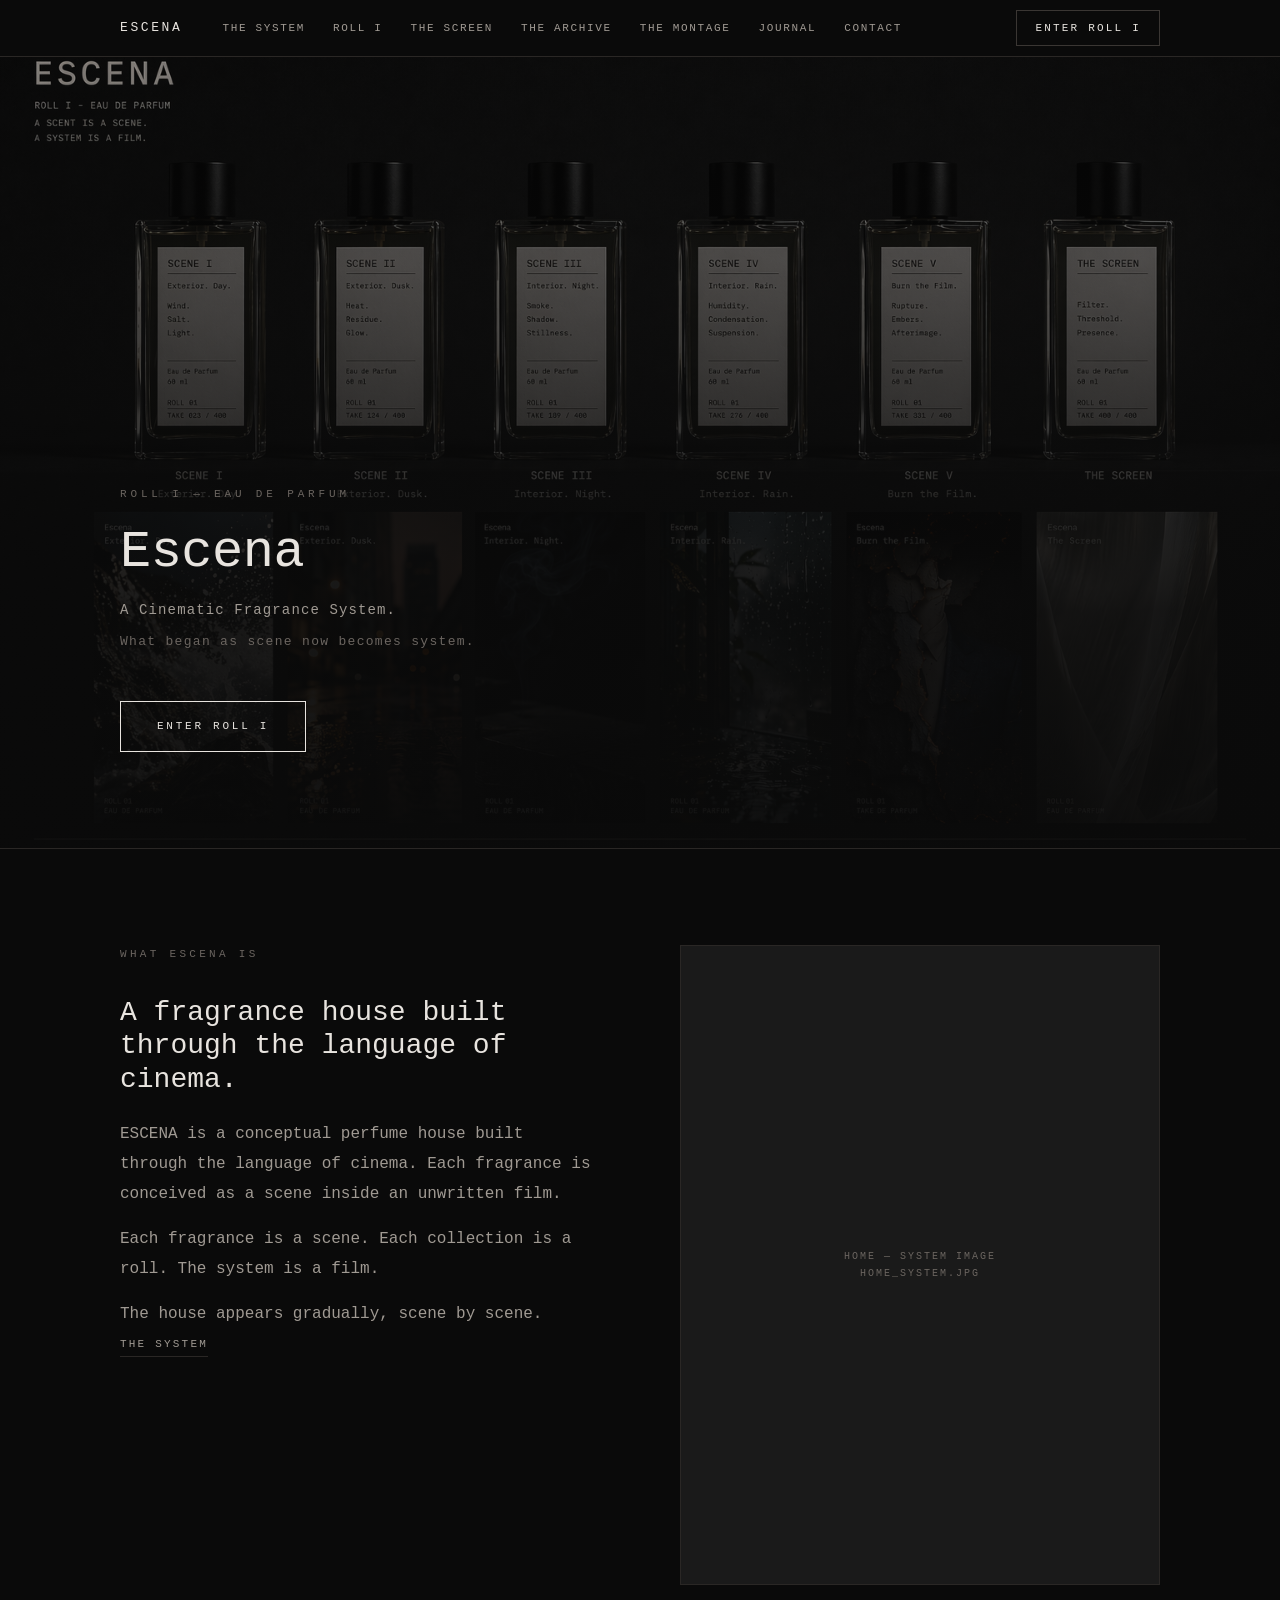
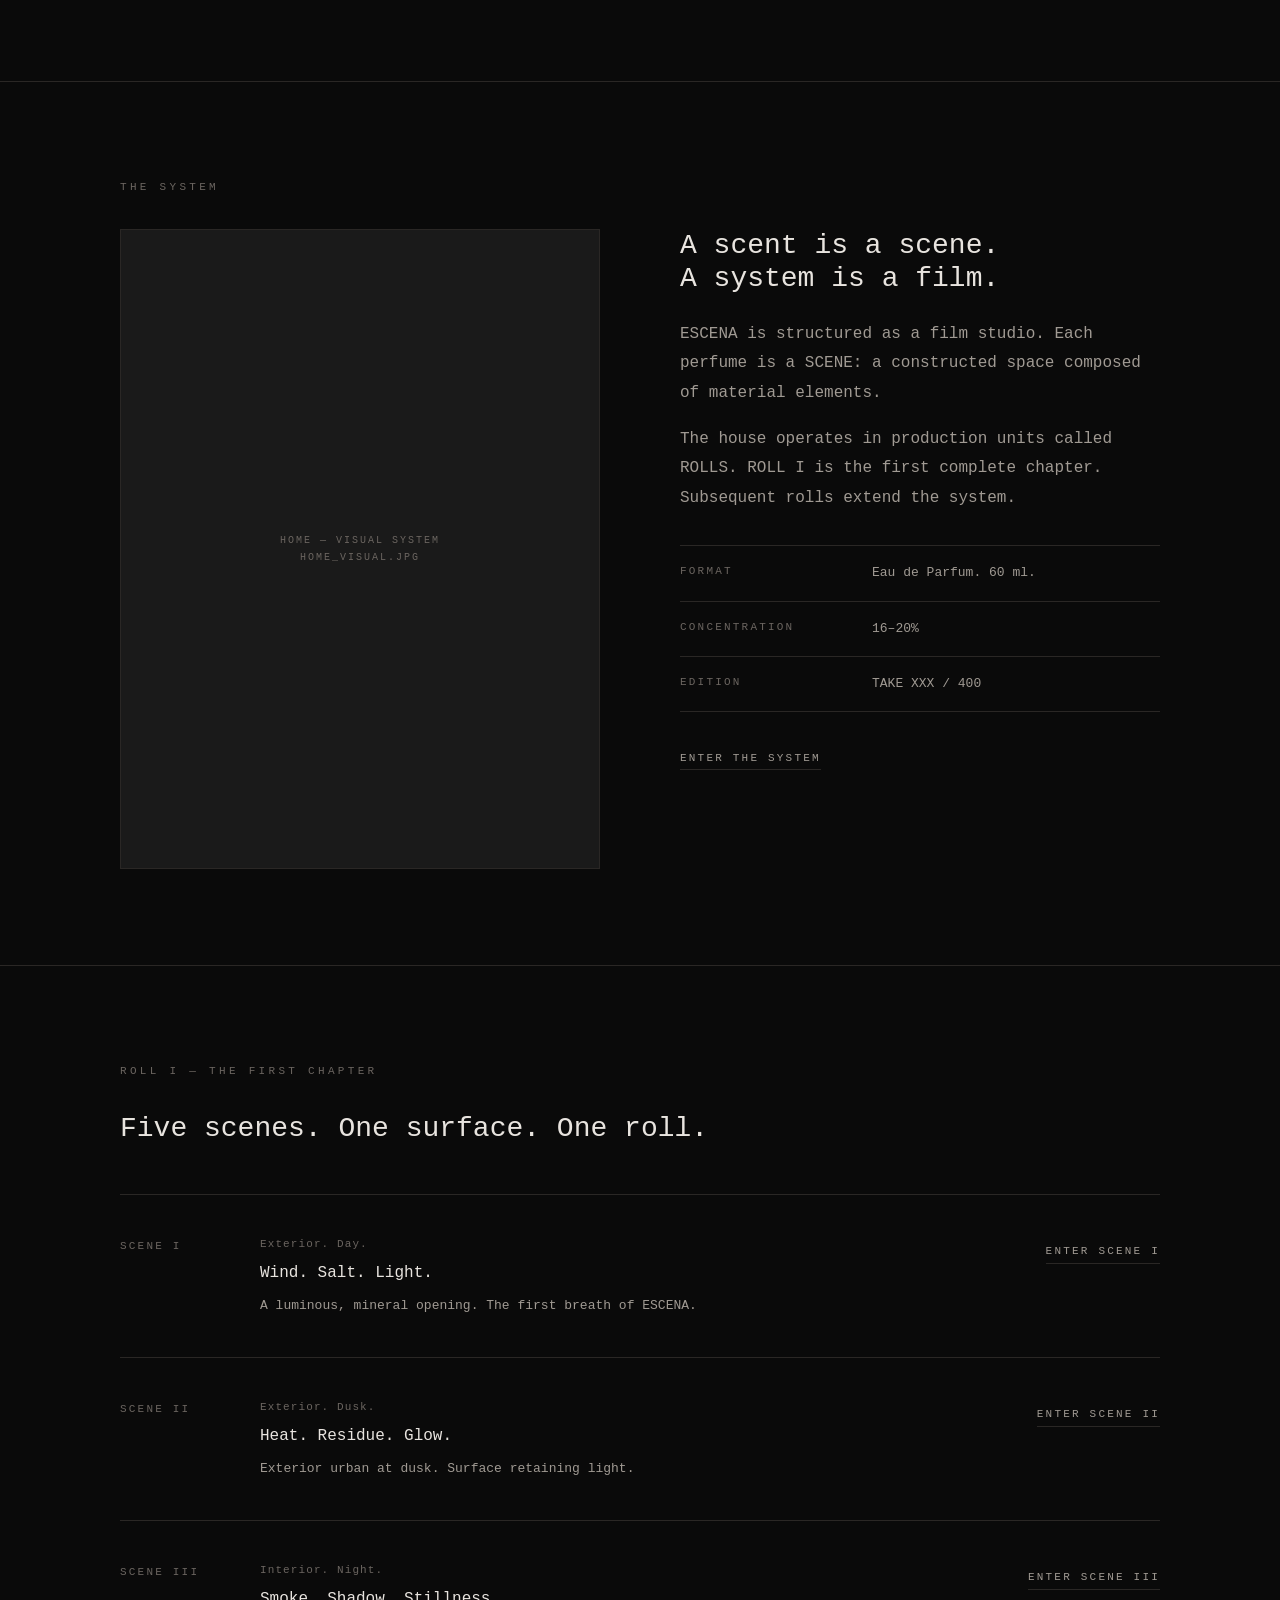
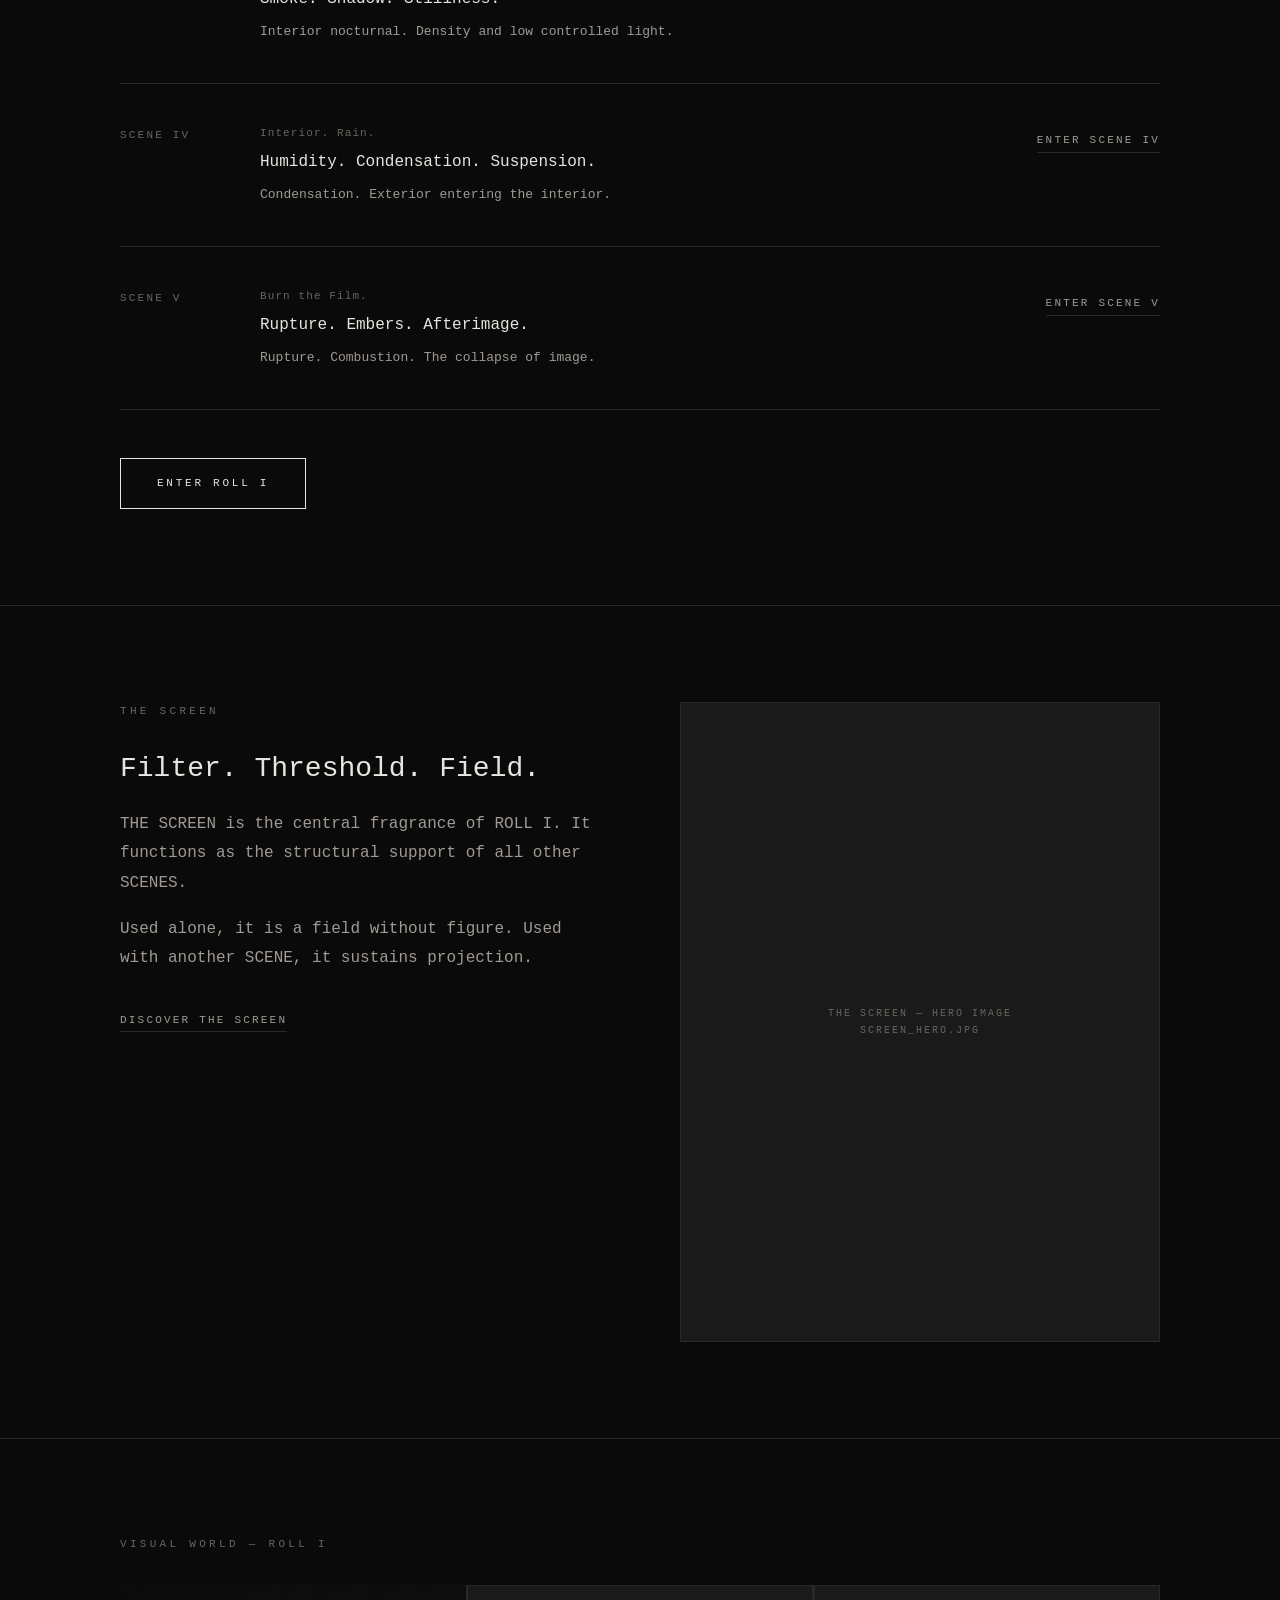
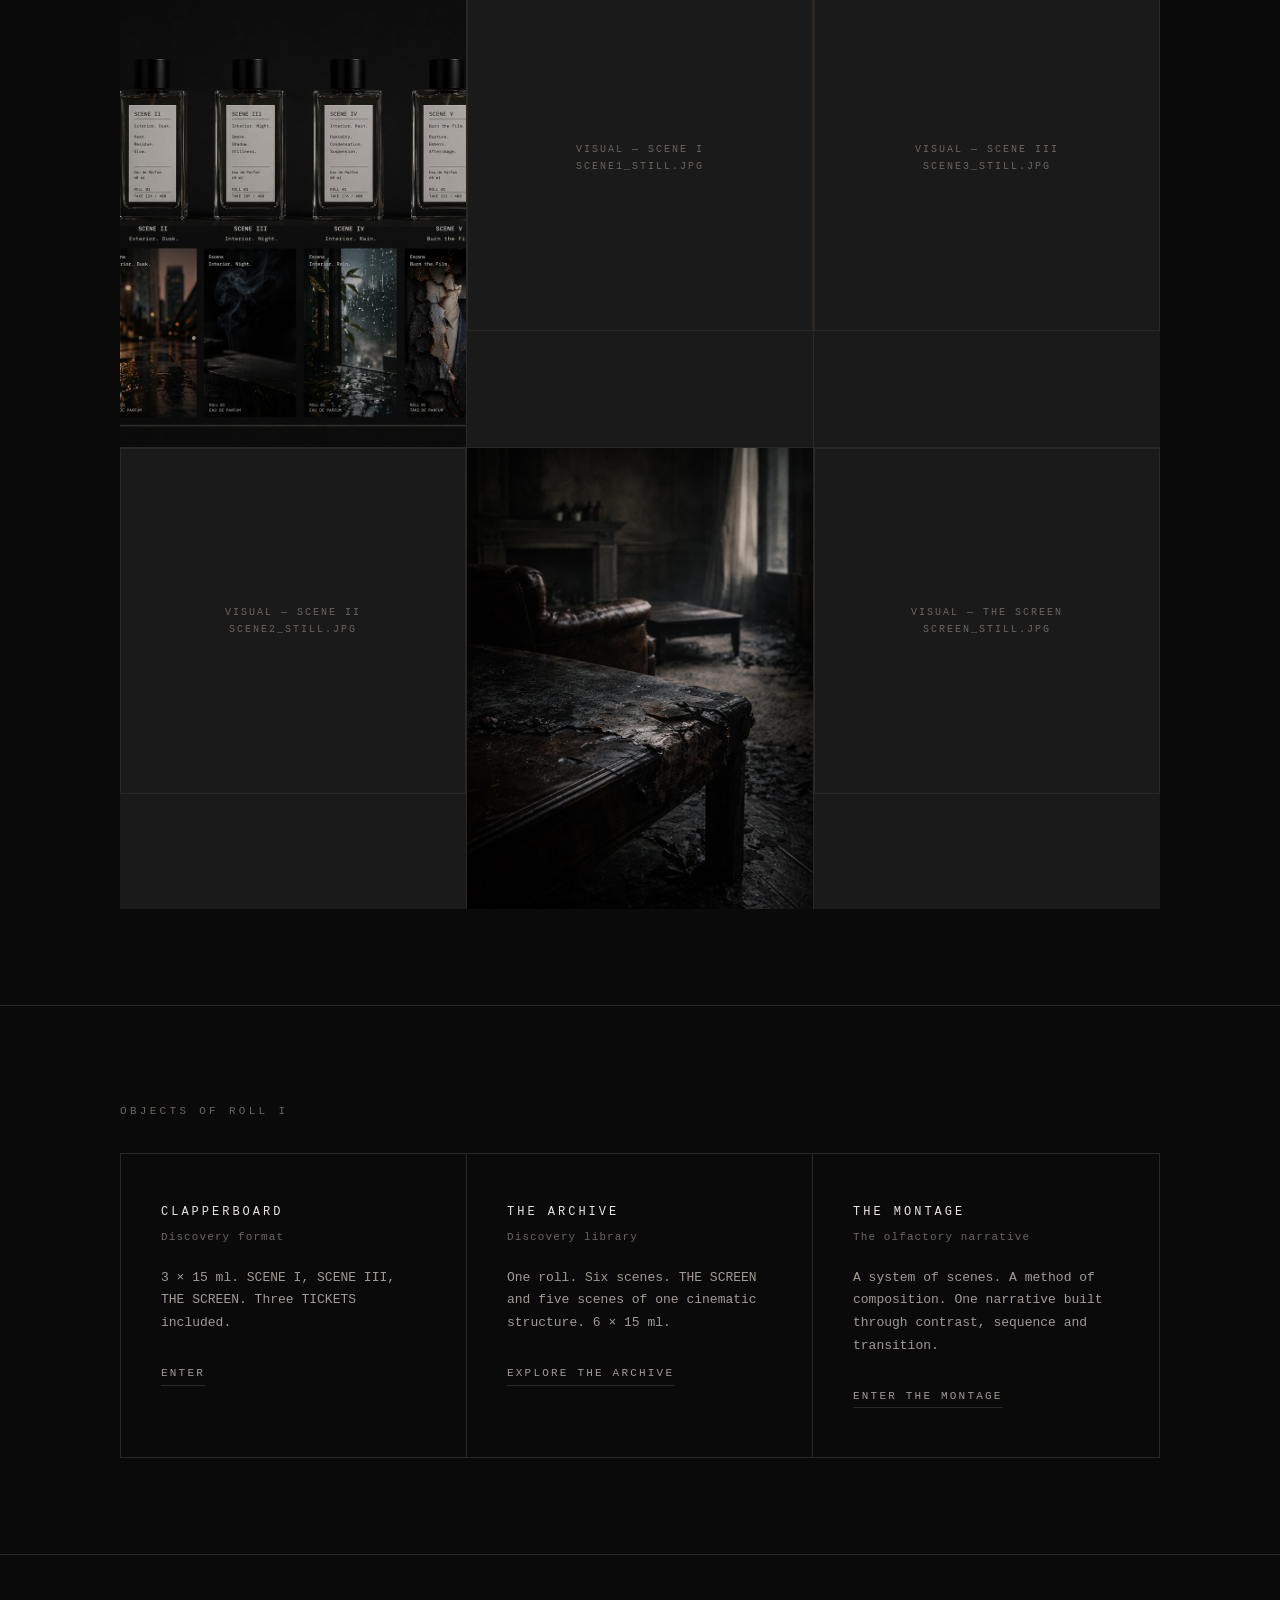
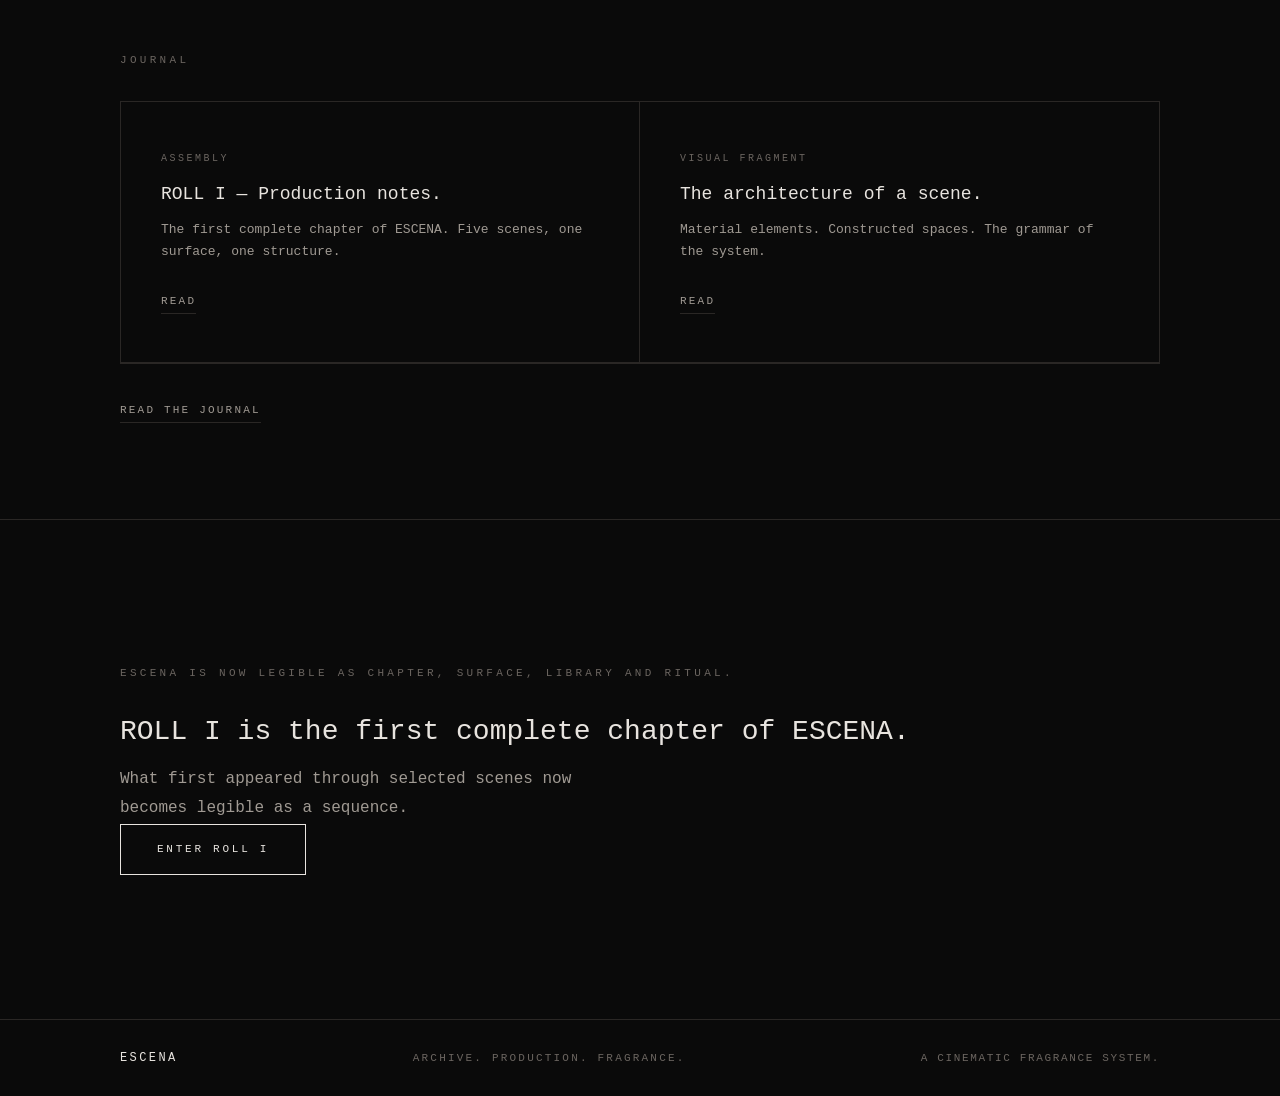
==== index.html @ 4c8b38af "Initial build: ESCENA website — 13 pages, complete ROLL I Static HTML/CSS/JS site for ESCENA fragran" ====
<!DOCTYPE html>
<html lang="en">
<head>
  <meta charset="UTF-8">
  <meta name="viewport" content="width=device-width, initial-scale=1.0">
  <title>Escena — A Cinematic Fragrance System.</title>
  <meta name="description" content="ESCENA is a fragrance house structured as a film studio. Each fragrance is a scene. Each collection is a roll. The system is a film.">
  <link rel="stylesheet" href="/css/style.css">
</head>
<body>

<nav class="nav">
  <div class="nav-inner">
    <a href="/index.html" class="nav-logo">Escena</a>
    <div class="nav-links">
      <a href="/the-system.html">The System</a>
      <div class="nav-dropdown">
        <a href="/roll-i.html">ROLL I</a>
        <div class="nav-dropdown-menu">
          <a href="/roll-i.html">Overview</a>
          <a href="/scene-i.html">SCENE I</a>
          <a href="/scene-ii.html">SCENE II</a>
          <a href="/scene-iii.html">SCENE III</a>
          <a href="/scene-iv.html">SCENE IV</a>
          <a href="/scene-v.html">SCENE V</a>
        </div>
      </div>
      <a href="/the-screen.html">The Screen</a>
      <a href="/the-archive.html">The Archive</a>
      <a href="/the-montage.html">The Montage</a>
      <div class="nav-dropdown">
        <a href="/journal.html">Journal</a>
        <div class="nav-dropdown-menu">
          <a href="/journal.html">Latest</a>
          <a href="/journal.html#assemblies">Assemblies</a>
          <a href="/journal.html#visual-fragments">Visual Fragments</a>
          <a href="/journal.html#notes">Notes</a>
        </div>
      </div>
      <a href="/contact.html">Contact</a>
    </div>
    <a href="/roll-i.html" class="nav-cta">Enter ROLL I</a>
    <button class="nav-hamburger" aria-label="Menu">
      <span></span><span></span><span></span>
    </button>
  </div>
</nav>

<div class="nav-mobile">
  <a href="/the-system.html">The System</a>
  <a href="/roll-i.html">ROLL I</a>
  <a href="/scene-i.html" class="nav-sub">— SCENE I</a>
  <a href="/scene-ii.html" class="nav-sub">— SCENE II</a>
  <a href="/scene-iii.html" class="nav-sub">— SCENE III</a>
  <a href="/scene-iv.html" class="nav-sub">— SCENE IV</a>
  <a href="/scene-v.html" class="nav-sub">— SCENE V</a>
  <a href="/the-screen.html">The Screen</a>
  <a href="/the-archive.html">The Archive</a>
  <a href="/the-montage.html">The Montage</a>
  <a href="/journal.html">Journal</a>
  <a href="/contact.html">Contact</a>
  <a href="/roll-i.html" class="nav-mobile-cta">Enter ROLL I</a>
</div>

<main>

  <!-- 1. HERO -->
  <section class="hero">
    <div class="hero-bg" style="background-image: url('/IMAGEN/POSTERS%20Y%20PERFUMES.png');"></div>
    <div class="hero-content">
      <span class="eyebrow">ROLL I — Eau de Parfum</span>
      <h1>Escena</h1>
      <p class="hero-line">A Cinematic Fragrance System.</p>
      <p class="hero-line mt-8" style="color: var(--text-muted); font-size: 13px; letter-spacing: .1em;">What began as scene now becomes system.</p>
      <div class="mt-48">
        <a href="/roll-i.html" class="cta">Enter ROLL I</a>
      </div>
    </div>
  </section>

  <!-- 2. WHAT ESCENA IS -->
  <section class="section">
    <div class="inner">
      <div class="split">
        <div>
          <span class="label">What ESCENA is</span>
          <h2>A fragrance house built through the language of cinema.</h2>
          <div class="body-copy mt-24">
            <p>ESCENA is a conceptual perfume house built through the language of cinema. Each fragrance is conceived as a scene inside an unwritten film.</p>
            <p>Each fragrance is a scene. Each collection is a roll. The system is a film.</p>
            <p>The house appears gradually, scene by scene.</p>
          </div>
          <div class="mt-40">
            <a href="/the-system.html" class="cta-ghost">The System</a>
          </div>
        </div>
        <div>
          <div class="img-placeholder portrait">
            <span>HOME — SYSTEM IMAGE<br>home_system.jpg</span>
          </div>
        </div>
      </div>
    </div>
  </section>

  <!-- 3. THE SYSTEM -->
  <section class="section">
    <div class="inner">
      <span class="label">The System</span>
      <div class="split">
        <div>
          <div class="img-placeholder portrait">
            <span>HOME — VISUAL SYSTEM<br>home_visual.jpg</span>
          </div>
        </div>
        <div>
          <h2>A scent is a scene.<br>A system is a film.</h2>
          <div class="body-copy mt-24">
            <p>ESCENA is structured as a film studio. Each perfume is a SCENE: a constructed space composed of material elements.</p>
            <p>The house operates in production units called ROLLS. ROLL I is the first complete chapter. Subsequent rolls extend the system.</p>
          </div>
          <div class="mt-32">
            <div class="spec-list">
              <div class="spec-row">
                <span class="spec-key">Format</span>
                <span class="spec-val">Eau de Parfum. 60 ml.</span>
              </div>
              <div class="spec-row">
                <span class="spec-key">Concentration</span>
                <span class="spec-val">16–20%</span>
              </div>
              <div class="spec-row">
                <span class="spec-key">Edition</span>
                <span class="spec-val">TAKE XXX / 400</span>
              </div>
            </div>
          </div>
          <div class="mt-32">
            <a href="/the-system.html" class="cta-ghost">Enter The System</a>
          </div>
        </div>
      </div>
    </div>
  </section>

  <!-- 4. ROLL I -->
  <section class="section">
    <div class="inner">
      <span class="label">ROLL I — The First Chapter</span>
      <h2 class="mb-48">Five scenes. One surface. One roll.</h2>
      <div class="scene-list">
        <div class="scene-item">
          <span class="scene-n">SCENE I</span>
          <div>
            <p class="scene-notation">Exterior. Day.</p>
            <p class="scene-name">Wind. Salt. Light.</p>
            <p class="scene-descriptors">A luminous, mineral opening. The first breath of ESCENA.</p>
          </div>
          <div class="scene-action">
            <a href="/scene-i.html" class="cta-ghost">Enter SCENE I</a>
          </div>
        </div>
        <div class="scene-item">
          <span class="scene-n">SCENE II</span>
          <div>
            <p class="scene-notation">Exterior. Dusk.</p>
            <p class="scene-name">Heat. Residue. Glow.</p>
            <p class="scene-descriptors">Exterior urban at dusk. Surface retaining light.</p>
          </div>
          <div class="scene-action">
            <a href="/scene-ii.html" class="cta-ghost">Enter SCENE II</a>
          </div>
        </div>
        <div class="scene-item">
          <span class="scene-n">SCENE III</span>
          <div>
            <p class="scene-notation">Interior. Night.</p>
            <p class="scene-name">Smoke. Shadow. Stillness.</p>
            <p class="scene-descriptors">Interior nocturnal. Density and low controlled light.</p>
          </div>
          <div class="scene-action">
            <a href="/scene-iii.html" class="cta-ghost">Enter SCENE III</a>
          </div>
        </div>
        <div class="scene-item">
          <span class="scene-n">SCENE IV</span>
          <div>
            <p class="scene-notation">Interior. Rain.</p>
            <p class="scene-name">Humidity. Condensation. Suspension.</p>
            <p class="scene-descriptors">Condensation. Exterior entering the interior.</p>
          </div>
          <div class="scene-action">
            <a href="/scene-iv.html" class="cta-ghost">Enter SCENE IV</a>
          </div>
        </div>
        <div class="scene-item">
          <span class="scene-n">SCENE V</span>
          <div>
            <p class="scene-notation">Burn the Film.</p>
            <p class="scene-name">Rupture. Embers. Afterimage.</p>
            <p class="scene-descriptors">Rupture. Combustion. The collapse of image.</p>
          </div>
          <div class="scene-action">
            <a href="/scene-v.html" class="cta-ghost">Enter SCENE V</a>
          </div>
        </div>
      </div>
      <div class="mt-48">
        <a href="/roll-i.html" class="cta">Enter ROLL I</a>
      </div>
    </div>
  </section>

  <!-- 5. THE SCREEN -->
  <section class="section">
    <div class="inner">
      <div class="split">
        <div>
          <span class="label">THE SCREEN</span>
          <h2>Filter. Threshold. Field.</h2>
          <div class="body-copy mt-24">
            <p>THE SCREEN is the central fragrance of ROLL I. It functions as the structural support of all other SCENES.</p>
            <p>Used alone, it is a field without figure. Used with another SCENE, it sustains projection.</p>
          </div>
          <div class="mt-32">
            <a href="/the-screen.html" class="cta-ghost">Discover The Screen</a>
          </div>
        </div>
        <div>
          <div class="img-placeholder portrait">
            <span>THE SCREEN — HERO IMAGE<br>screen_hero.jpg</span>
          </div>
        </div>
      </div>
    </div>
  </section>

  <!-- 6. VISUAL WORLD -->
  <section class="section">
    <div class="inner">
      <span class="label">Visual World — ROLL I</span>
      <div class="visual-grid mt-32">
        <div class="visual-grid-item">
          <img src="/IMAGEN/POSTERS%20Y%20PERFUMES.png" alt="ESCENA — ROLL I system">
        </div>
        <div class="visual-grid-item">
          <div class="img-placeholder square">
            <span>VISUAL — SCENE I<br>scene1_still.jpg</span>
          </div>
        </div>
        <div class="visual-grid-item">
          <div class="img-placeholder square">
            <span>VISUAL — SCENE III<br>scene3_still.jpg</span>
          </div>
        </div>
        <div class="visual-grid-item">
          <div class="img-placeholder square">
            <span>VISUAL — SCENE II<br>scene2_still.jpg</span>
          </div>
        </div>
        <div class="visual-grid-item">
          <img src="/IMAGEN/SCENE%20IV/scene5_hero.png" alt="ESCENA — SCENE IV">
        </div>
        <div class="visual-grid-item">
          <div class="img-placeholder square">
            <span>VISUAL — THE SCREEN<br>screen_still.jpg</span>
          </div>
        </div>
      </div>
    </div>
  </section>

  <!-- 7. FEATURED OBJECTS -->
  <section class="section">
    <div class="inner">
      <span class="label">Objects of ROLL I</span>
      <div class="object-grid mt-32">
        <div class="object-item">
          <p class="object-name">CLAPPERBOARD</p>
          <p class="object-sub">Discovery format</p>
          <p class="object-desc">3 × 15 ml. SCENE I, SCENE III, THE SCREEN. Three TICKETS included.</p>
          <div class="mt-24">
            <a href="/roll-i.html#objects" class="cta-ghost">Enter</a>
          </div>
        </div>
        <div class="object-item">
          <p class="object-name">THE ARCHIVE</p>
          <p class="object-sub">Discovery library</p>
          <p class="object-desc">One roll. Six scenes. THE SCREEN and five scenes of one cinematic structure. 6 × 15 ml.</p>
          <div class="mt-24">
            <a href="/the-archive.html" class="cta-ghost">Explore The Archive</a>
          </div>
        </div>
        <div class="object-item">
          <p class="object-name">THE MONTAGE</p>
          <p class="object-sub">The olfactory narrative</p>
          <p class="object-desc">A system of scenes. A method of composition. One narrative built through contrast, sequence and transition.</p>
          <div class="mt-24">
            <a href="/the-montage.html" class="cta-ghost">Enter The Montage</a>
          </div>
        </div>
      </div>
    </div>
  </section>

  <!-- 8. JOURNAL -->
  <section class="section">
    <div class="inner">
      <span class="label">Journal</span>
      <div class="journal-grid mt-32">
        <div class="journal-card">
          <p class="journal-type">Assembly</p>
          <h3 class="journal-title">ROLL I — Production notes.</h3>
          <p class="journal-body">The first complete chapter of ESCENA. Five scenes, one surface, one structure.</p>
          <div class="mt-24">
            <a href="/journal.html" class="cta-ghost">Read</a>
          </div>
        </div>
        <div class="journal-card">
          <p class="journal-type">Visual Fragment</p>
          <h3 class="journal-title">The architecture of a scene.</h3>
          <p class="journal-body">Material elements. Constructed spaces. The grammar of the system.</p>
          <div class="mt-24">
            <a href="/journal.html" class="cta-ghost">Read</a>
          </div>
        </div>
      </div>
      <div class="mt-32">
        <a href="/journal.html" class="cta-ghost">Read the Journal</a>
      </div>
    </div>
  </section>

  <!-- 9. CLOSING -->
  <section class="closing">
    <div class="inner">
      <span class="label">ESCENA is now legible as chapter, surface, library and ritual.</span>
      <h2>ROLL I is the first complete chapter of ESCENA.</h2>
      <div class="body-copy mt-16">
        <p>What first appeared through selected scenes now becomes legible as a sequence.</p>
      </div>
      <div class="mt-40">
        <a href="/roll-i.html" class="cta">Enter ROLL I</a>
      </div>
    </div>
  </section>

</main>

<footer>
  <div class="footer-inner">
    <span class="footer-logo">Escena</span>
    <span class="footer-tag">Archive. Production. Fragrance.</span>
    <span class="footer-sub">A Cinematic Fragrance System.</span>
  </div>
</footer>

<script src="/js/main.js"></script>
</body>
</html>
---- css/style.css ----
:root {
  --bg-primary: #0A0A0A;
  --bg-secondary: #141414;
  --bg-tertiary: #1A1A1A;
  --text-primary: #E8E4DF;
  --text-secondary: #A09A93;
  --text-muted: #6B6560;
  --accent-warm: #8B7355;
  --border: #2A2725;
  --border-light: #3A3633;
  --font: 'Courier New', Courier, monospace;
  --max-w: 1200px;
  --margin: 120px;
}

*, *::before, *::after { box-sizing: border-box; margin: 0; padding: 0; }
html { scroll-behavior: smooth; }

body {
  background: var(--bg-primary);
  color: var(--text-primary);
  font-family: var(--font);
  font-size: 16px;
  line-height: 1.7;
  -webkit-font-smoothing: antialiased;
}

img { display: block; max-width: 100%; }
a { color: inherit; text-decoration: none; }

/* ── NAV ── */
.nav {
  position: fixed;
  top: 0; left: 0; right: 0;
  z-index: 100;
  border-bottom: 1px solid var(--border);
  background: var(--bg-primary);
}

.nav-inner {
  display: flex;
  align-items: center;
  height: 56px;
  padding: 0 var(--margin);
  gap: 40px;
}

.nav-logo {
  font-size: 13px;
  letter-spacing: .2em;
  text-transform: uppercase;
  color: var(--text-primary);
  flex-shrink: 0;
}

.nav-links {
  display: flex;
  align-items: center;
  gap: 28px;
  flex: 1;
}

.nav-links > a,
.nav-dropdown > a {
  font-size: 11px;
  letter-spacing: .15em;
  text-transform: uppercase;
  color: var(--text-secondary);
  transition: color .15s;
  white-space: nowrap;
}

.nav-links > a:hover,
.nav-dropdown > a:hover,
.nav-links > a.active { color: var(--text-primary); }

.nav-dropdown { position: relative; }

.nav-dropdown-menu {
  display: none;
  position: absolute;
  top: calc(100% + 16px);
  left: 0;
  background: var(--bg-secondary);
  border: 1px solid var(--border);
  padding: 12px 0;
  min-width: 160px;
  z-index: 10;
}

.nav-dropdown:hover .nav-dropdown-menu { display: block; }

.nav-dropdown-menu a {
  display: block;
  padding: 9px 20px;
  font-size: 11px;
  letter-spacing: .15em;
  text-transform: uppercase;
  color: var(--text-secondary);
  transition: color .15s;
}
.nav-dropdown-menu a:hover { color: var(--text-primary); }

.nav-cta {
  font-size: 11px;
  letter-spacing: .2em;
  text-transform: uppercase;
  color: var(--text-primary);
  border: 1px solid var(--border-light);
  padding: 8px 18px;
  transition: border-color .15s;
  white-space: nowrap;
  flex-shrink: 0;
}
.nav-cta:hover { border-color: var(--text-secondary); }

.nav-hamburger {
  display: none;
  flex-direction: column;
  gap: 5px;
  background: none;
  border: none;
  cursor: pointer;
  padding: 4px;
  margin-left: auto;
}
.nav-hamburger span {
  display: block;
  width: 22px;
  height: 1px;
  background: var(--text-primary);
  transition: opacity .2s;
}

/* ── MOBILE NAV ── */
.nav-mobile {
  display: none;
  position: fixed;
  top: 56px; left: 0; right: 0; bottom: 0;
  background: var(--bg-primary);
  z-index: 99;
  padding: 40px 24px 40px;
  border-top: 1px solid var(--border);
  overflow-y: auto;
  flex-direction: column;
}
.nav-mobile.open { display: flex; }

.nav-mobile a {
  font-size: 12px;
  letter-spacing: .2em;
  text-transform: uppercase;
  color: var(--text-secondary);
  padding: 14px 0;
  border-bottom: 1px solid var(--border);
  transition: color .15s;
}
.nav-mobile a:hover { color: var(--text-primary); }
.nav-mobile .nav-sub { padding-left: 16px; font-size: 10px; color: var(--text-muted); }
.nav-mobile .nav-mobile-cta {
  margin-top: 32px;
  text-align: center;
  color: var(--text-primary);
  border: 1px solid var(--border-light);
  padding: 14px;
}

/* ── LAYOUT ── */
main { padding-top: 56px; }

.inner {
  max-width: var(--max-w);
  margin: 0 auto;
}

/* ── HERO ── */
.hero {
  min-height: 88vh;
  display: flex;
  align-items: flex-end;
  padding: 0 var(--margin) 96px;
  position: relative;
  overflow: hidden;
}

.hero-bg {
  position: absolute;
  inset: 0;
  background-size: cover;
  background-position: center;
}

.hero-bg::after {
  content: '';
  position: absolute;
  inset: 0;
  background: linear-gradient(to top, rgba(10,10,10,.92) 30%, rgba(10,10,10,.4) 100%);
}

.hero-content {
  position: relative;
  z-index: 1;
  max-width: 600px;
}

.eyebrow {
  font-size: 11px;
  letter-spacing: .35em;
  text-transform: uppercase;
  color: var(--text-muted);
  margin-bottom: 24px;
  display: block;
}

h1 {
  font-size: 52px;
  font-weight: 400;
  line-height: 1.0;
  letter-spacing: -.01em;
  margin-bottom: 20px;
}

h2 {
  font-size: 28px;
  font-weight: 400;
  line-height: 1.2;
  margin-bottom: 16px;
}

h3 {
  font-size: 18px;
  font-weight: 400;
  margin-bottom: 12px;
}

.hero-line {
  font-size: 14px;
  letter-spacing: .08em;
  color: var(--text-secondary);
  margin-top: 8px;
}

/* ── SECTIONS ── */
.section {
  padding: 96px var(--margin);
  border-top: 1px solid var(--border);
}

.section-lg {
  padding: 120px var(--margin);
  border-top: 1px solid var(--border);
}

.section-sm {
  padding: 64px var(--margin);
  border-top: 1px solid var(--border);
}

/* ── TYPOGRAPHY ── */
.label {
  font-size: 11px;
  letter-spacing: .3em;
  text-transform: uppercase;
  color: var(--text-muted);
  display: block;
  margin-bottom: 32px;
}

.label-sm {
  font-size: 10px;
  letter-spacing: .25em;
  text-transform: uppercase;
  color: var(--text-muted);
}

.body-copy {
  font-size: 16px;
  color: var(--text-secondary);
  line-height: 1.85;
  max-width: 520px;
}
.body-copy p + p { margin-top: 16px; }

.body-copy-wide {
  font-size: 16px;
  color: var(--text-secondary);
  line-height: 1.85;
}
.body-copy-wide p + p { margin-top: 16px; }

.descriptor {
  font-size: 13px;
  color: var(--text-muted);
  letter-spacing: .05em;
}

/* ── SPLIT BLOCK ── */
.split {
  display: grid;
  grid-template-columns: 1fr 1fr;
  gap: 80px;
  align-items: start;
}

.split-3 {
  display: grid;
  grid-template-columns: 1fr 1fr 1fr;
  gap: 64px;
}

/* ── IMAGES ── */
.img-wrap {
  overflow: hidden;
  background: var(--bg-tertiary);
}
.img-wrap.portrait { aspect-ratio: 3/4; }
.img-wrap.landscape { aspect-ratio: 16/9; }
.img-wrap.wide { aspect-ratio: 21/9; }
.img-wrap.square { aspect-ratio: 1; }

.img-wrap img {
  width: 100%;
  height: 100%;
  object-fit: cover;
  display: block;
}

.img-placeholder {
  background: var(--bg-tertiary);
  display: flex;
  align-items: center;
  justify-content: center;
  border: 1px solid var(--border);
}
.img-placeholder.portrait { aspect-ratio: 3/4; }
.img-placeholder.landscape { aspect-ratio: 16/9; }
.img-placeholder.square { aspect-ratio: 1; }

.img-placeholder span {
  font-size: 10px;
  letter-spacing: .2em;
  text-transform: uppercase;
  color: var(--text-muted);
  text-align: center;
  padding: 16px;
}

/* ── CTAs ── */
.cta {
  display: inline-block;
  font-size: 11px;
  font-family: var(--font);
  letter-spacing: .25em;
  text-transform: uppercase;
  color: var(--text-primary);
  border: 1px solid var(--text-primary);
  padding: 15px 36px;
  transition: background .15s, color .15s;
  cursor: pointer;
  background: none;
}
.cta:hover {
  background: var(--text-primary);
  color: var(--bg-primary);
}

.cta-ghost {
  display: inline-block;
  font-size: 11px;
  letter-spacing: .2em;
  text-transform: uppercase;
  color: var(--text-secondary);
  border-bottom: 1px solid var(--border);
  padding-bottom: 2px;
  transition: color .15s, border-color .15s;
}
.cta-ghost:hover { color: var(--text-primary); border-color: var(--text-secondary); }

/* ── SCENE LIST ── */
.scene-list { display: flex; flex-direction: column; }

.scene-item {
  display: grid;
  grid-template-columns: 100px 1fr 200px;
  gap: 40px;
  padding: 40px 0;
  border-top: 1px solid var(--border);
  align-items: start;
}
.scene-item:last-child { border-bottom: 1px solid var(--border); }

.scene-n {
  font-size: 11px;
  letter-spacing: .2em;
  text-transform: uppercase;
  color: var(--text-muted);
  padding-top: 2px;
}

.scene-notation {
  font-size: 11px;
  letter-spacing: .1em;
  color: var(--text-muted);
  margin-bottom: 6px;
}

.scene-name {
  font-size: 16px;
  color: var(--text-primary);
  margin-bottom: 8px;
}

.scene-descriptors {
  font-size: 13px;
  color: var(--text-secondary);
}

.scene-action {
  text-align: right;
  padding-top: 2px;
}

/* ── OBJECT GRID ── */
.object-grid {
  display: grid;
  grid-template-columns: 1fr 1fr 1fr;
  border: 1px solid var(--border);
}

.object-item {
  padding: 48px 40px;
  border-right: 1px solid var(--border);
}
.object-item:last-child { border-right: none; }

.object-name {
  font-size: 12px;
  letter-spacing: .25em;
  text-transform: uppercase;
  color: var(--text-primary);
  margin-bottom: 6px;
}
.object-sub {
  font-size: 11px;
  letter-spacing: .1em;
  color: var(--text-muted);
  margin-bottom: 20px;
}
.object-desc {
  font-size: 13px;
  color: var(--text-secondary);
  line-height: 1.75;
}

/* ── VISUAL GRID ── */
.visual-grid {
  display: grid;
  grid-template-columns: repeat(3, 1fr);
  gap: 1px;
  background: var(--border);
}
.visual-grid-item {
  aspect-ratio: 3/4;
  background: var(--bg-tertiary);
  overflow: hidden;
}
.visual-grid-item img {
  width: 100%;
  height: 100%;
  object-fit: cover;
}

/* ── PAGE HERO (text only) ── */
.page-hero {
  padding: 144px var(--margin) 80px;
  border-bottom: 1px solid var(--border);
}

/* ── MATERIAL SPEC ── */
.spec-list { display: flex; flex-direction: column; }

.spec-row {
  display: grid;
  grid-template-columns: 160px 1fr;
  gap: 32px;
  padding: 16px 0;
  border-bottom: 1px solid var(--border);
}
.spec-row:first-child { border-top: 1px solid var(--border); }

.spec-key {
  font-size: 11px;
  letter-spacing: .2em;
  text-transform: uppercase;
  color: var(--text-muted);
}
.spec-val {
  font-size: 13px;
  color: var(--text-secondary);
}

/* ── JOURNAL ── */
.journal-grid {
  display: grid;
  grid-template-columns: 1fr 1fr;
  border: 1px solid var(--border);
}

.journal-card {
  padding: 48px 40px;
  border-right: 1px solid var(--border);
  border-bottom: 1px solid var(--border);
}
.journal-card:nth-child(even) { border-right: none; }
.journal-card-body { margin-top: 24px; }

.journal-tag,
.journal-type {
  font-size: 10px;
  letter-spacing: .25em;
  text-transform: uppercase;
  color: var(--text-muted);
  margin-bottom: 16px;
  display: block;
}
.journal-title {
  font-size: 18px;
  color: var(--text-primary);
  margin-bottom: 12px;
  line-height: 1.3;
}
.journal-date {
  font-size: 11px;
  letter-spacing: .1em;
  color: var(--text-muted);
  margin-bottom: 12px;
}
.journal-excerpt,
.journal-body {
  font-size: 13px;
  color: var(--text-secondary);
  line-height: 1.7;
}

/* ── CONTACT ── */
.contact-grid {
  display: grid;
  grid-template-columns: 1fr 1fr;
  gap: 0;
  border: 1px solid var(--border);
}
.contact-block {
  padding: 48px 40px;
  border-right: 1px solid var(--border);
  border-bottom: 1px solid var(--border);
}
.contact-block:nth-child(even) { border-right: none; }
.contact-label,
.contact-block .label {
  font-size: 11px;
  letter-spacing: .25em;
  text-transform: uppercase;
  color: var(--text-muted);
  margin-bottom: 10px;
}
.contact-line {
  display: flex;
  gap: 24px;
  align-items: baseline;
}
.contact-key {
  font-size: 11px;
  letter-spacing: .15em;
  text-transform: uppercase;
  color: var(--text-muted);
  min-width: 60px;
}
.contact-val {
  font-size: 14px;
  color: var(--text-secondary);
}
.contact-value {
  font-size: 14px;
  color: var(--text-secondary);
}
.contact-value a {
  color: var(--accent-warm);
  border-bottom: 1px solid transparent;
  transition: border-color .15s;
}
.contact-value a:hover { border-color: var(--accent-warm); }

/* ── CLOSING ── */
.closing {
  padding: 144px var(--margin);
  border-top: 1px solid var(--border);
}

/* ── FOOTER ── */
footer {
  border-top: 1px solid var(--border);
  padding: 28px var(--margin);
}

.footer-inner {
  max-width: var(--max-w);
  margin: 0 auto;
  display: flex;
  justify-content: space-between;
  align-items: baseline;
}

.footer-logo {
  font-size: 12px;
  letter-spacing: .2em;
  text-transform: uppercase;
  color: var(--text-primary);
}
.footer-tag {
  font-size: 11px;
  letter-spacing: .2em;
  text-transform: uppercase;
  color: var(--text-muted);
}
.footer-sub {
  font-size: 11px;
  letter-spacing: .15em;
  text-transform: uppercase;
  color: var(--text-muted);
}

/* ── UTILITIES ── */
.mt-8  { margin-top: 8px; }
.mt-16 { margin-top: 16px; }
.mt-24 { margin-top: 24px; }
.mt-32 { margin-top: 32px; }
.mt-48 { margin-top: 48px; }
.mt-64 { margin-top: 64px; }
.mb-8  { margin-bottom: 8px; }
.mb-16 { margin-bottom: 16px; }
.mb-24 { margin-bottom: 24px; }
.mb-32 { margin-bottom: 32px; }
.mb-48 { margin-bottom: 48px; }
.mb-64 { margin-bottom: 64px; }

.col-2 { grid-column: span 2; }
.w-half { max-width: 50%; }

/* ── RESPONSIVE ── */
@media (max-width: 1100px) {
  :root { --margin: 48px; }
  h1 { font-size: 42px; }
  .split-3 { grid-template-columns: 1fr 1fr; }
}

@media (max-width: 768px) {
  :root { --margin: 24px; }
  h1 { font-size: 34px; }
  h2 { font-size: 22px; }
  h3 { font-size: 17px; }
  body { font-size: 15px; }

  .nav-links, .nav-cta { display: none; }
  .nav-hamburger { display: flex; }

  .hero { min-height: 80vh; padding-bottom: 64px; }
  .section, .section-lg { padding: 64px var(--margin); }
  .section-sm { padding: 48px var(--margin); }
  .page-hero { padding: 96px var(--margin) 56px; }
  .closing { padding: 96px var(--margin); }

  .split { grid-template-columns: 1fr; gap: 40px; }
  .split-3 { grid-template-columns: 1fr; }
  .object-grid { grid-template-columns: 1fr; }
  .object-item { border-right: none; border-bottom: 1px solid var(--border); }
  .object-item:last-child { border-bottom: none; }
  .visual-grid { grid-template-columns: 1fr 1fr; }
  .journal-grid { grid-template-columns: 1fr; }
  .journal-card { border-right: none; }
  .contact-grid { grid-template-columns: 1fr; }
  .contact-block { border-right: none; }

  .scene-item { grid-template-columns: 80px 1fr; gap: 20px; }
  .scene-action { display: none; }

  .footer-inner { flex-direction: column; gap: 10px; }
  .footer-tag, .footer-sub { text-align: left; }

  .spec-row { grid-template-columns: 120px 1fr; }
}
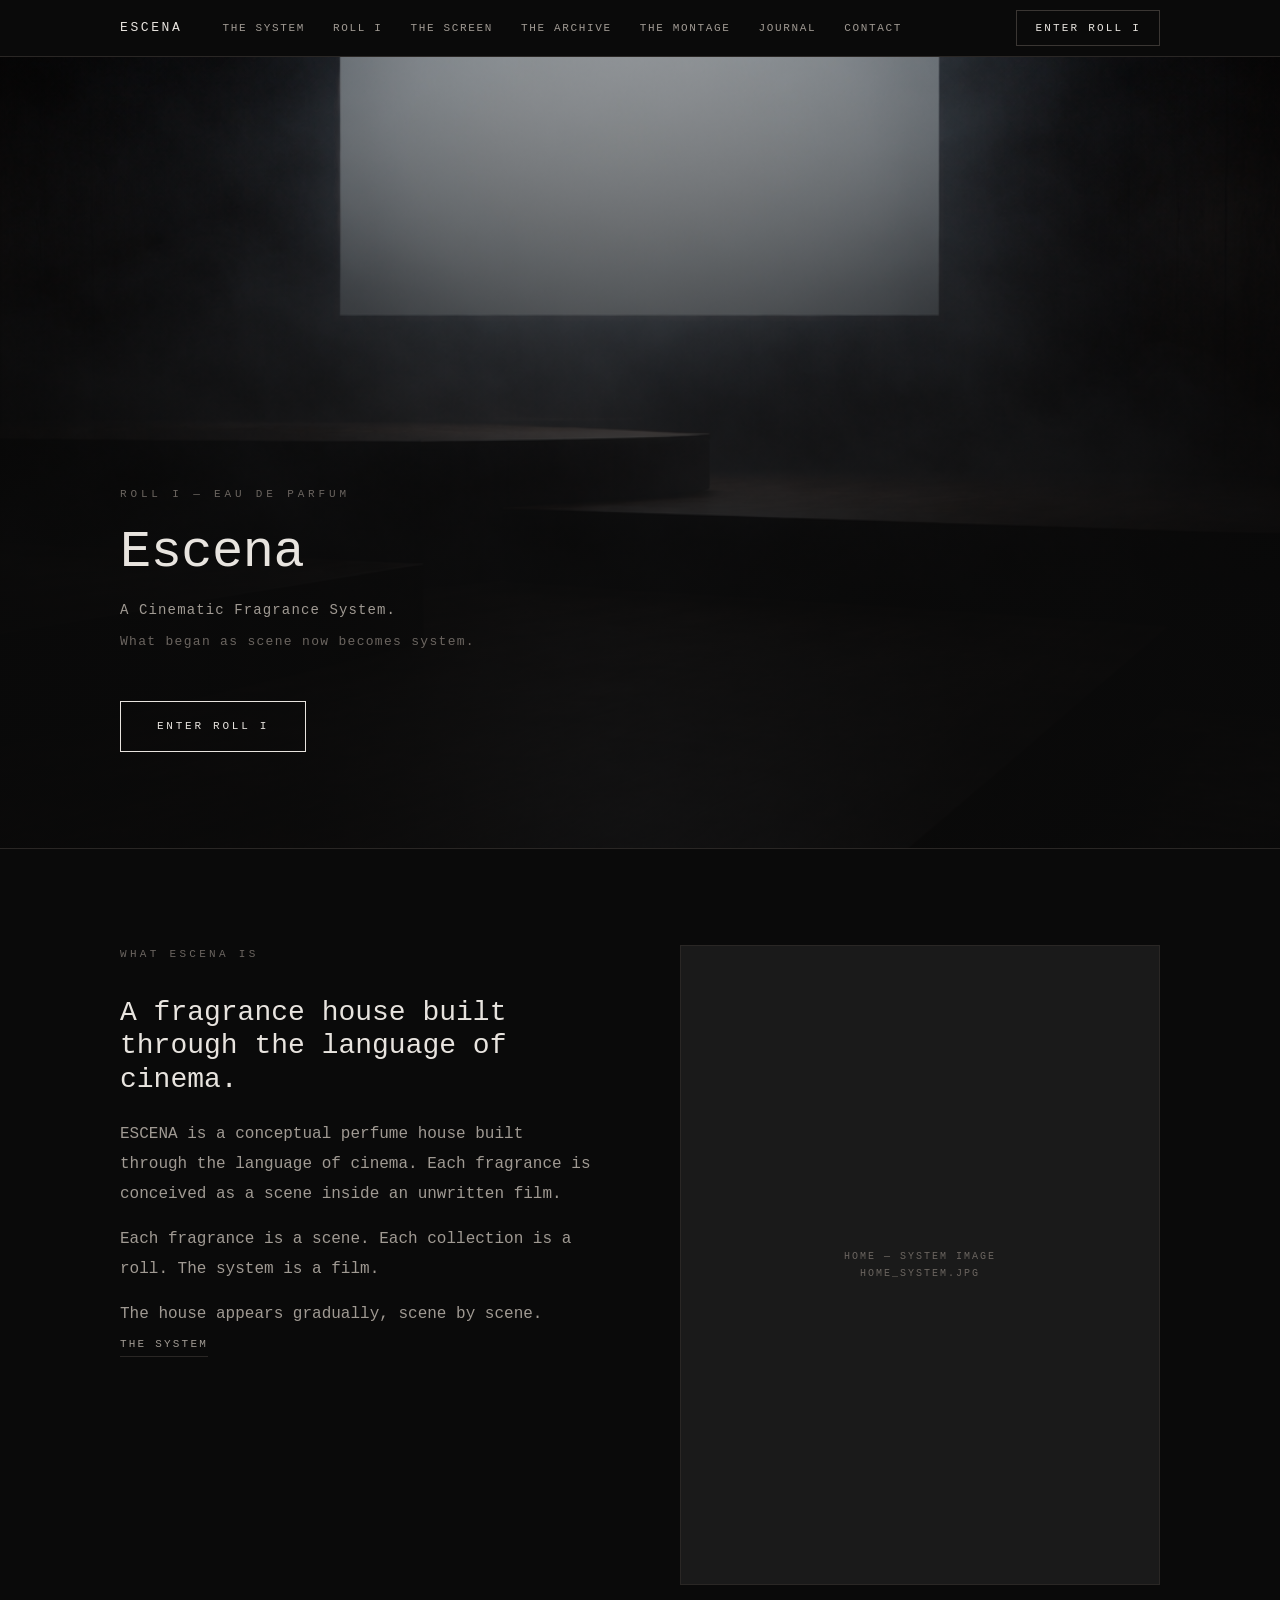
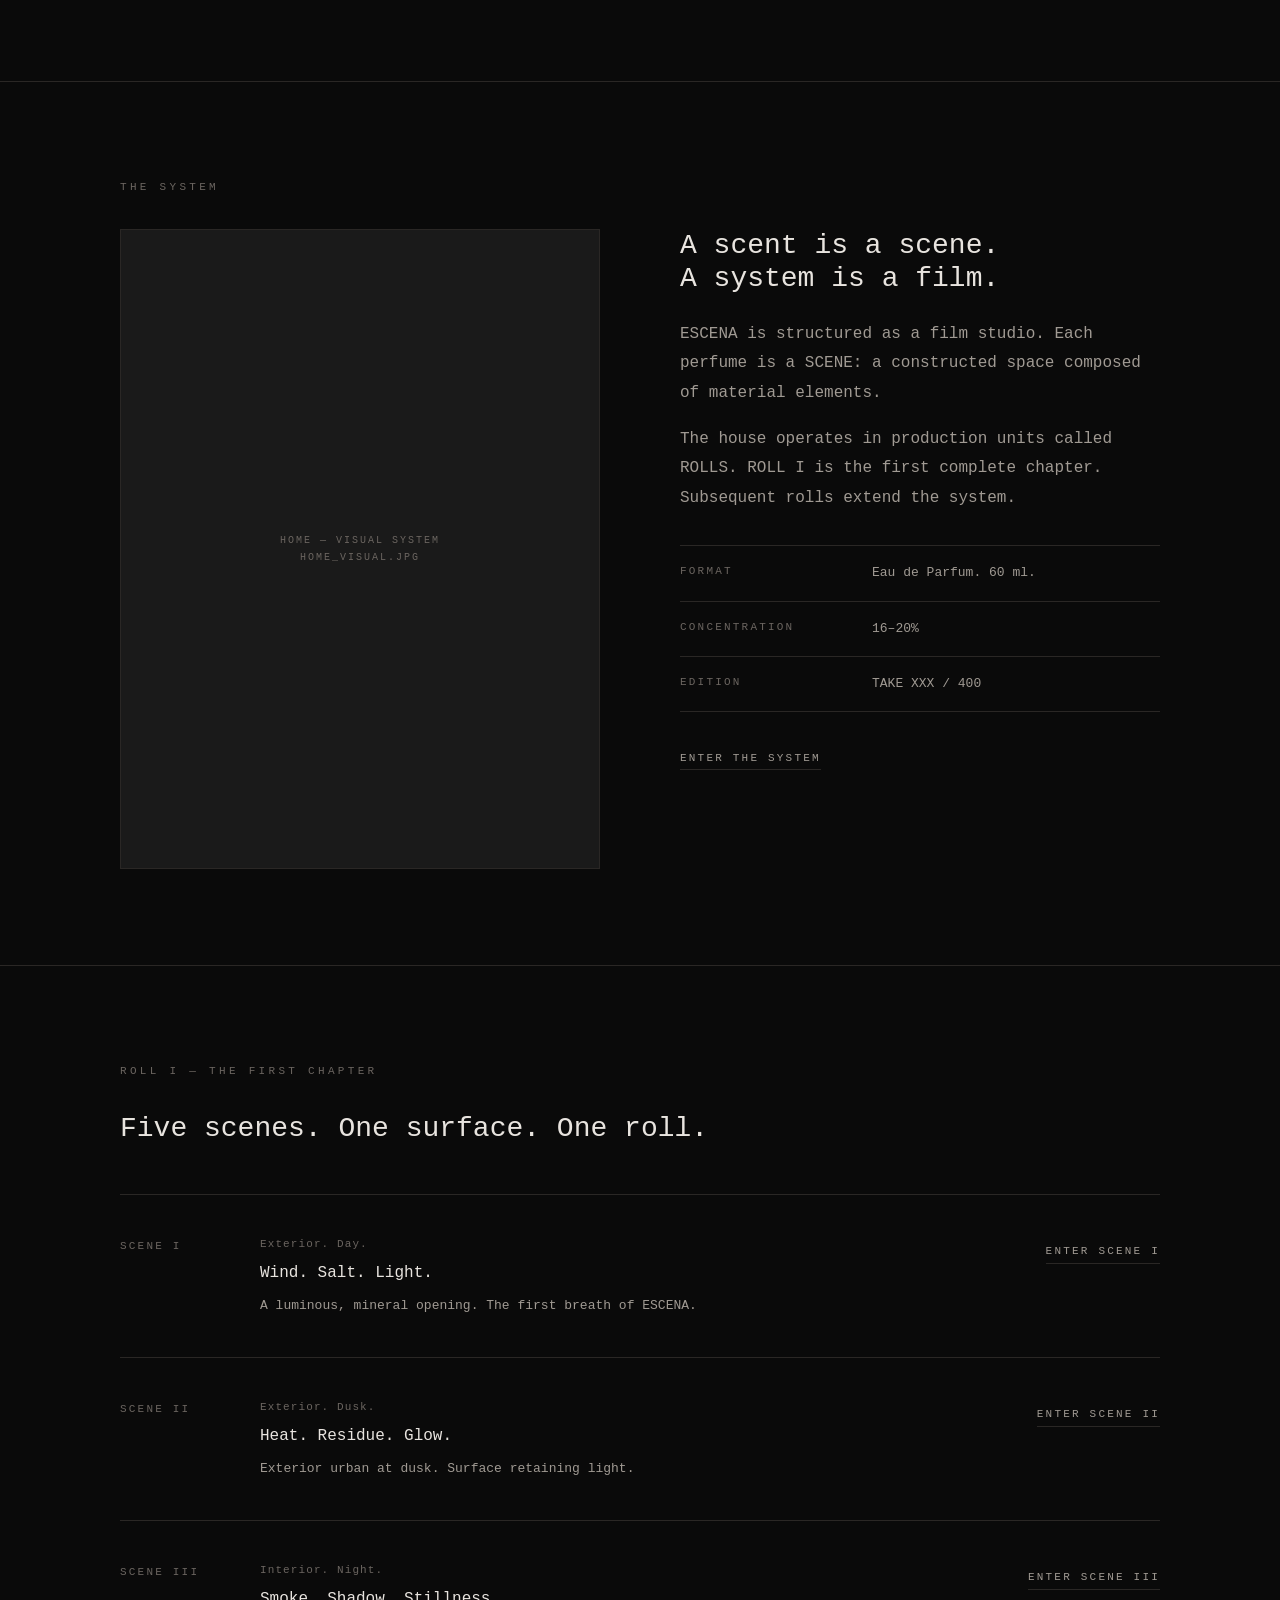
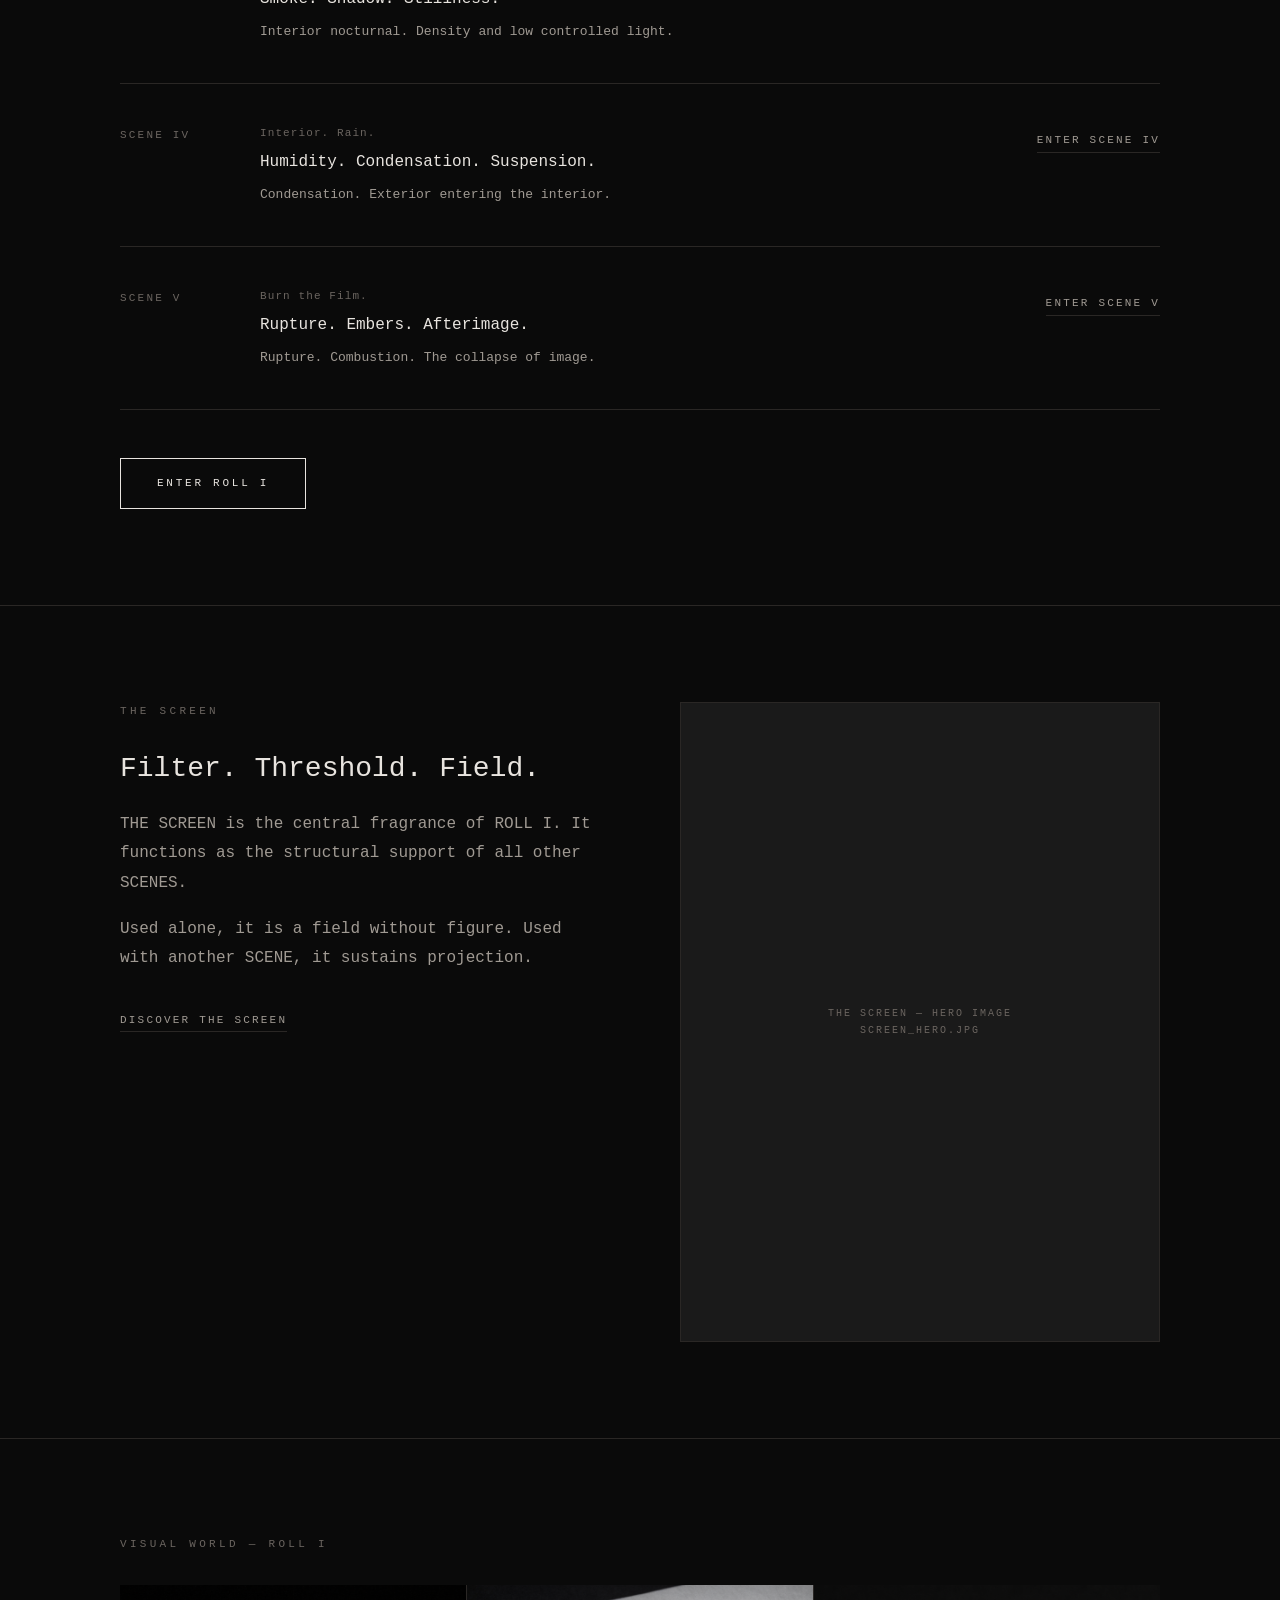
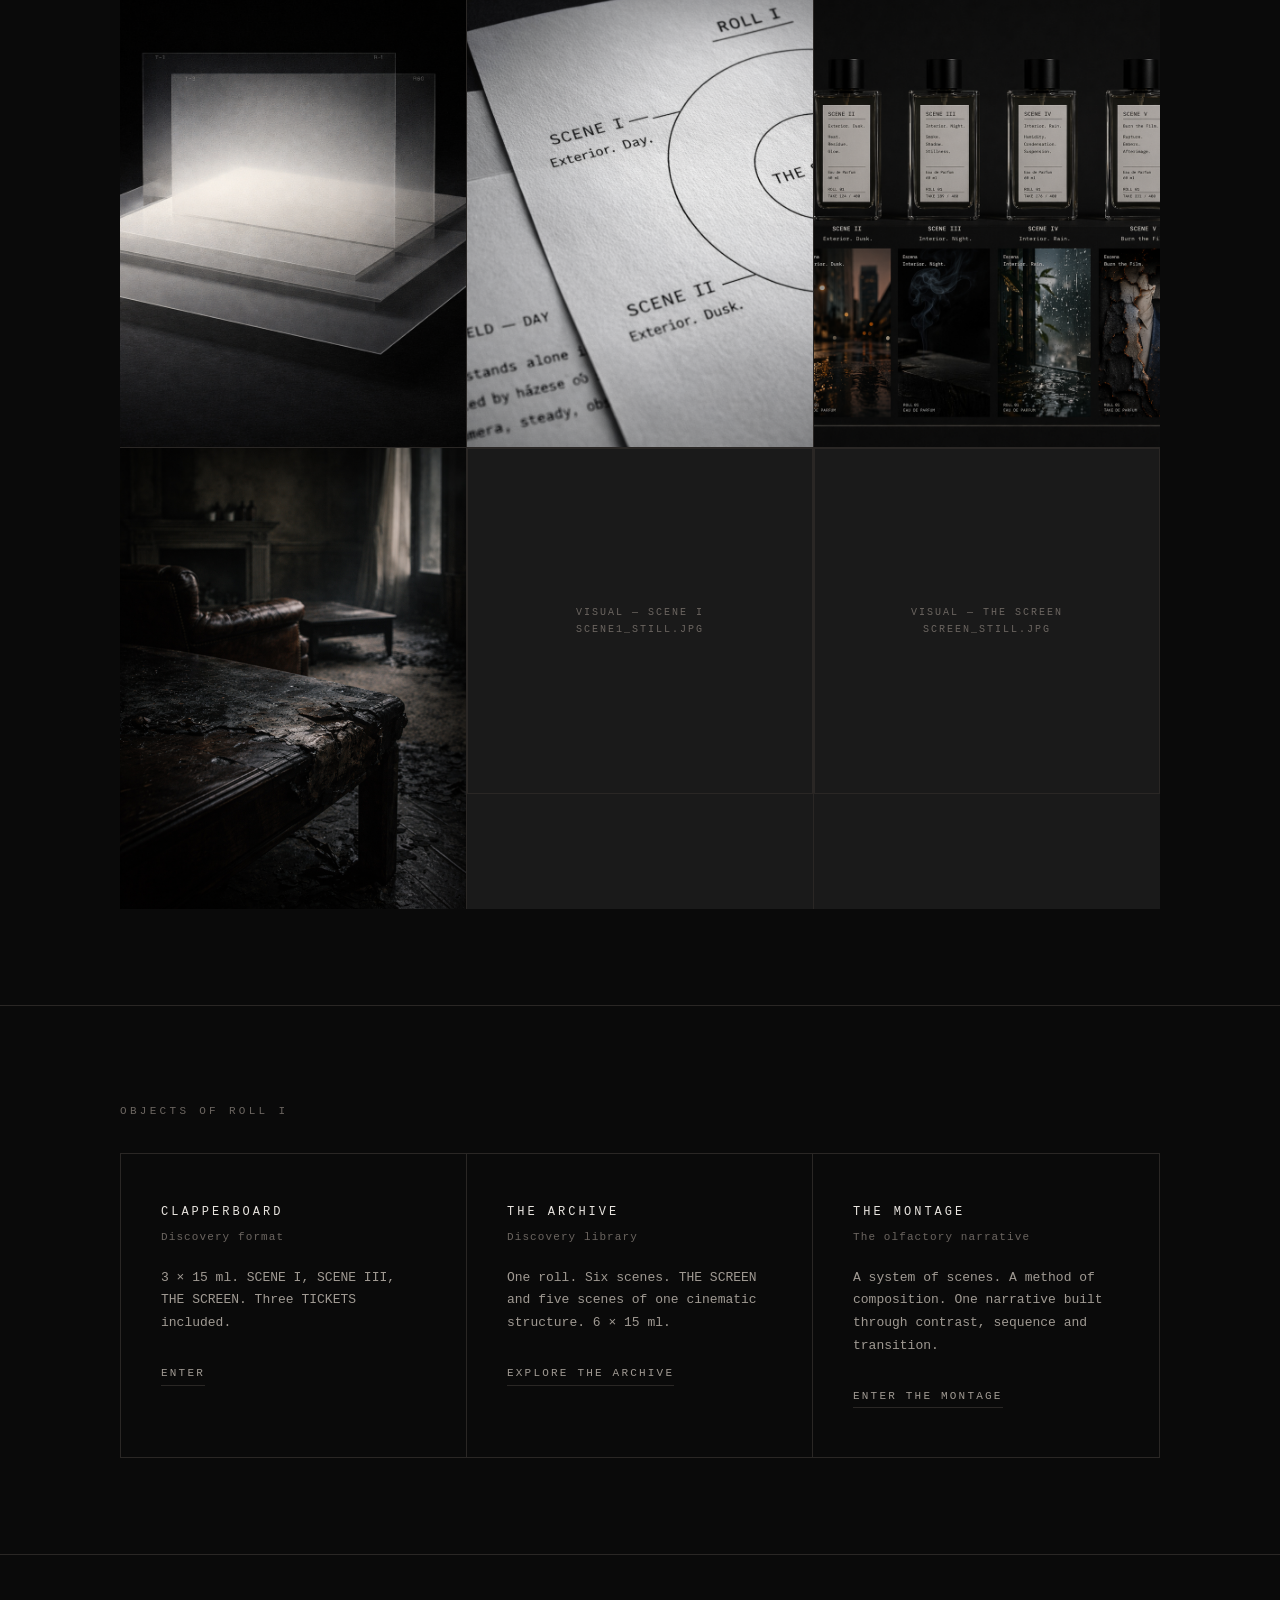
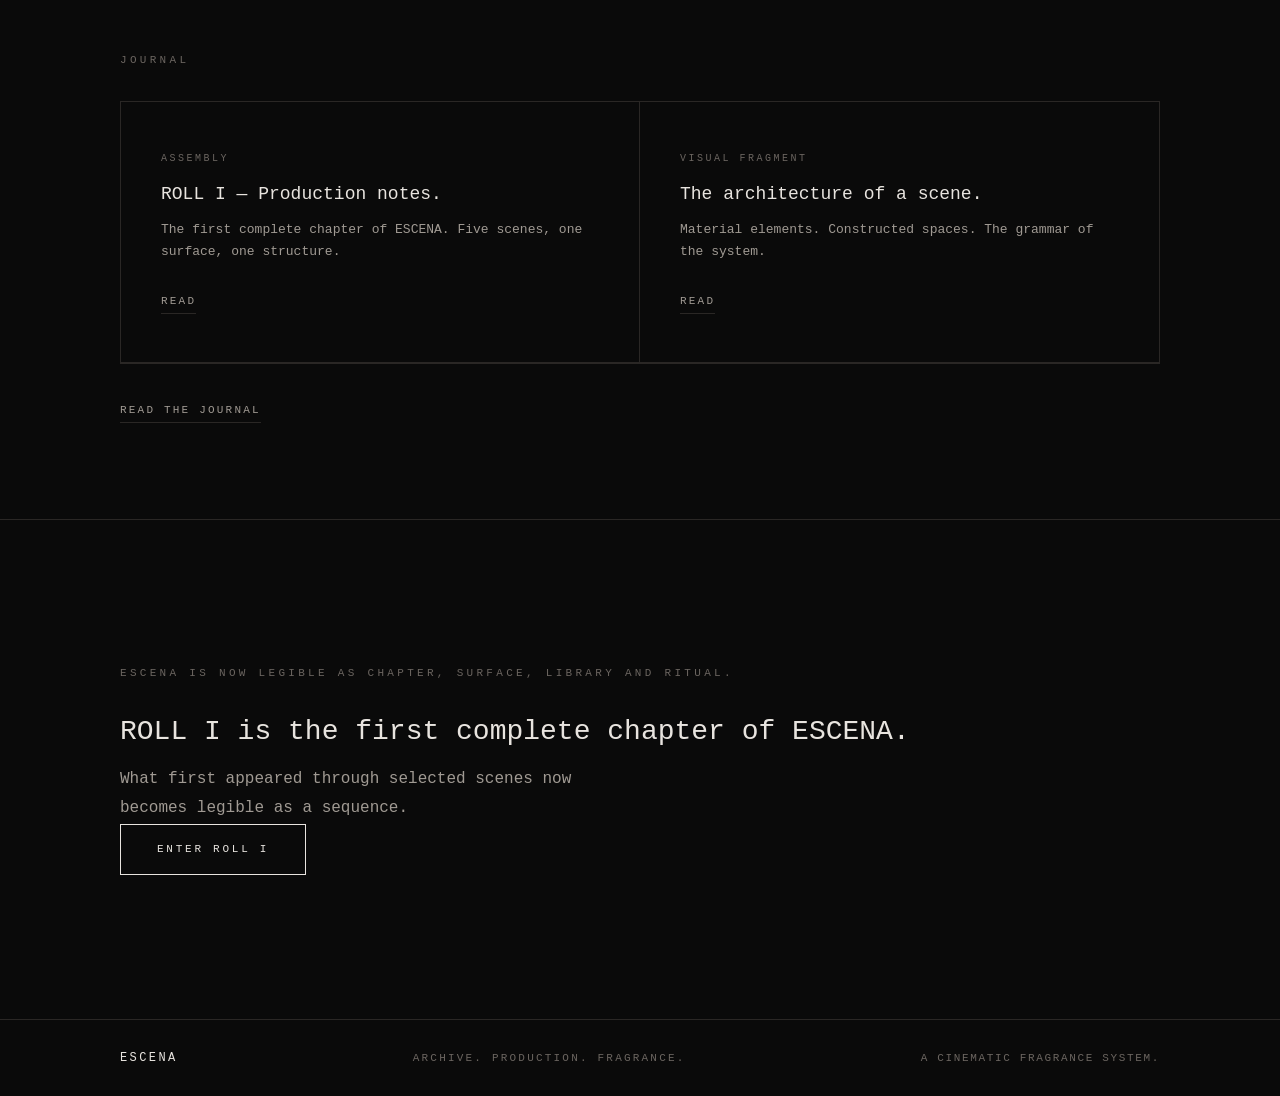
==== commit 77e73881: "update index.html to use HOME images" ====
--- a/index.html
+++ b/index.html
@@ -66,7 +66,7 @@
 
   <!-- 1. HERO -->
   <section class="hero">
-    <div class="hero-bg" style="background-image: url('/IMAGEN/POSTERS%20Y%20PERFUMES.png');"></div>
+    <div class="hero-bg" style="background-image: url('/IMAGEN/HOME/home_hero.png');"></div>
     <div class="hero-content">
       <span class="eyebrow">ROLL I — Eau de Parfum</span>
       <h1>Escena</h1>
@@ -241,25 +241,21 @@
       <span class="label">Visual World — ROLL I</span>
       <div class="visual-grid mt-32">
         <div class="visual-grid-item">
+          <img src="/IMAGEN/HOME/home_visual_01.png" alt="ESCENA — ROLL I">
+        </div>
+        <div class="visual-grid-item">
+          <img src="/IMAGEN/HOME/home_visual_02.png" alt="ESCENA — ROLL I">
+        </div>
+        <div class="visual-grid-item">
           <img src="/IMAGEN/POSTERS%20Y%20PERFUMES.png" alt="ESCENA — ROLL I system">
+        </div>
+        <div class="visual-grid-item">
+          <img src="/IMAGEN/SCENE%20IV/scene5_hero.png" alt="ESCENA — SCENE IV">
         </div>
         <div class="visual-grid-item">
           <div class="img-placeholder square">
             <span>VISUAL — SCENE I<br>scene1_still.jpg</span>
           </div>
-        </div>
-        <div class="visual-grid-item">
-          <div class="img-placeholder square">
-            <span>VISUAL — SCENE III<br>scene3_still.jpg</span>
-          </div>
-        </div>
-        <div class="visual-grid-item">
-          <div class="img-placeholder square">
-            <span>VISUAL — SCENE II<br>scene2_still.jpg</span>
-          </div>
-        </div>
-        <div class="visual-grid-item">
-          <img src="/IMAGEN/SCENE%20IV/scene5_hero.png" alt="ESCENA — SCENE IV">
         </div>
         <div class="visual-grid-item">
           <div class="img-placeholder square">
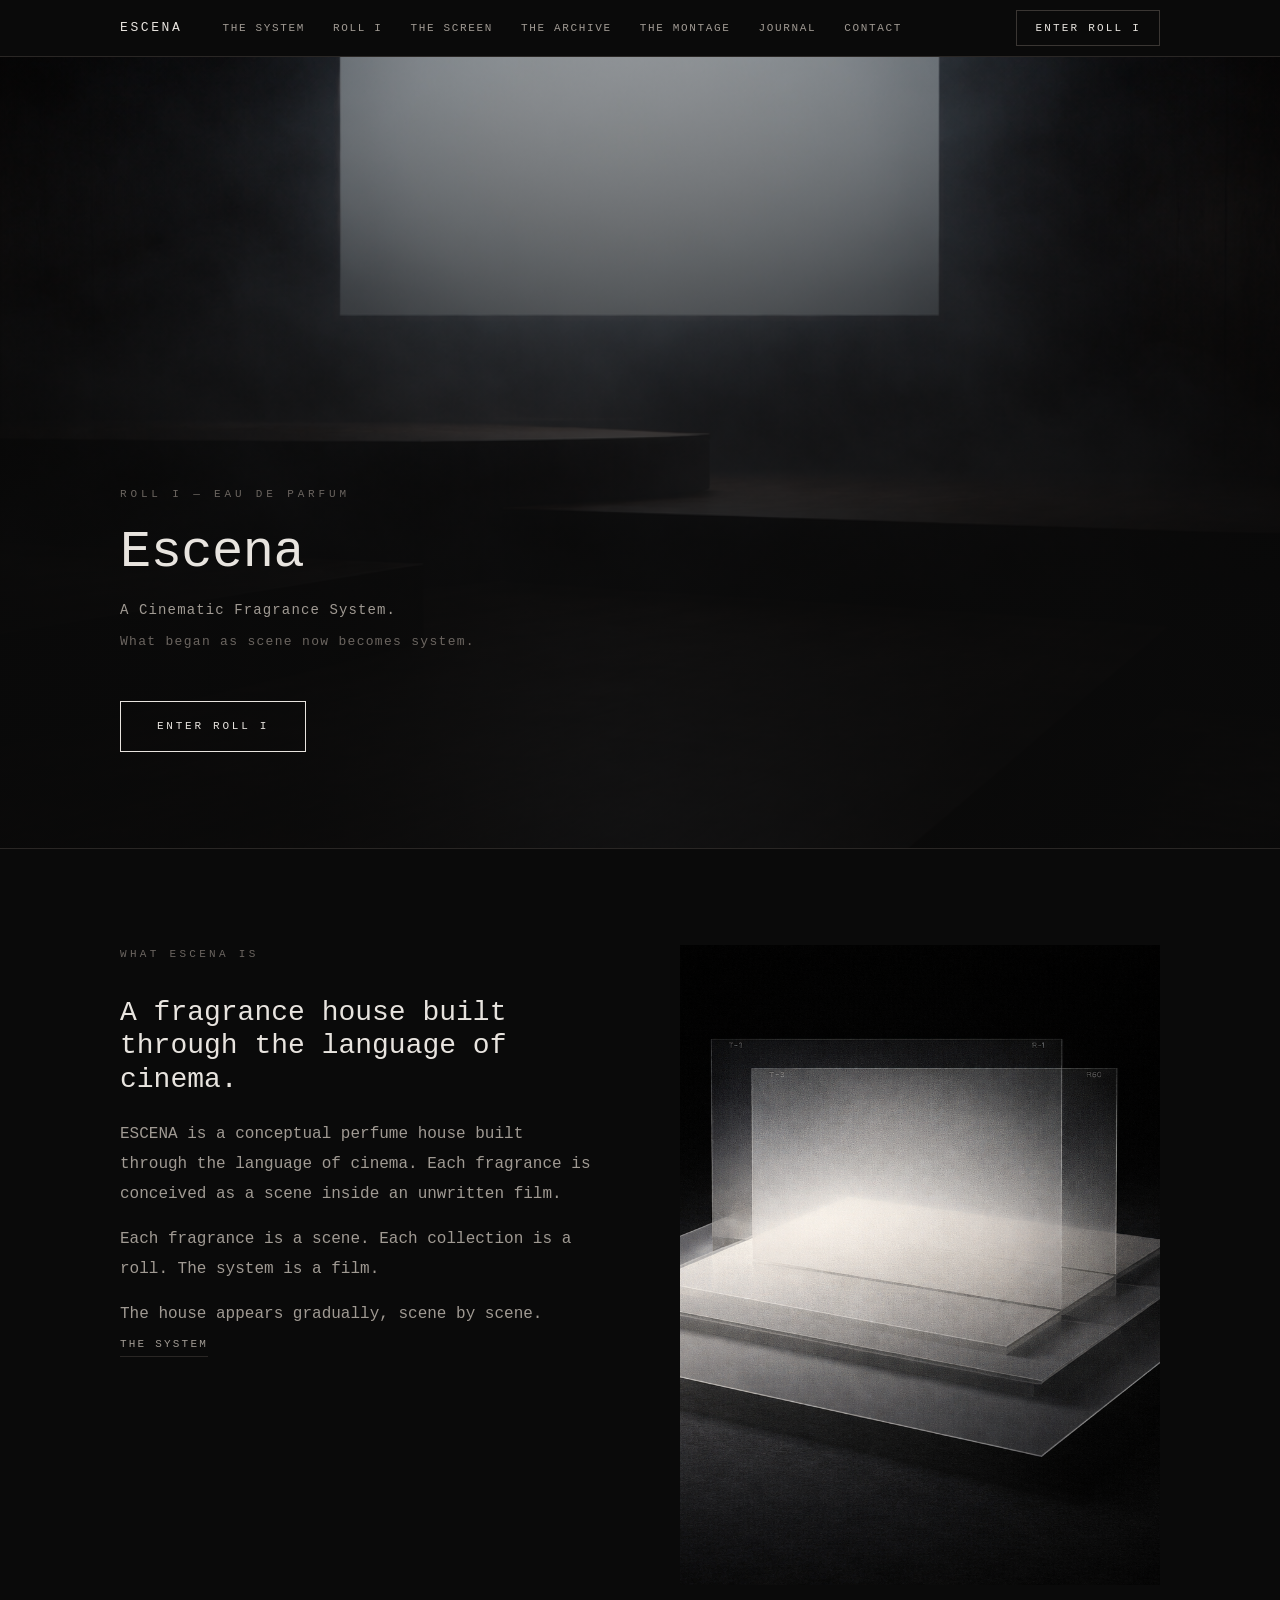
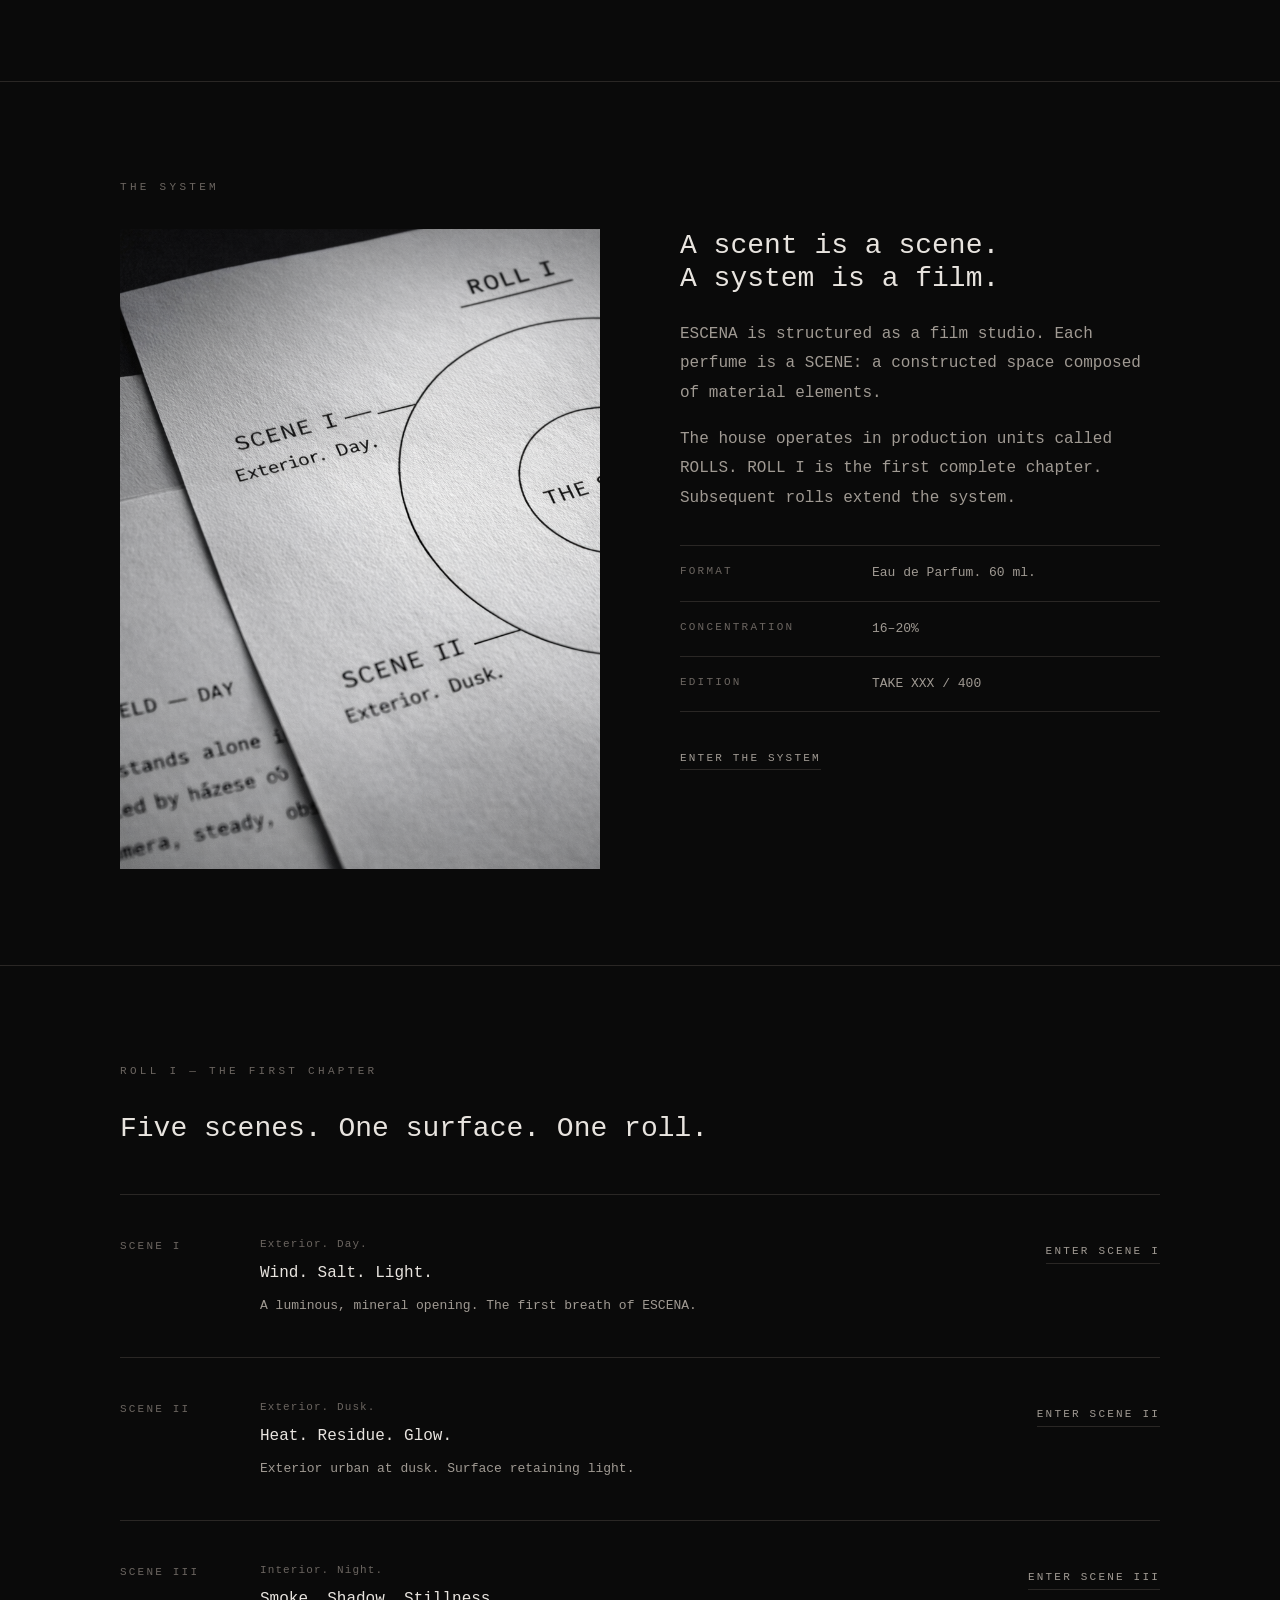
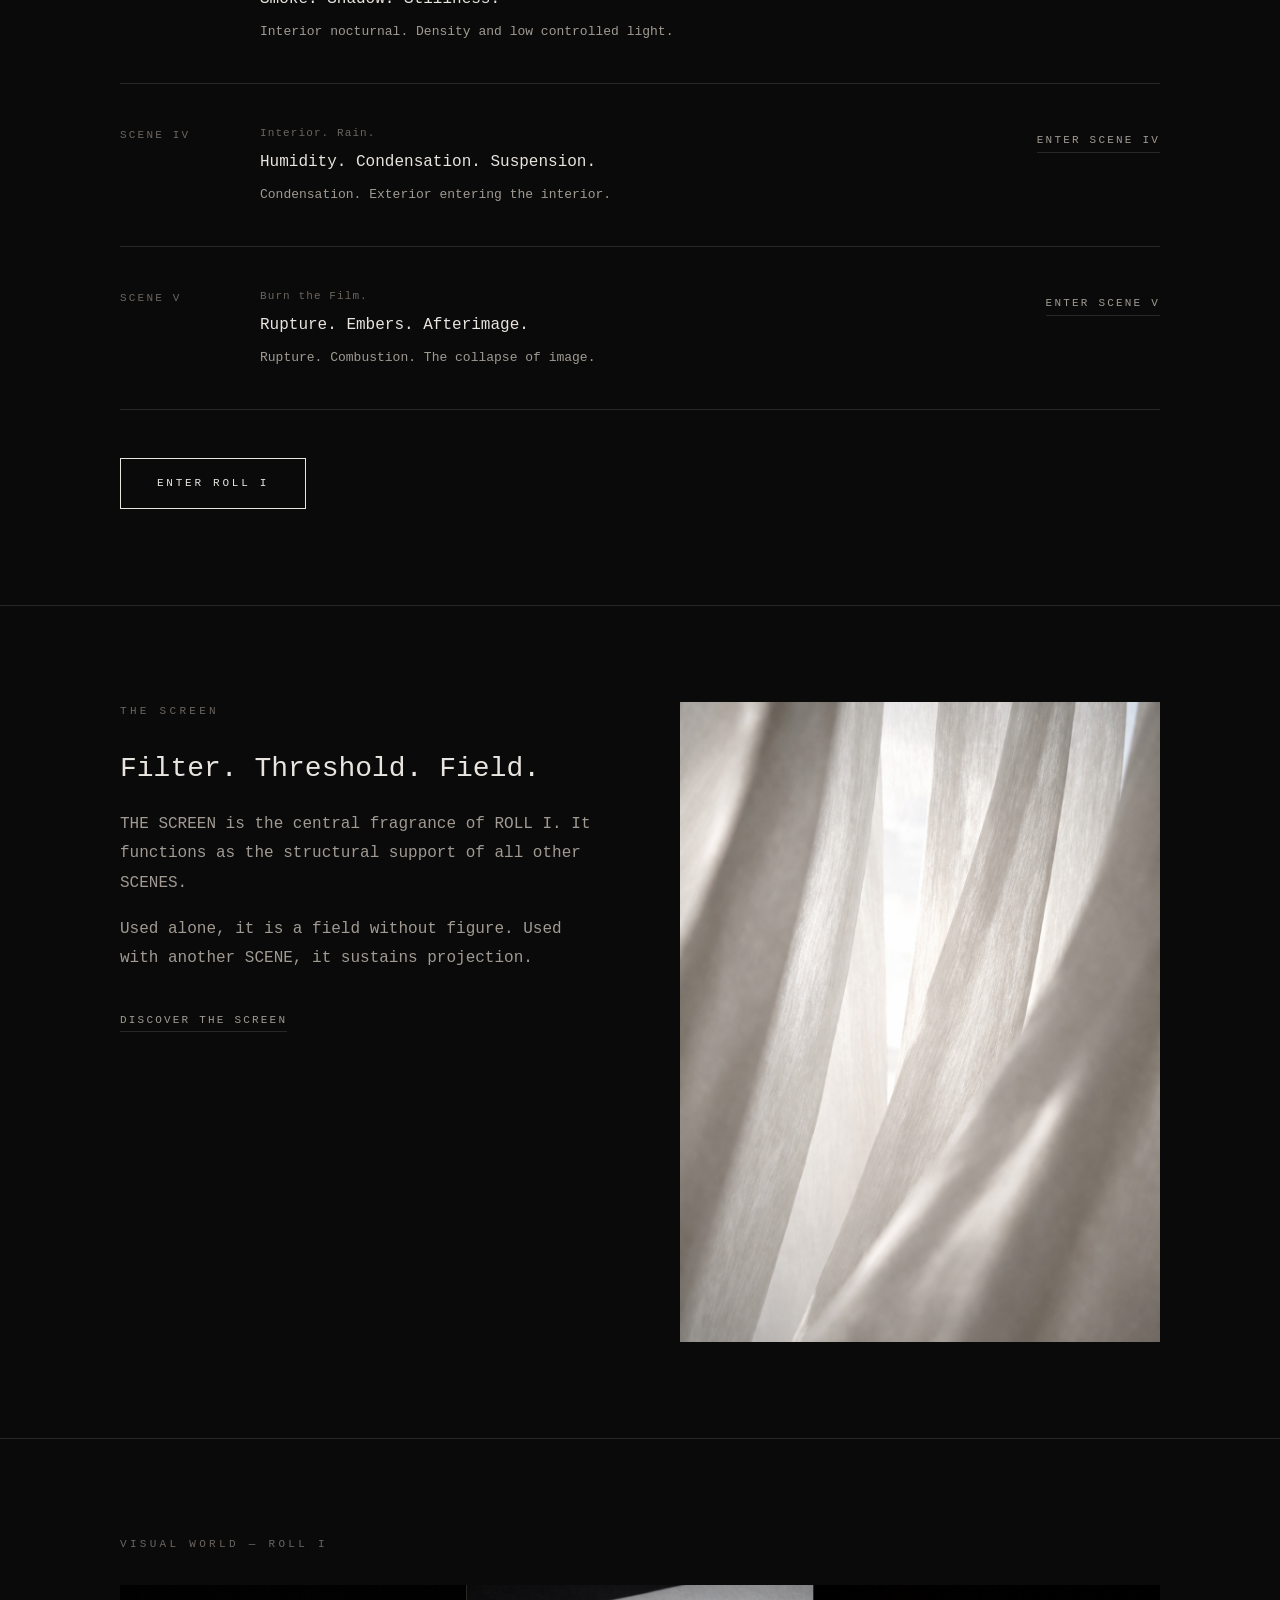
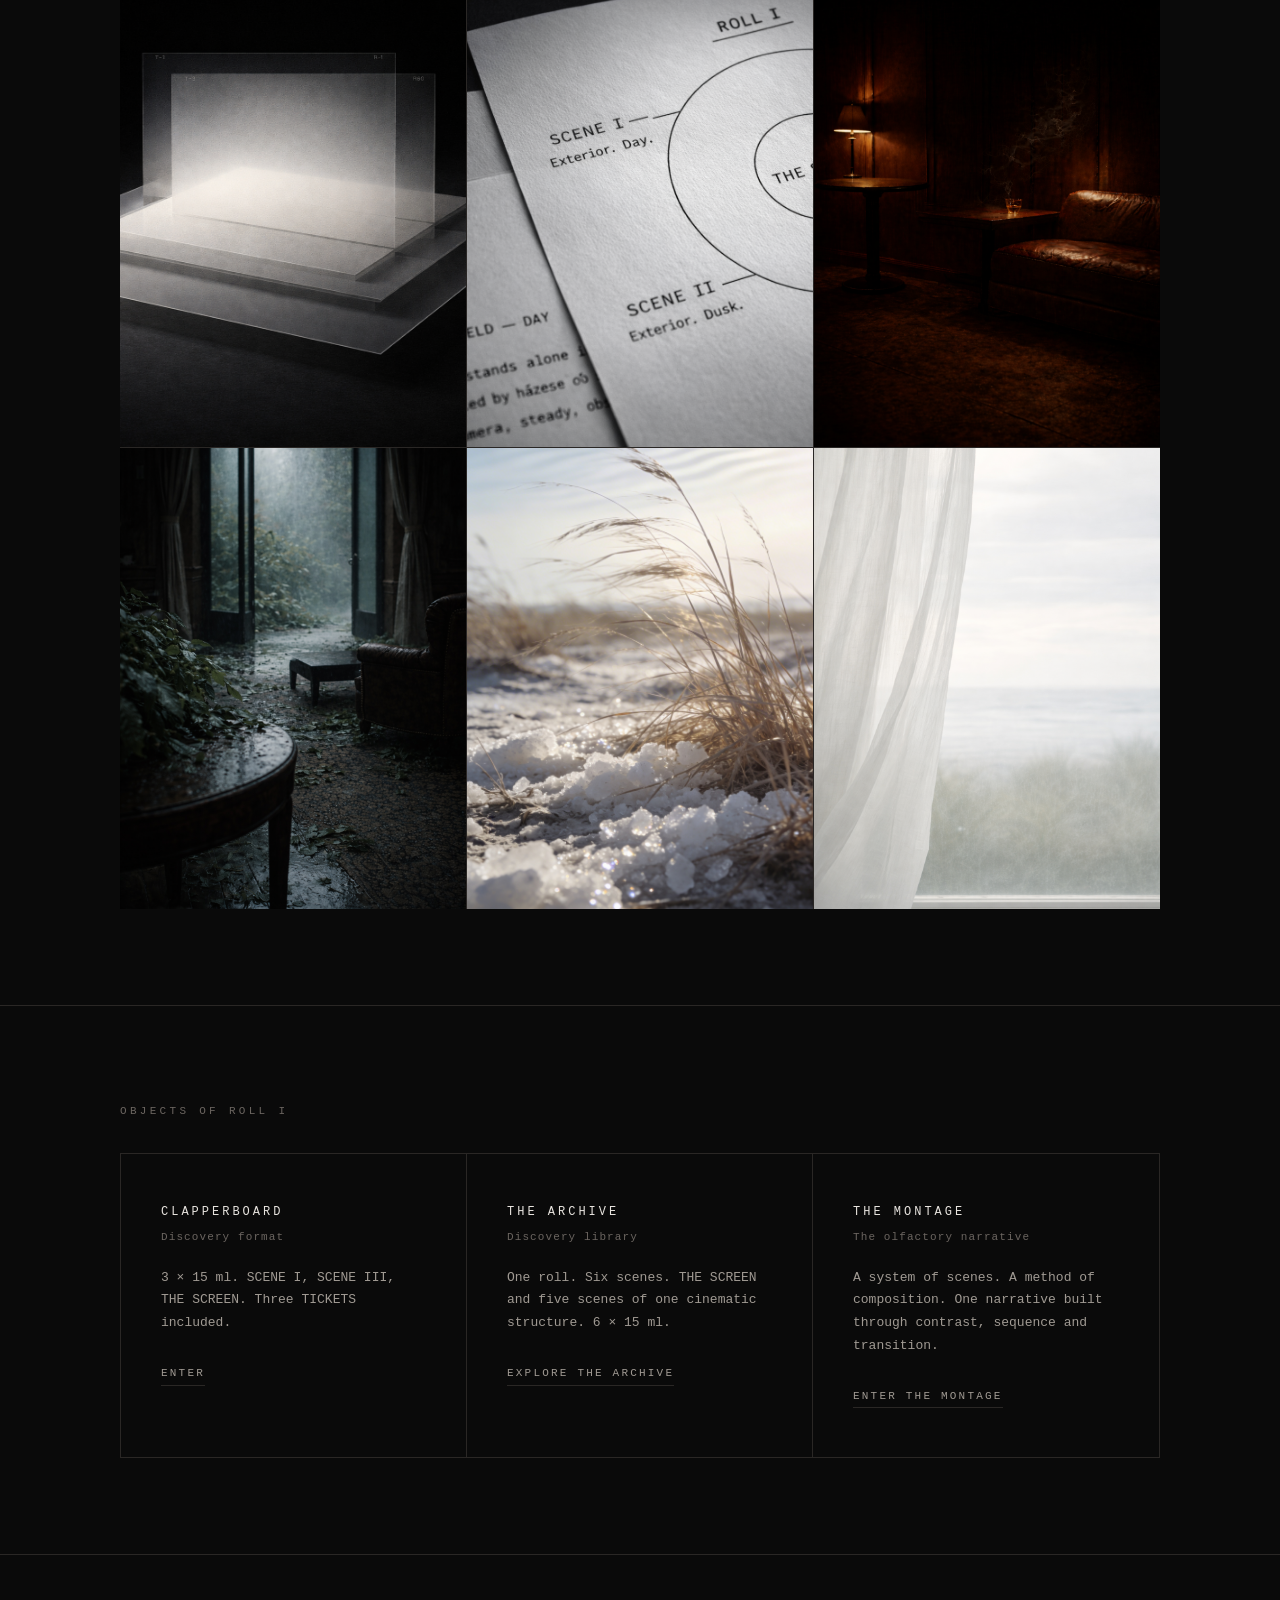
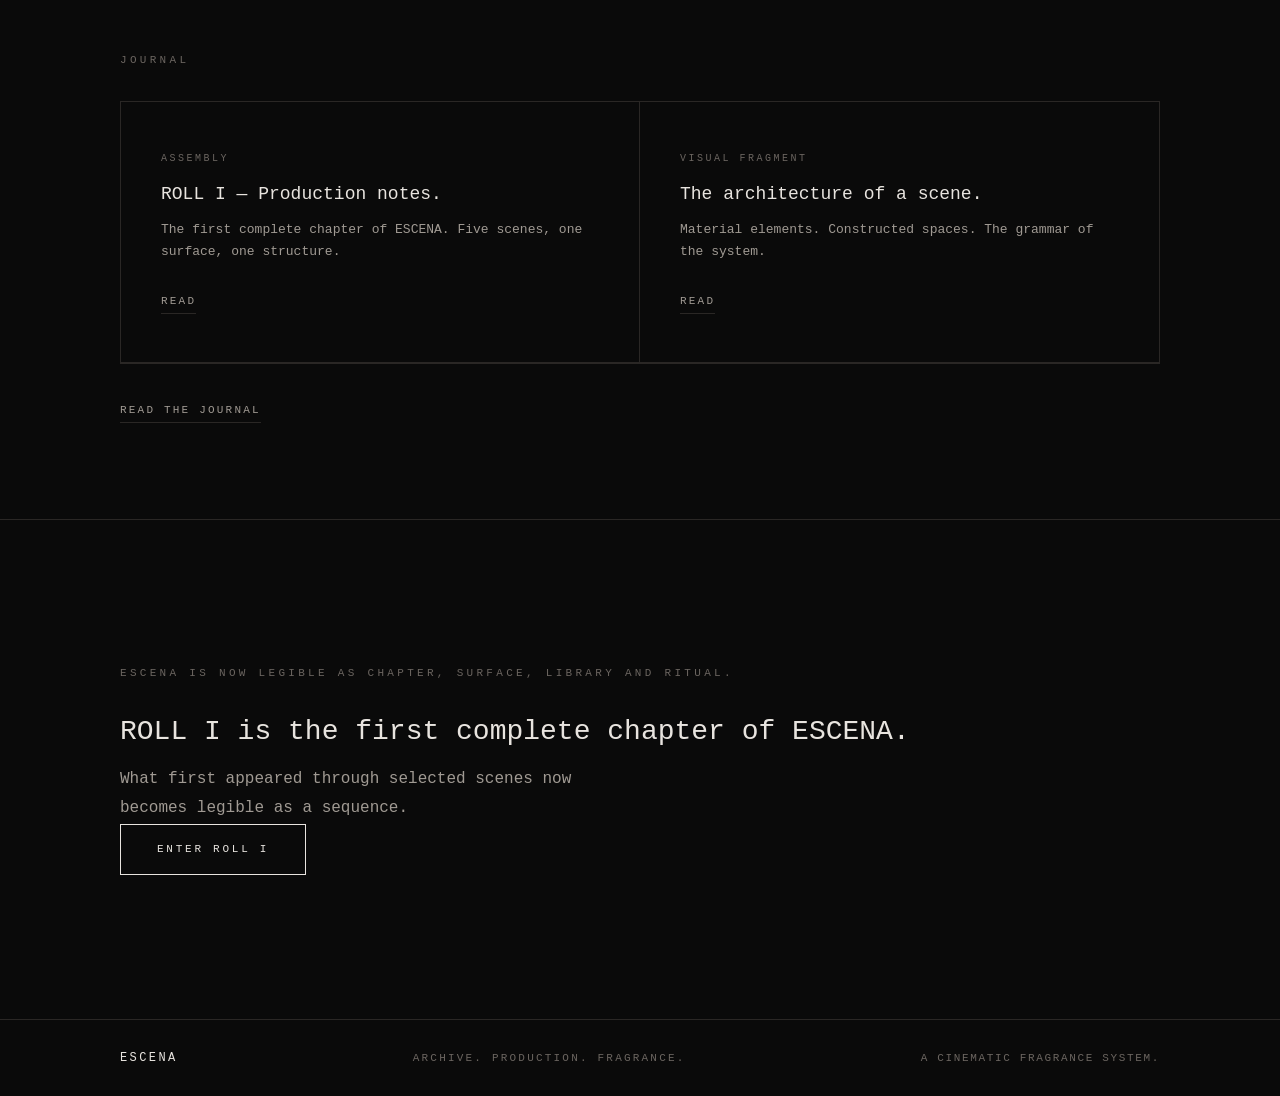
==== commit 95348dec: "update: wire new media, fix placeholders, remove POSTERS Y PERFUMES - scene-i: video hero (scene1_he" ====
--- a/index.html
+++ b/index.html
@@ -1,4 +1,4 @@
-<!DOCTYPE html>
+﻿<!DOCTYPE html>
 <html lang="en">
 <head>
   <meta charset="UTF-8">
@@ -6,6 +6,7 @@
   <title>Escena — A Cinematic Fragrance System.</title>
   <meta name="description" content="ESCENA is a fragrance house structured as a film studio. Each fragrance is a scene. Each collection is a roll. The system is a film.">
   <link rel="stylesheet" href="/css/style.css">
+  <link rel="icon" type="image/png" href="/IMAGEN/URL%20LOGO%20BLACK.png">
 </head>
 <body>
 
@@ -95,8 +96,8 @@
           </div>
         </div>
         <div>
-          <div class="img-placeholder portrait">
-            <span>HOME — SYSTEM IMAGE<br>home_system.jpg</span>
+          <div class="img-wrap portrait">
+            <img src="/IMAGEN/HOME/home_visual_01.png" alt="ESCENA — The System">
           </div>
         </div>
       </div>
@@ -109,8 +110,8 @@
       <span class="label">The System</span>
       <div class="split">
         <div>
-          <div class="img-placeholder portrait">
-            <span>HOME — VISUAL SYSTEM<br>home_visual.jpg</span>
+          <div class="img-wrap portrait">
+            <img src="/IMAGEN/HOME/home_visual_02.png" alt="ESCENA — A scent is a scene">
           </div>
         </div>
         <div>
@@ -227,8 +228,8 @@
           </div>
         </div>
         <div>
-          <div class="img-placeholder portrait">
-            <span>THE SCREEN — HERO IMAGE<br>screen_hero.jpg</span>
+          <div class="img-wrap portrait">
+            <img src="/IMAGEN/THE%20SCREEN/screen_hero.png" alt="THE SCREEN — Filter. Threshold. Field.">
           </div>
         </div>
       </div>
@@ -247,20 +248,16 @@
           <img src="/IMAGEN/HOME/home_visual_02.png" alt="ESCENA — ROLL I">
         </div>
         <div class="visual-grid-item">
-          <img src="/IMAGEN/POSTERS%20Y%20PERFUMES.png" alt="ESCENA — ROLL I system">
-        </div>
-        <div class="visual-grid-item">
-          <img src="/IMAGEN/SCENE%20IV/scene5_hero.png" alt="ESCENA — SCENE IV">
-        </div>
-        <div class="visual-grid-item">
-          <div class="img-placeholder square">
-            <span>VISUAL — SCENE I<br>scene1_still.jpg</span>
-          </div>
-        </div>
-        <div class="visual-grid-item">
-          <div class="img-placeholder square">
-            <span>VISUAL — THE SCREEN<br>screen_still.jpg</span>
-          </div>
+          <img src="/IMAGEN/SCENE%20III/scene3_hero.png" alt="SCENE III — Interior. Night.">
+        </div>
+        <div class="visual-grid-item">
+          <img src="/IMAGEN/SCENE%20IV/scene4_hero.png" alt="SCENE IV — Interior. Rain.">
+        </div>
+        <div class="visual-grid-item">
+          <img src="/IMAGEN/SCENE%20I/scene1_still.jpeg" alt="SCENE I — Still">
+        </div>
+        <div class="visual-grid-item">
+          <img src="/IMAGEN/THE%20SCREEN/screen_still.png" alt="THE SCREEN — Still">
         </div>
       </div>
     </div>
--- a/css/style.css
+++ b/css/style.css
@@ -197,6 +197,29 @@
   background: linear-gradient(to top, rgba(10,10,10,.92) 30%, rgba(10,10,10,.4) 100%);
 }
 
+.hero-video {
+  position: absolute;
+  inset: 0;
+  width: 100%;
+  height: 100%;
+  object-fit: cover;
+  z-index: 0;
+}
+
+.hero-video::after {
+  content: '';
+  position: absolute;
+  inset: 0;
+  background: linear-gradient(to top, rgba(10,10,10,.92) 30%, rgba(10,10,10,.4) 100%);
+}
+
+.hero-overlay {
+  position: absolute;
+  inset: 0;
+  background: linear-gradient(to top, rgba(10,10,10,.92) 30%, rgba(10,10,10,.4) 100%);
+  z-index: 0;
+}
+
 .hero-content {
   position: relative;
   z-index: 1;
@@ -464,10 +487,12 @@
   background: var(--bg-tertiary);
   overflow: hidden;
 }
-.visual-grid-item img {
+.visual-grid-item img,
+.visual-grid-item video {
   width: 100%;
   height: 100%;
   object-fit: cover;
+  display: block;
 }
 
 /* ── PAGE HERO (text only) ── */
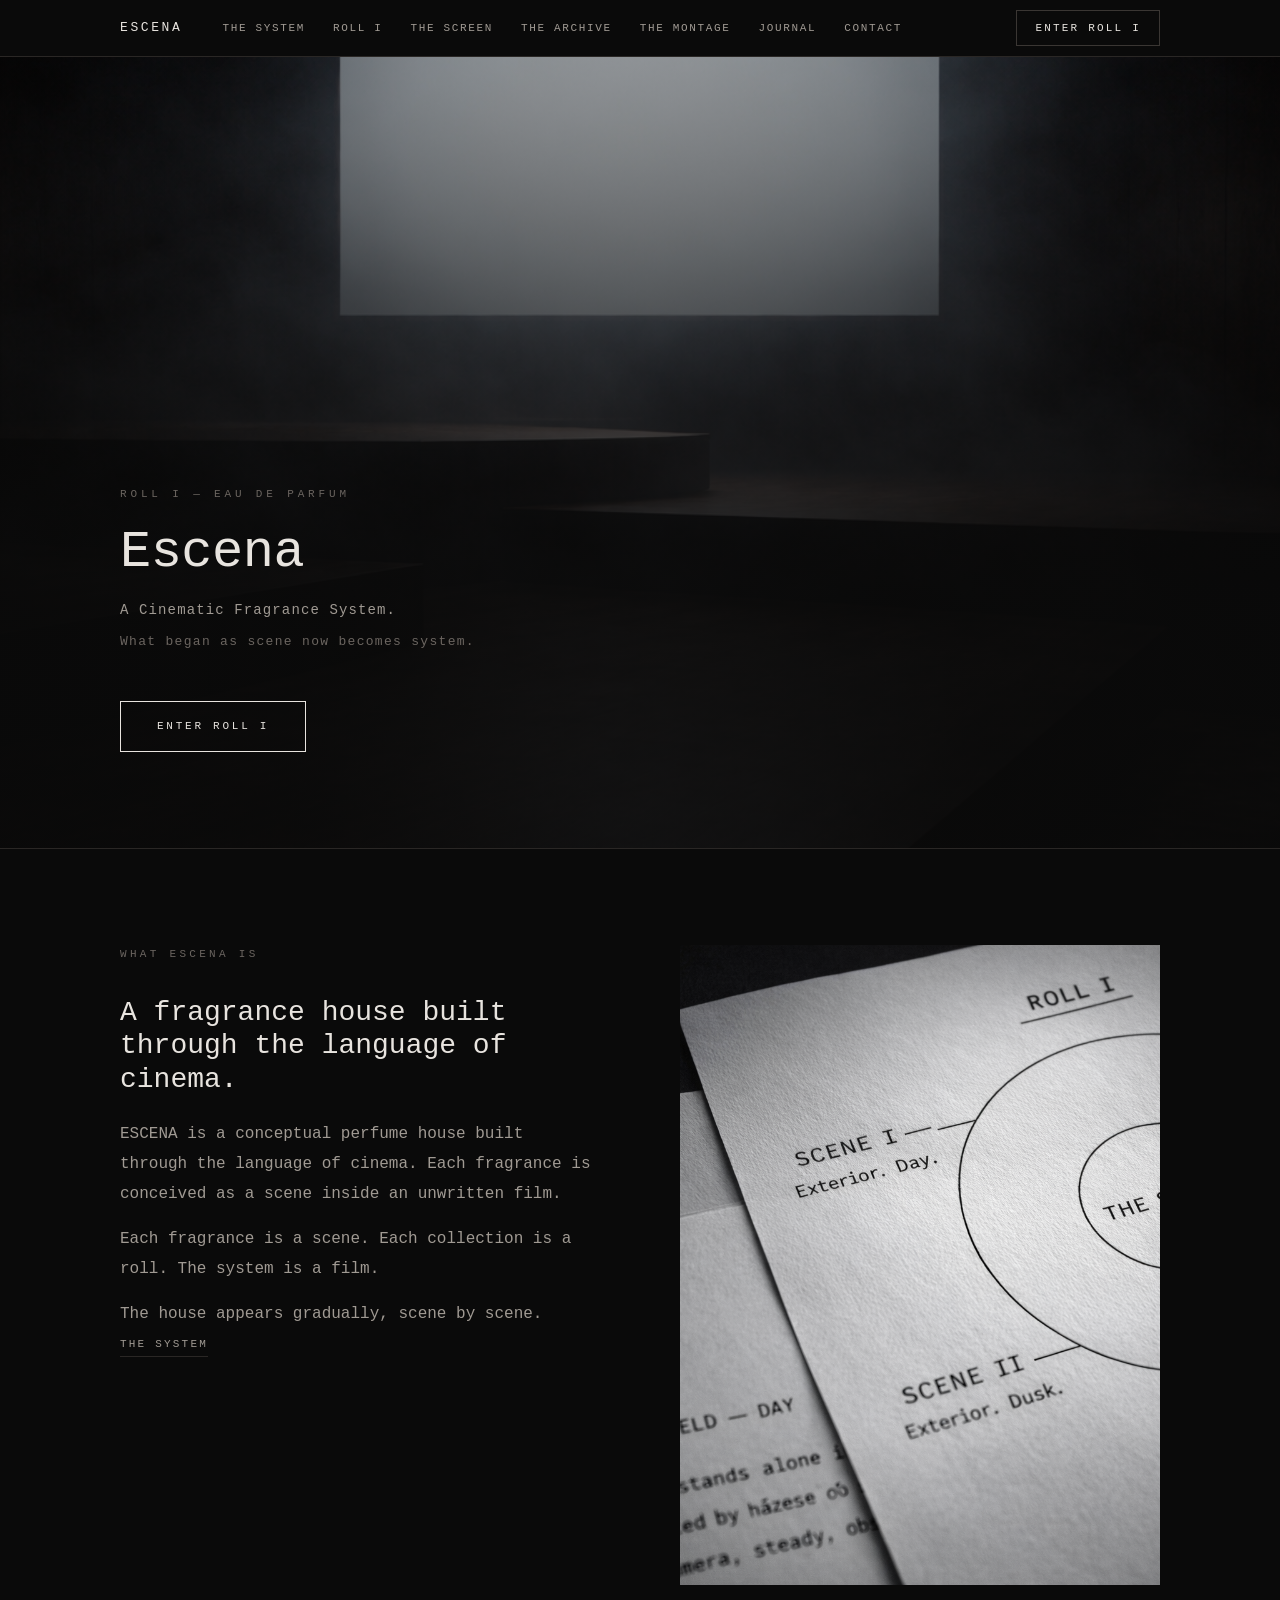
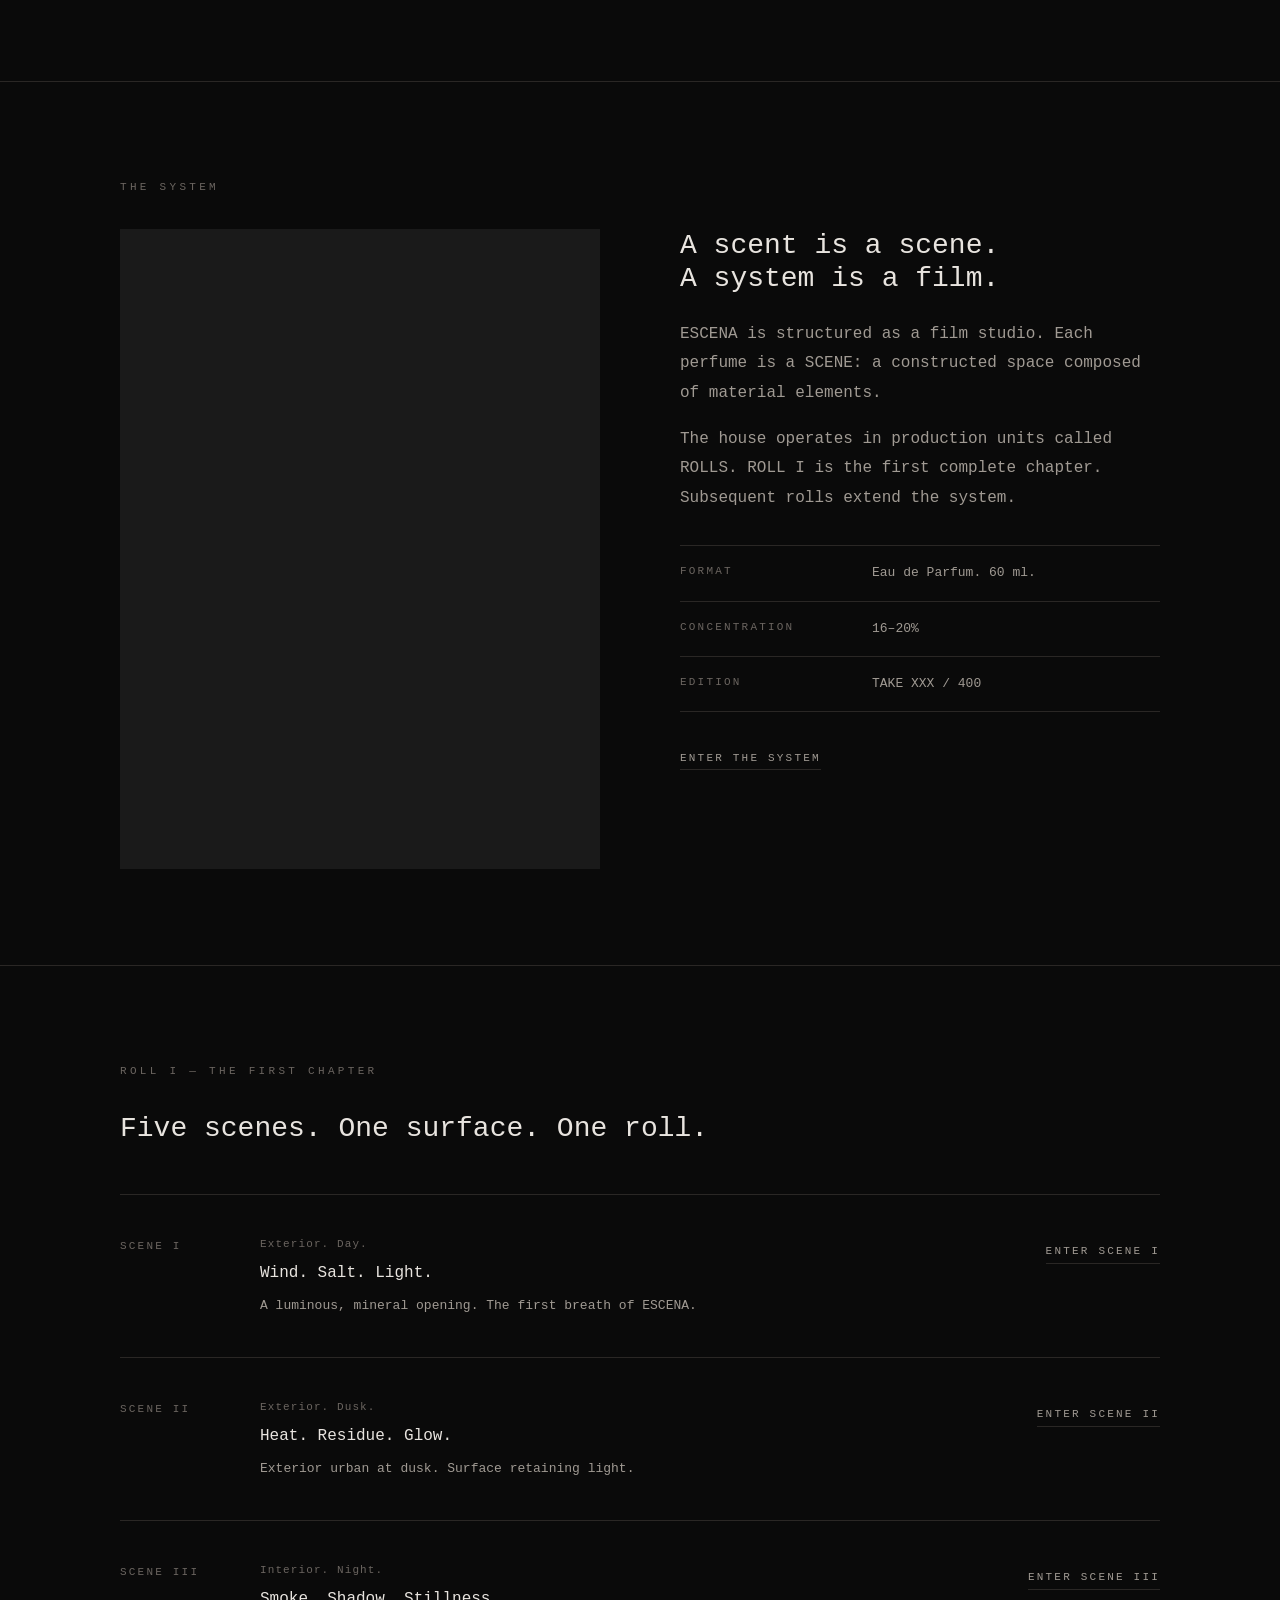
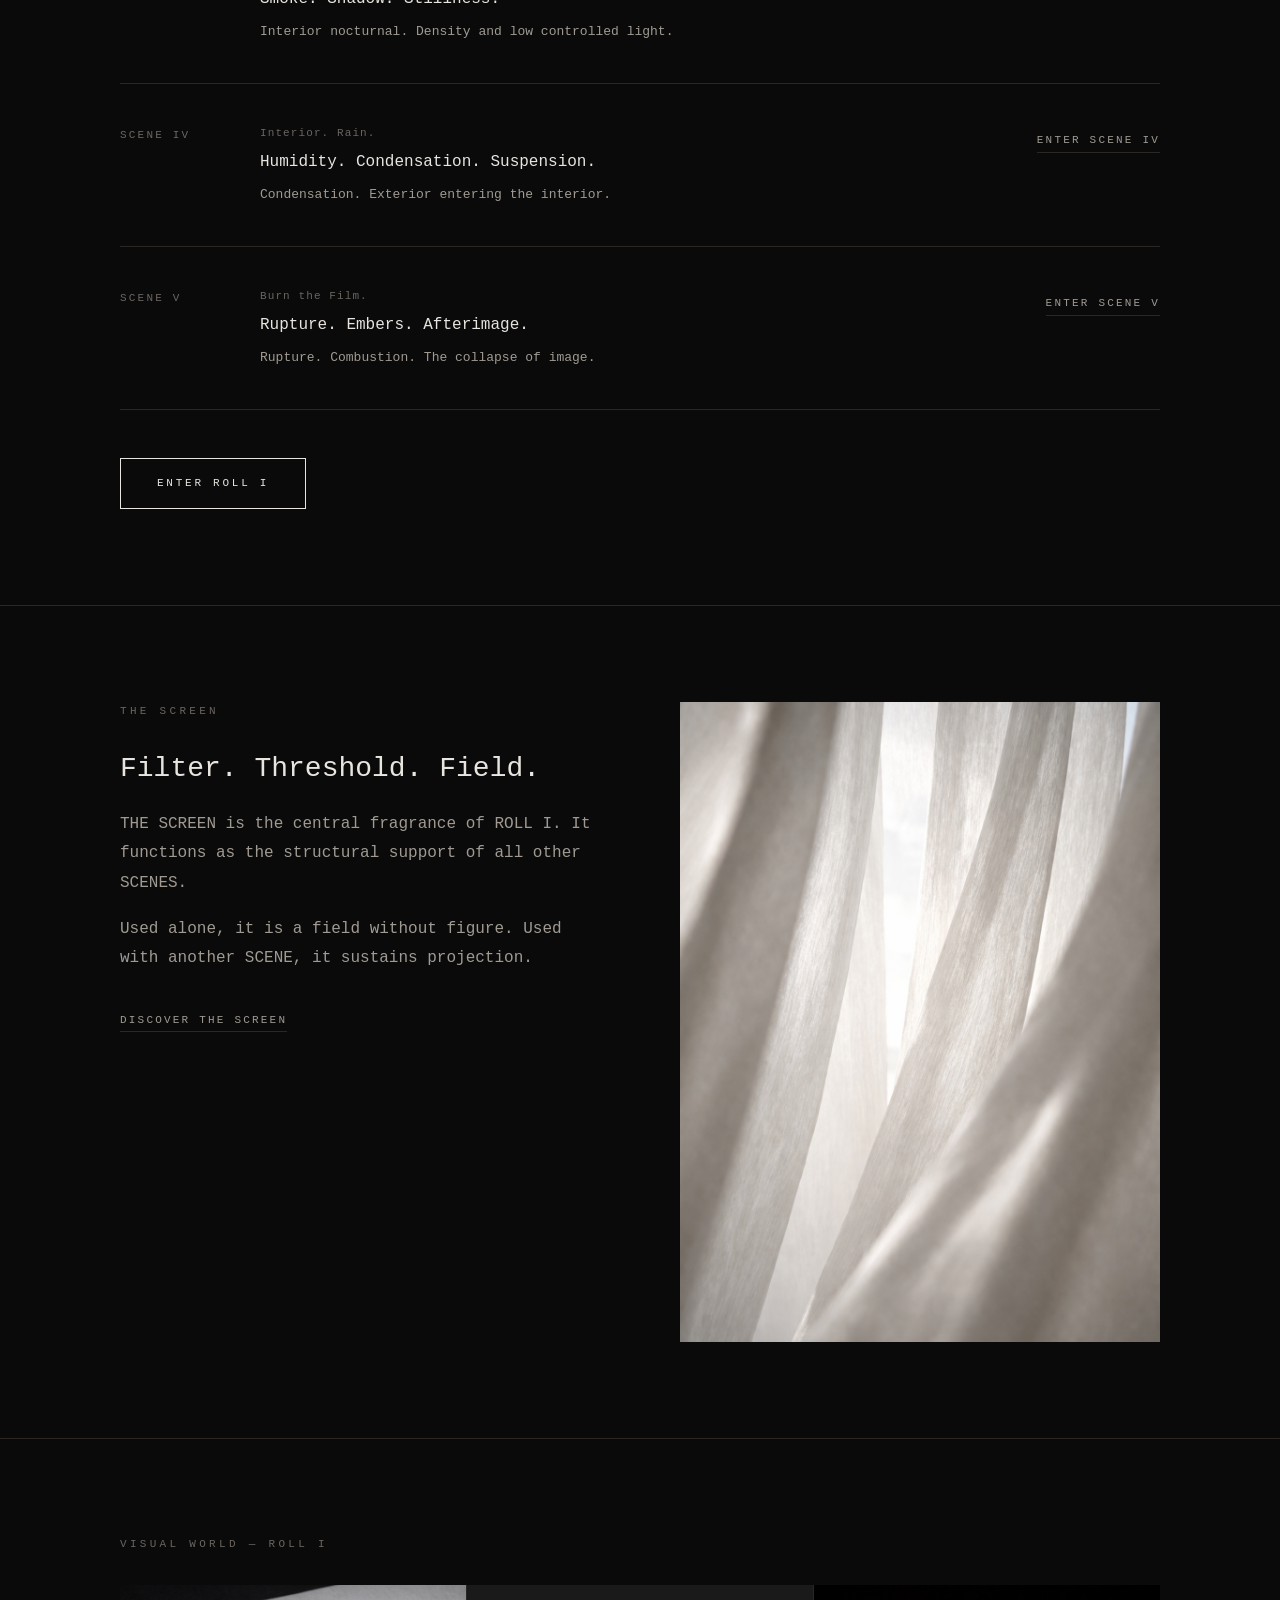
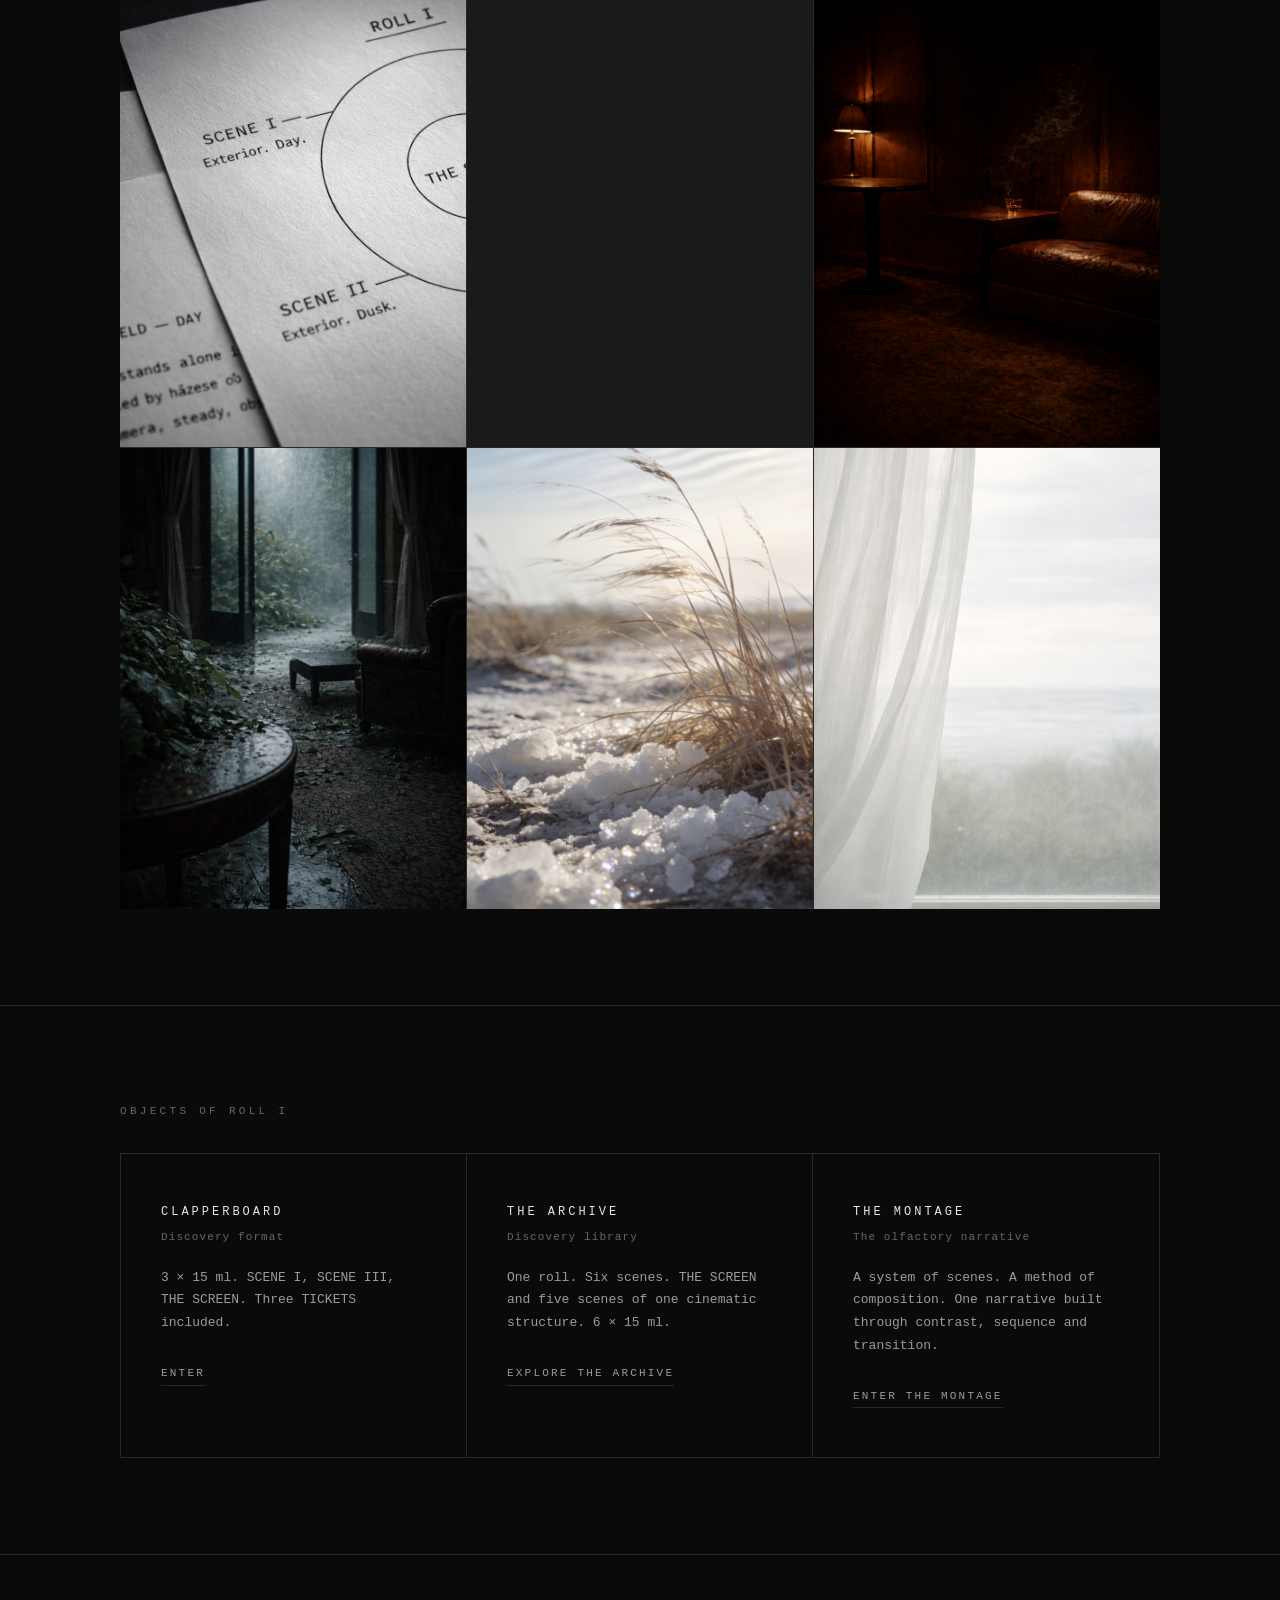
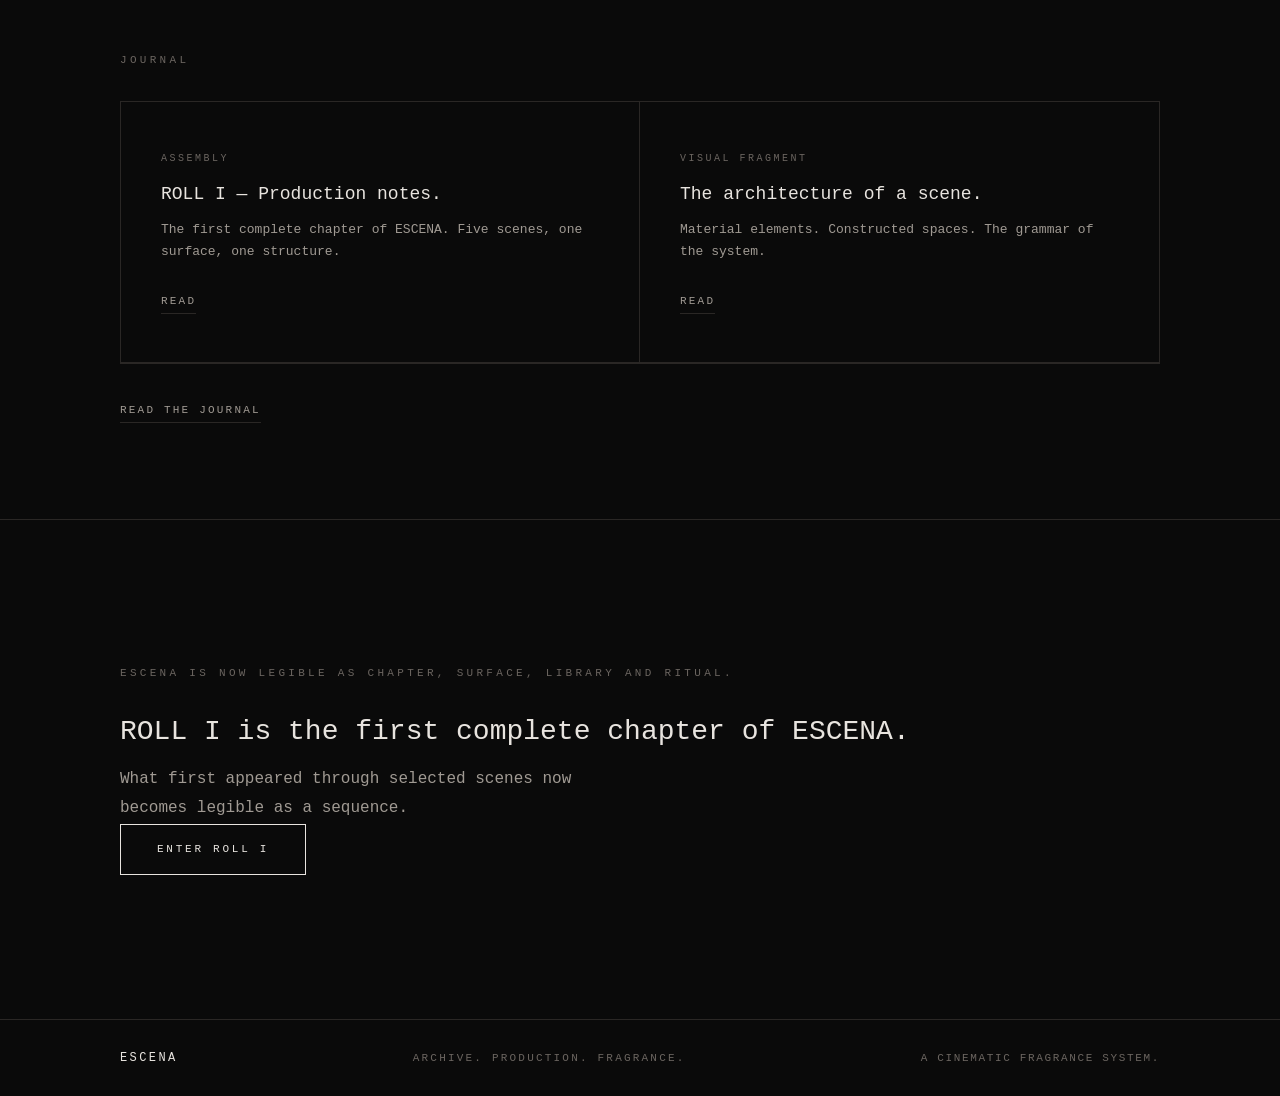
==== commit 6caff03a: "update: replace images with videos, fix extensions, update assets - home_visual_02: png → mp4 (portr" ====
--- a/index.html
+++ b/index.html
@@ -111,7 +111,9 @@
       <div class="split">
         <div>
           <div class="img-wrap portrait">
-            <img src="/IMAGEN/HOME/home_visual_02.png" alt="ESCENA — A scent is a scene">
+            <video autoplay muted loop playsinline style="width:100%;display:block;object-fit:cover;">
+              <source src="/IMAGEN/HOME/home_visual_02.mp4" type="video/mp4">
+            </video>
           </div>
         </div>
         <div>
@@ -245,7 +247,9 @@
           <img src="/IMAGEN/HOME/home_visual_01.png" alt="ESCENA — ROLL I">
         </div>
         <div class="visual-grid-item">
-          <img src="/IMAGEN/HOME/home_visual_02.png" alt="ESCENA — ROLL I">
+          <video autoplay muted loop playsinline>
+            <source src="/IMAGEN/HOME/home_visual_02.mp4" type="video/mp4">
+          </video>
         </div>
         <div class="visual-grid-item">
           <img src="/IMAGEN/SCENE%20III/scene3_hero.png" alt="SCENE III — Interior. Night.">
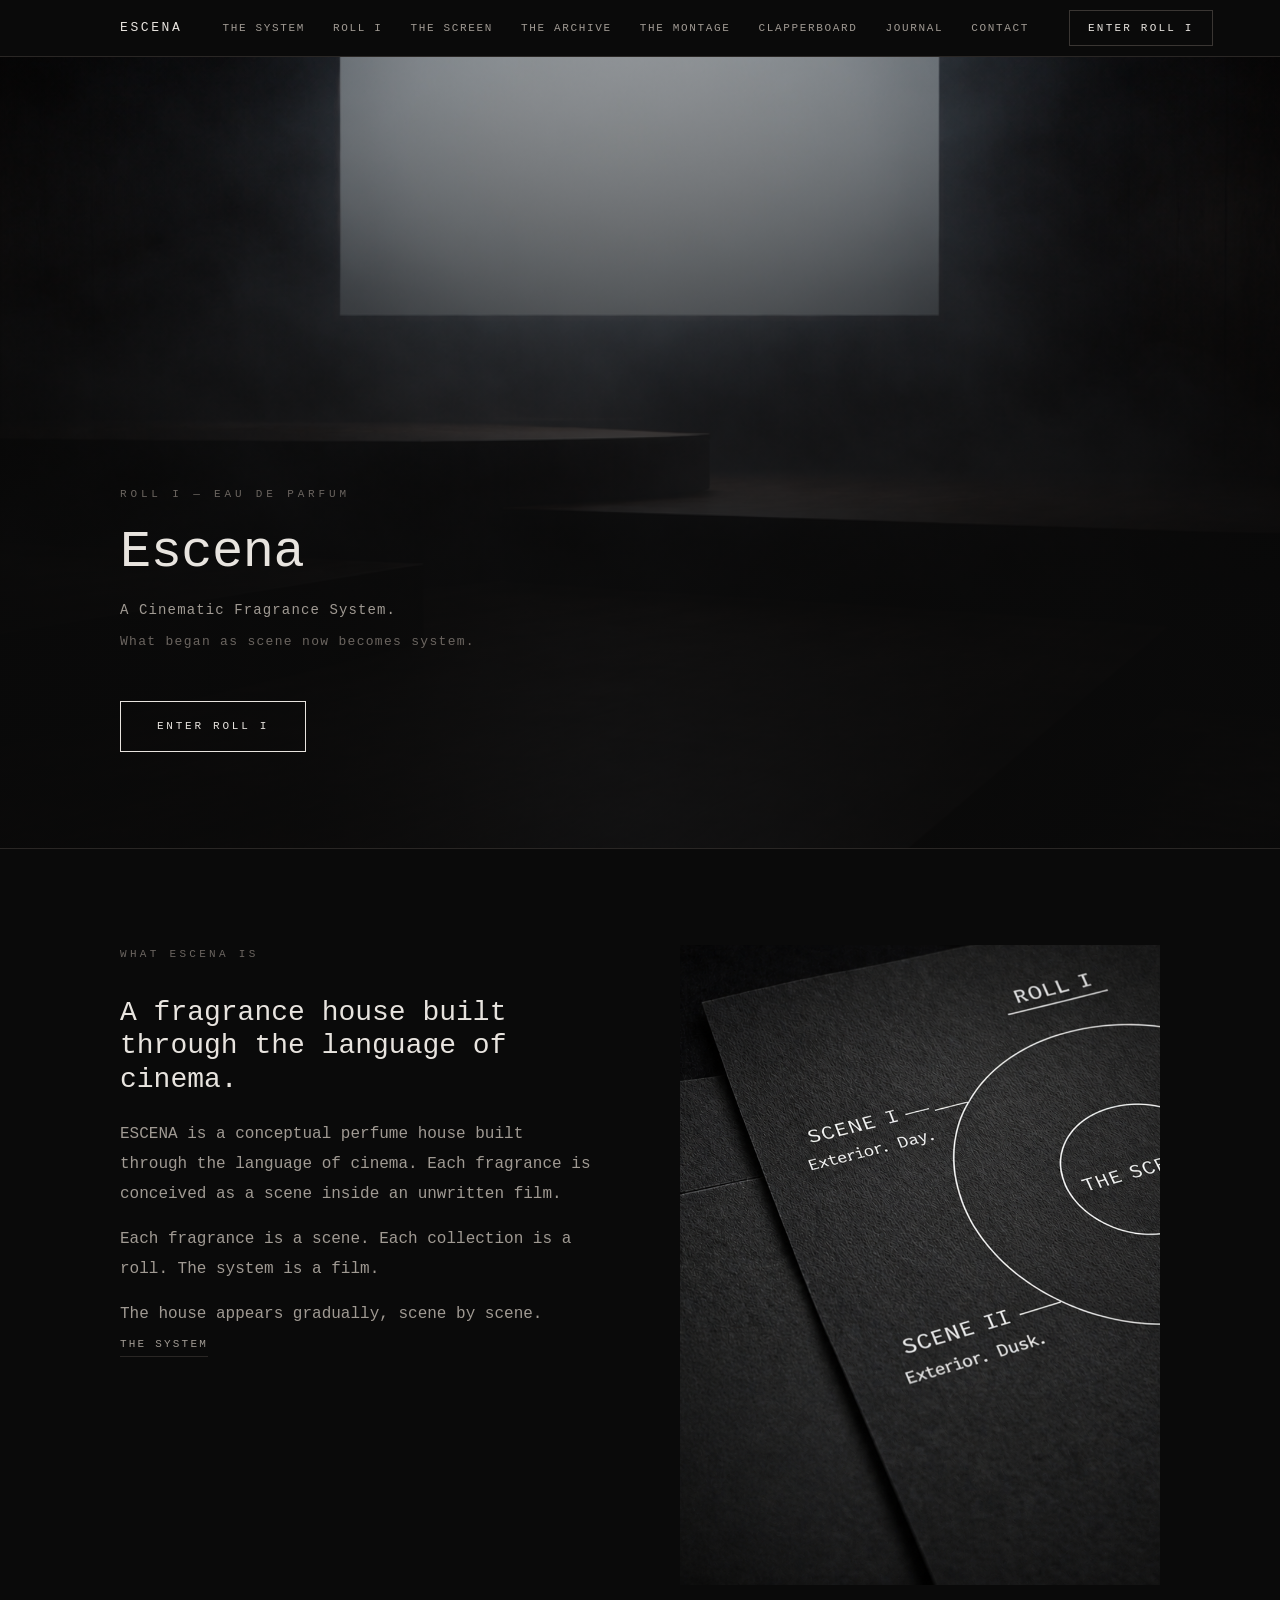
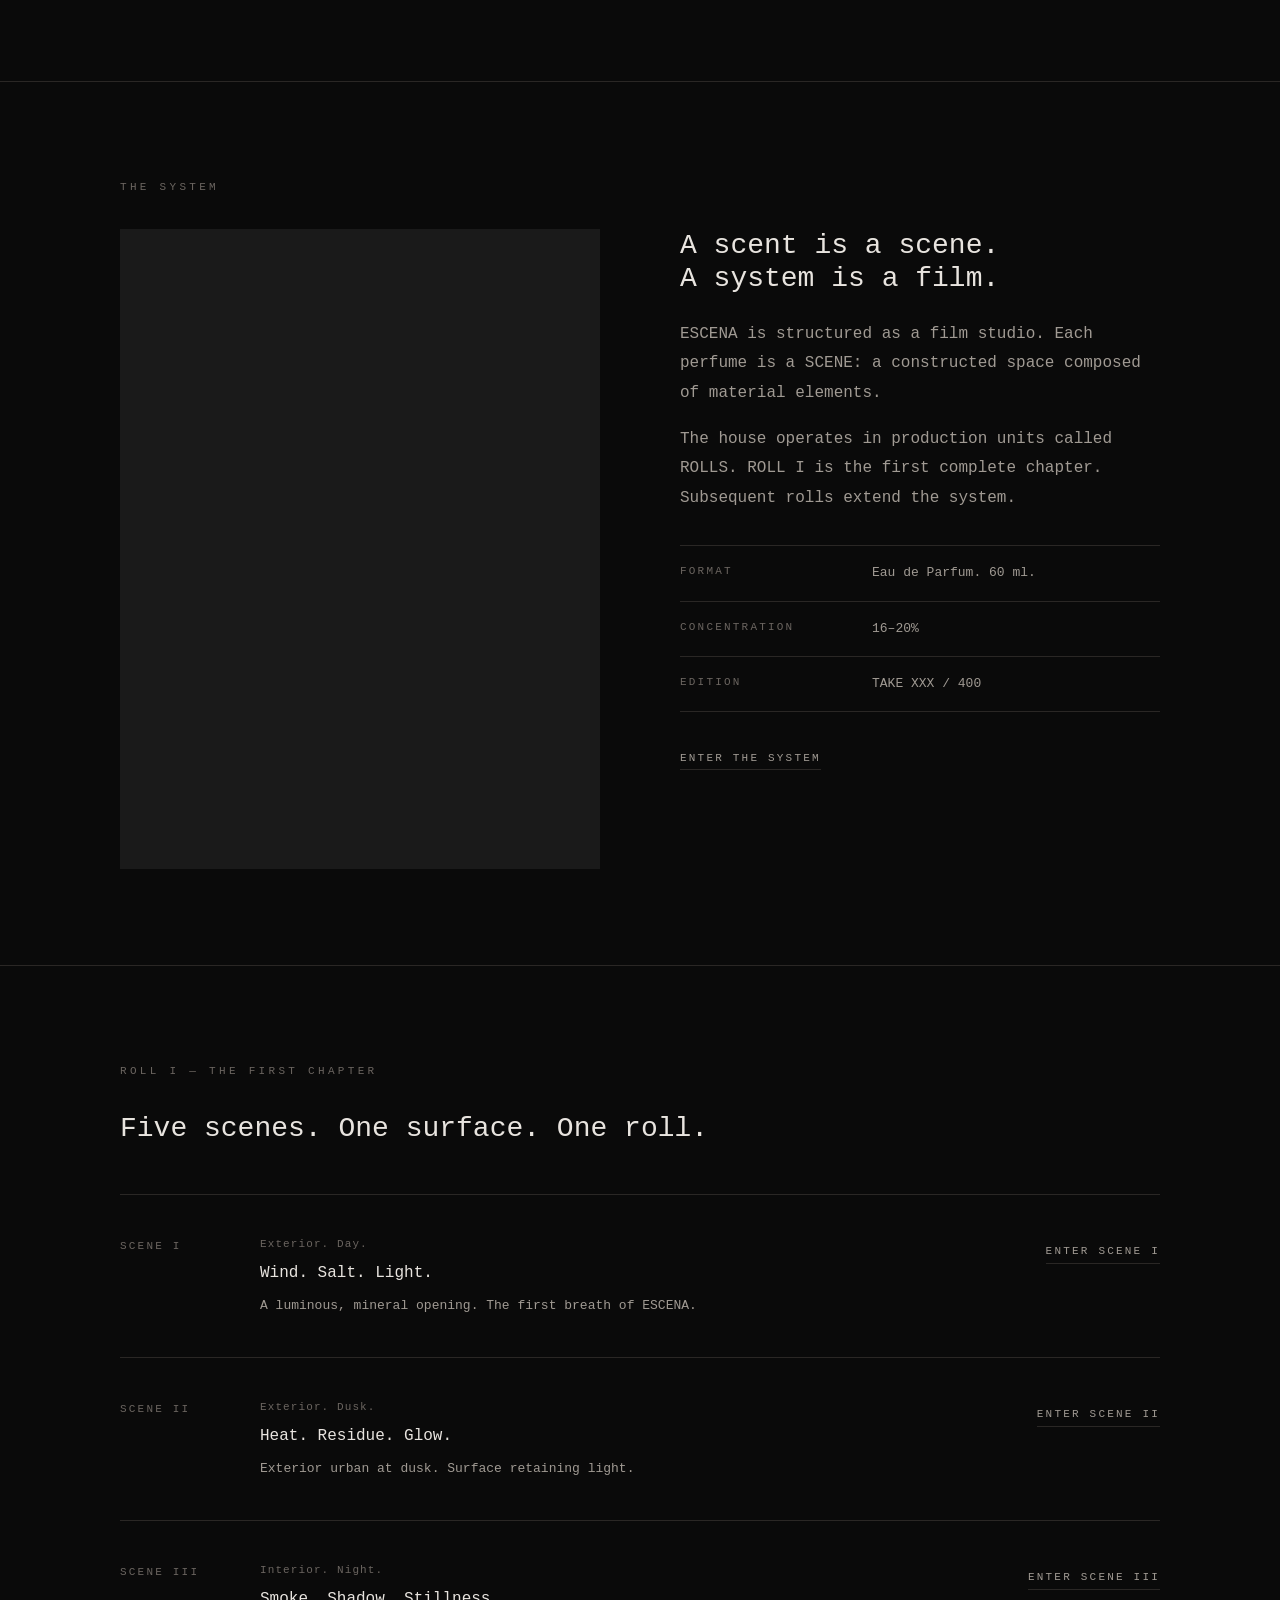
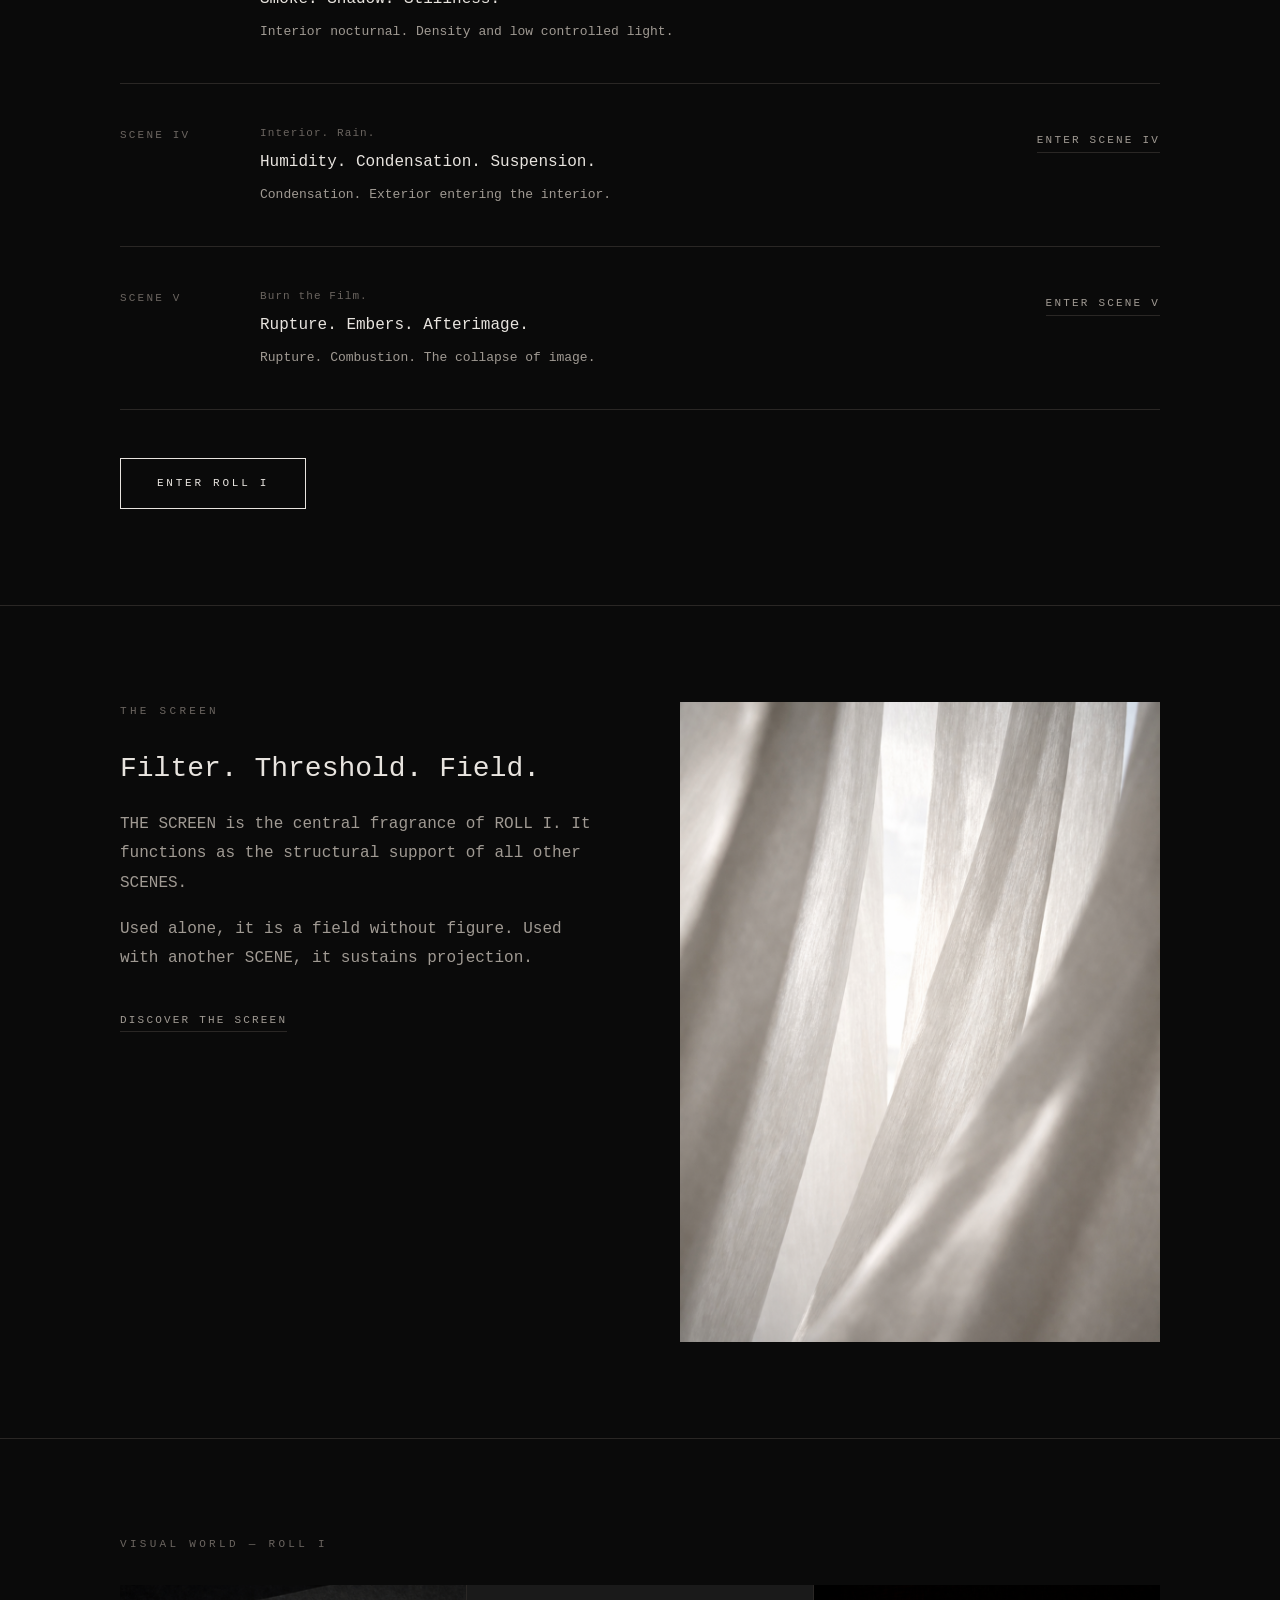
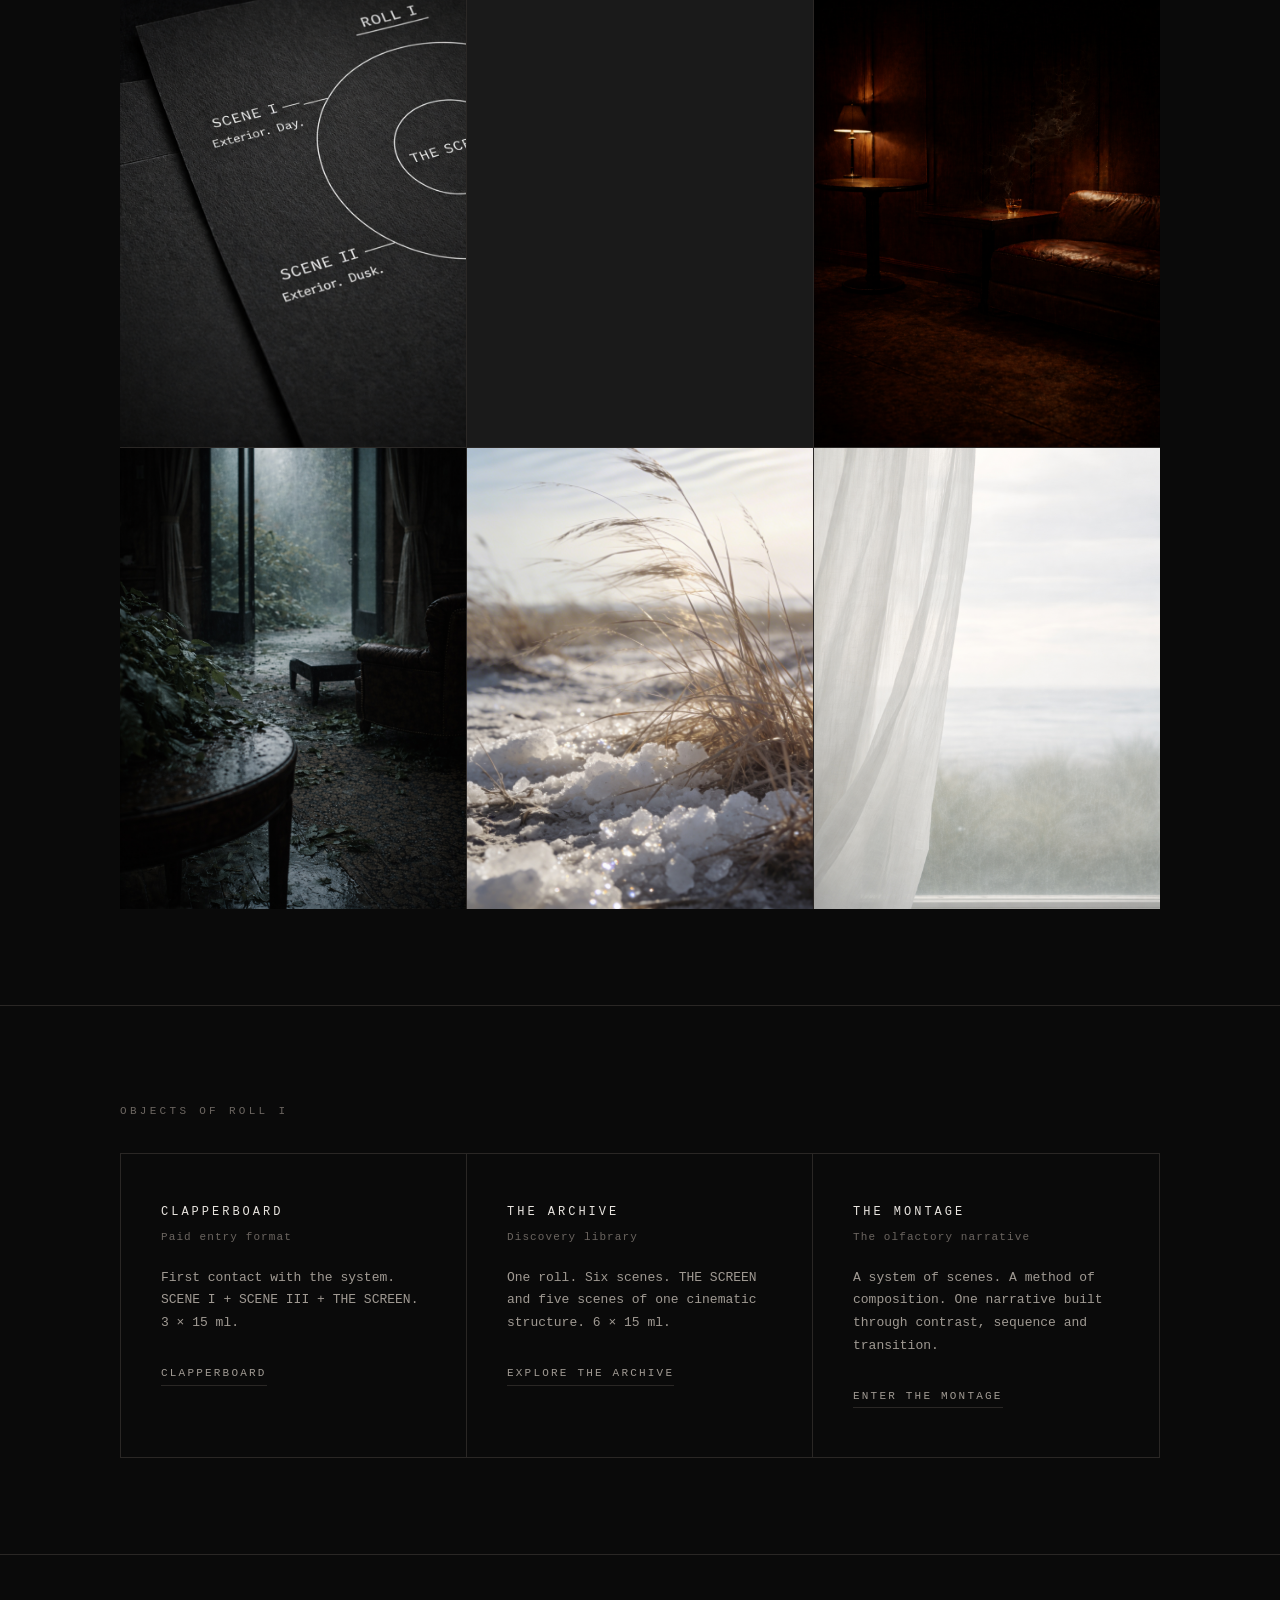
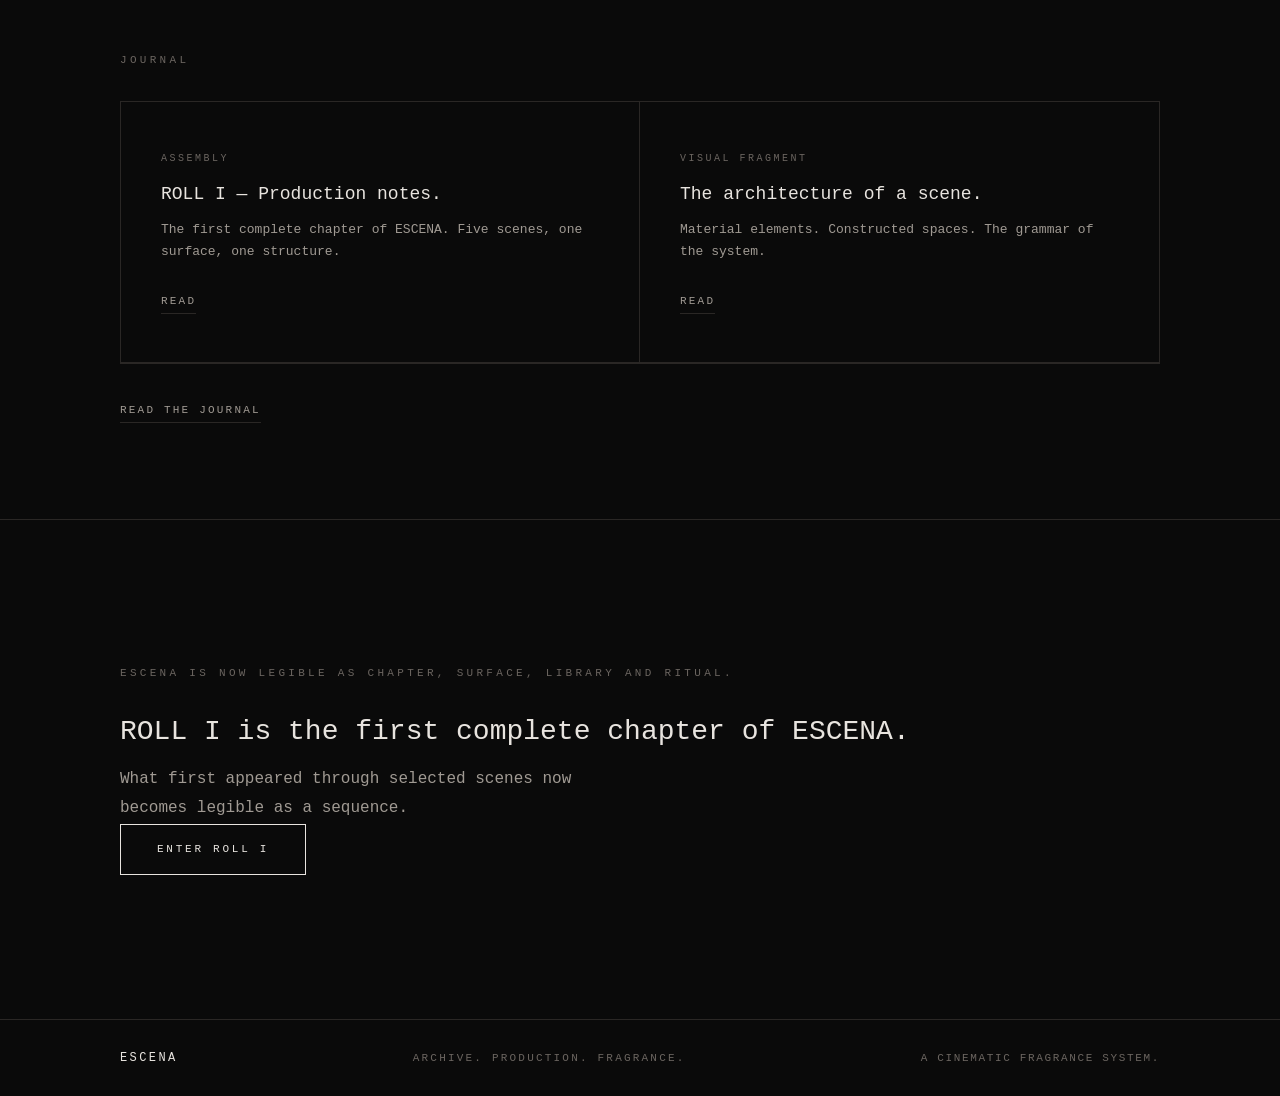
==== commit 42d277bc: "feat: add clapperboard.html + nav link across all pages - new page: clapperboard.html (8 sections, a" ====
--- a/index.html
+++ b/index.html
@@ -29,6 +29,7 @@
       <a href="/the-screen.html">The Screen</a>
       <a href="/the-archive.html">The Archive</a>
       <a href="/the-montage.html">The Montage</a>
+      <a href="/clapperboard.html">CLAPPERBOARD</a>
       <div class="nav-dropdown">
         <a href="/journal.html">Journal</a>
         <div class="nav-dropdown-menu">
@@ -58,6 +59,7 @@
   <a href="/the-screen.html">The Screen</a>
   <a href="/the-archive.html">The Archive</a>
   <a href="/the-montage.html">The Montage</a>
+  <a href="/clapperboard.html">CLAPPERBOARD</a>
   <a href="/journal.html">Journal</a>
   <a href="/contact.html">Contact</a>
   <a href="/roll-i.html" class="nav-mobile-cta">Enter ROLL I</a>
@@ -274,10 +276,10 @@
       <div class="object-grid mt-32">
         <div class="object-item">
           <p class="object-name">CLAPPERBOARD</p>
-          <p class="object-sub">Discovery format</p>
-          <p class="object-desc">3 × 15 ml. SCENE I, SCENE III, THE SCREEN. Three TICKETS included.</p>
-          <div class="mt-24">
-            <a href="/roll-i.html#objects" class="cta-ghost">Enter</a>
+          <p class="object-sub">Paid entry format</p>
+          <p class="object-desc">First contact with the system. SCENE I + SCENE III + THE SCREEN. 3 × 15 ml.</p>
+          <div class="mt-24">
+            <a href="/clapperboard.html" class="cta-ghost">CLAPPERBOARD</a>
           </div>
         </div>
         <div class="object-item">
--- a/css/style.css
+++ b/css/style.css
@@ -475,6 +475,21 @@
   line-height: 1.75;
 }
 
+/* ── IMAGE WRAP ── */
+.img-wrap {
+  overflow: hidden;
+}
+.img-wrap.portrait {
+  aspect-ratio: 3 / 4;
+}
+.img-wrap img,
+.img-wrap video {
+  width: 100%;
+  height: 100%;
+  object-fit: cover;
+  display: block;
+}
+
 /* ── VISUAL GRID ── */
 .visual-grid {
   display: grid;
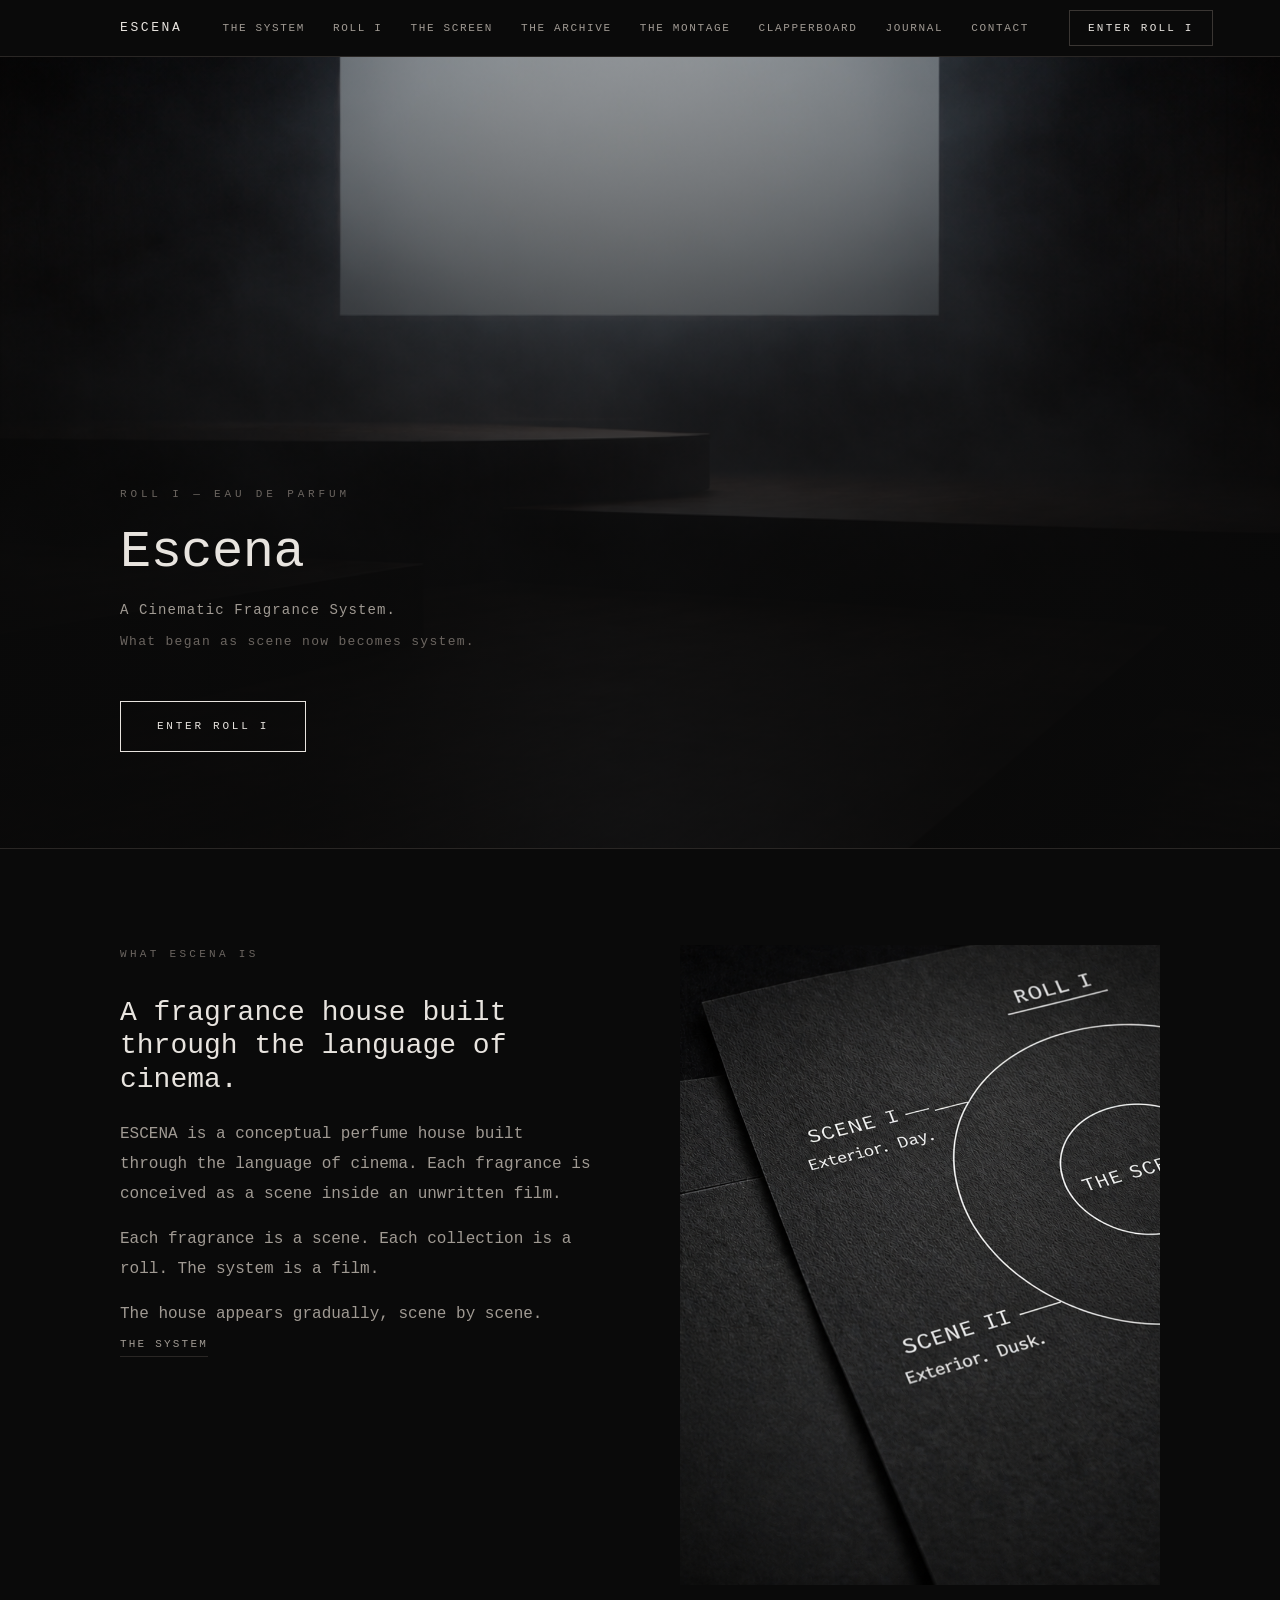
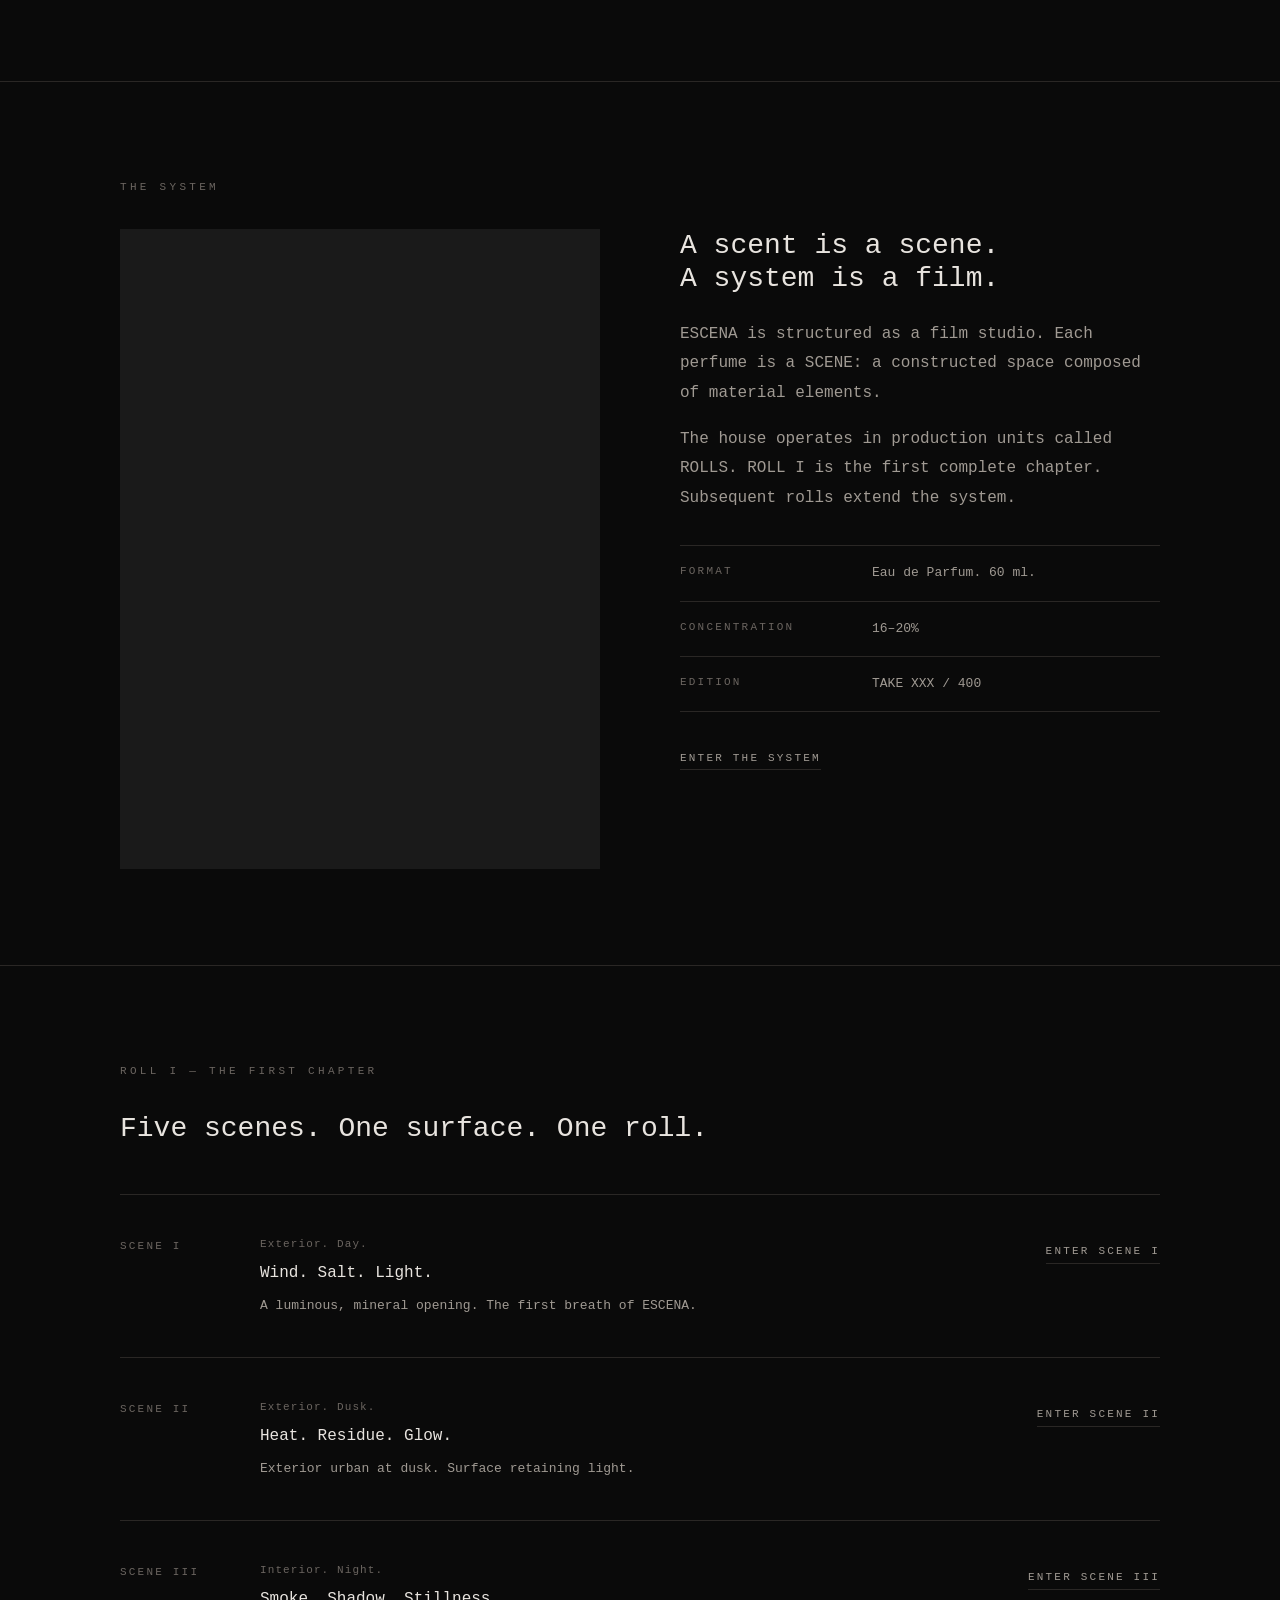
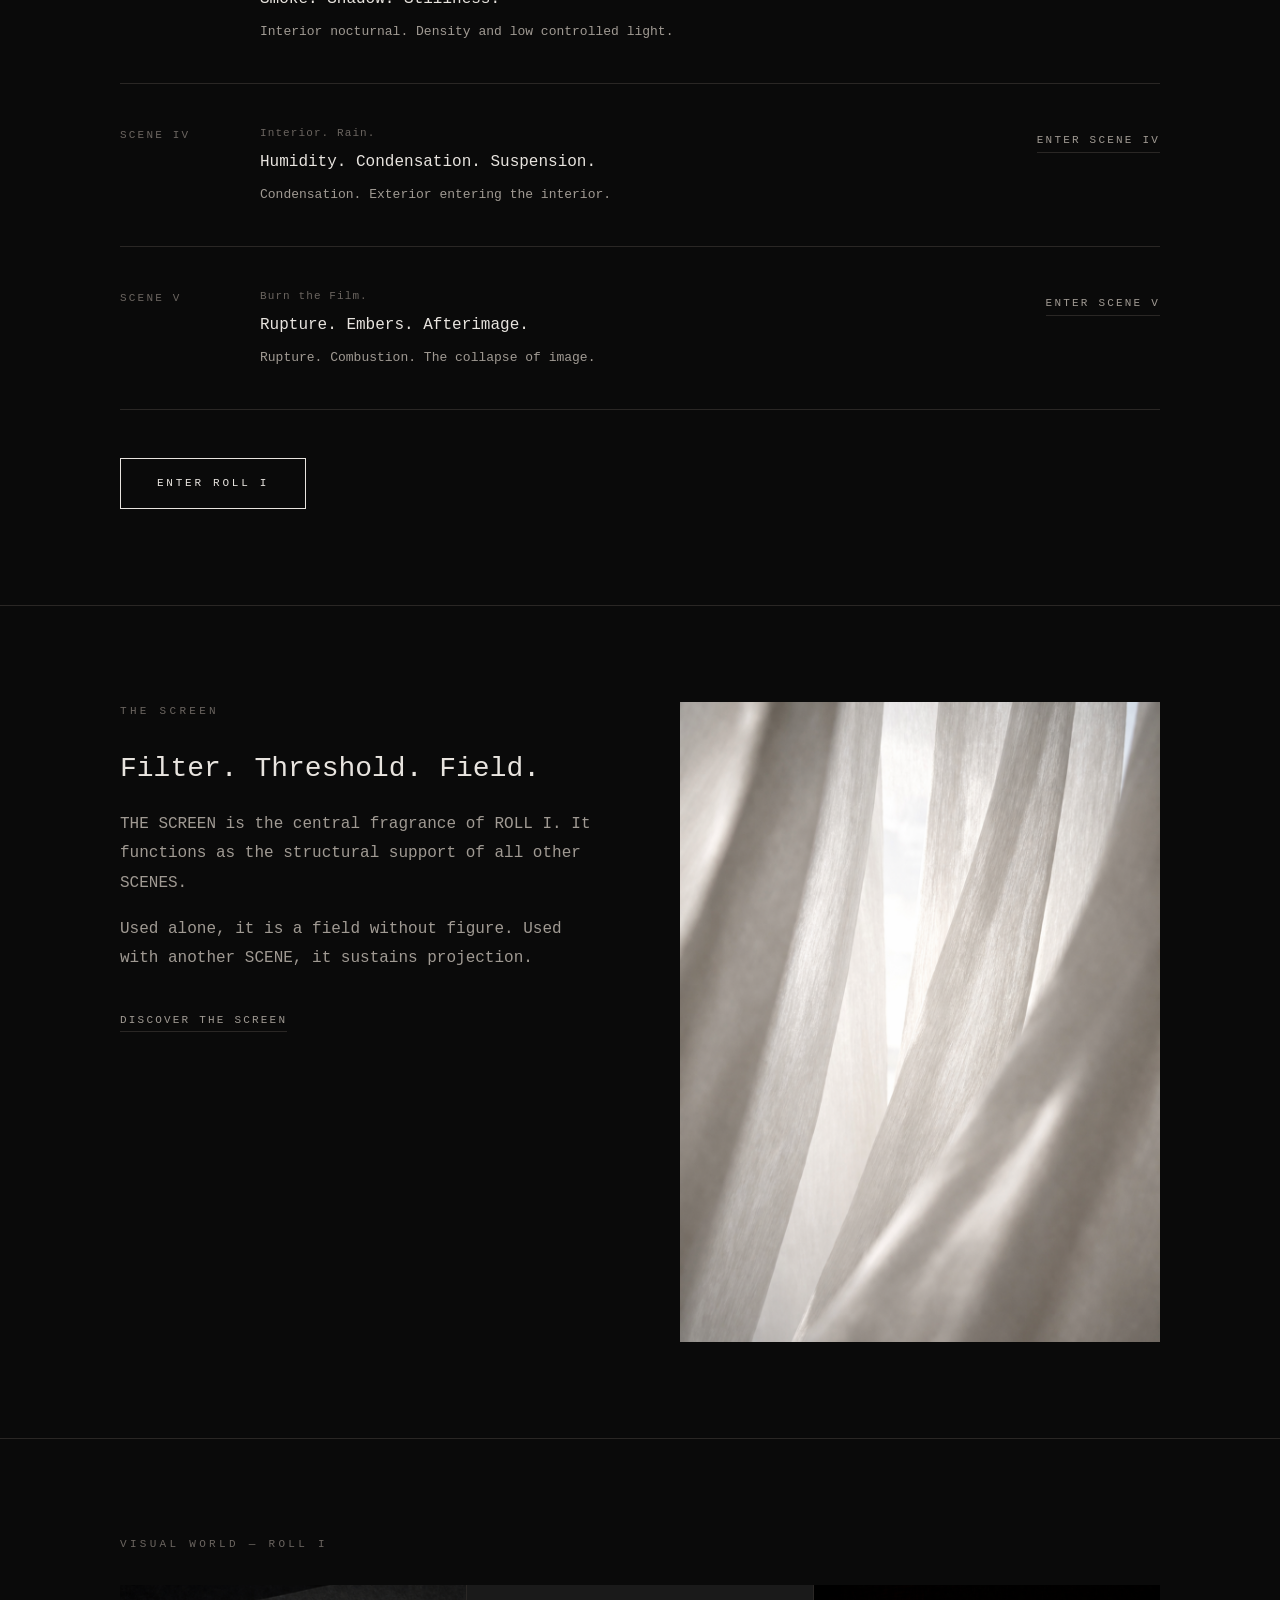
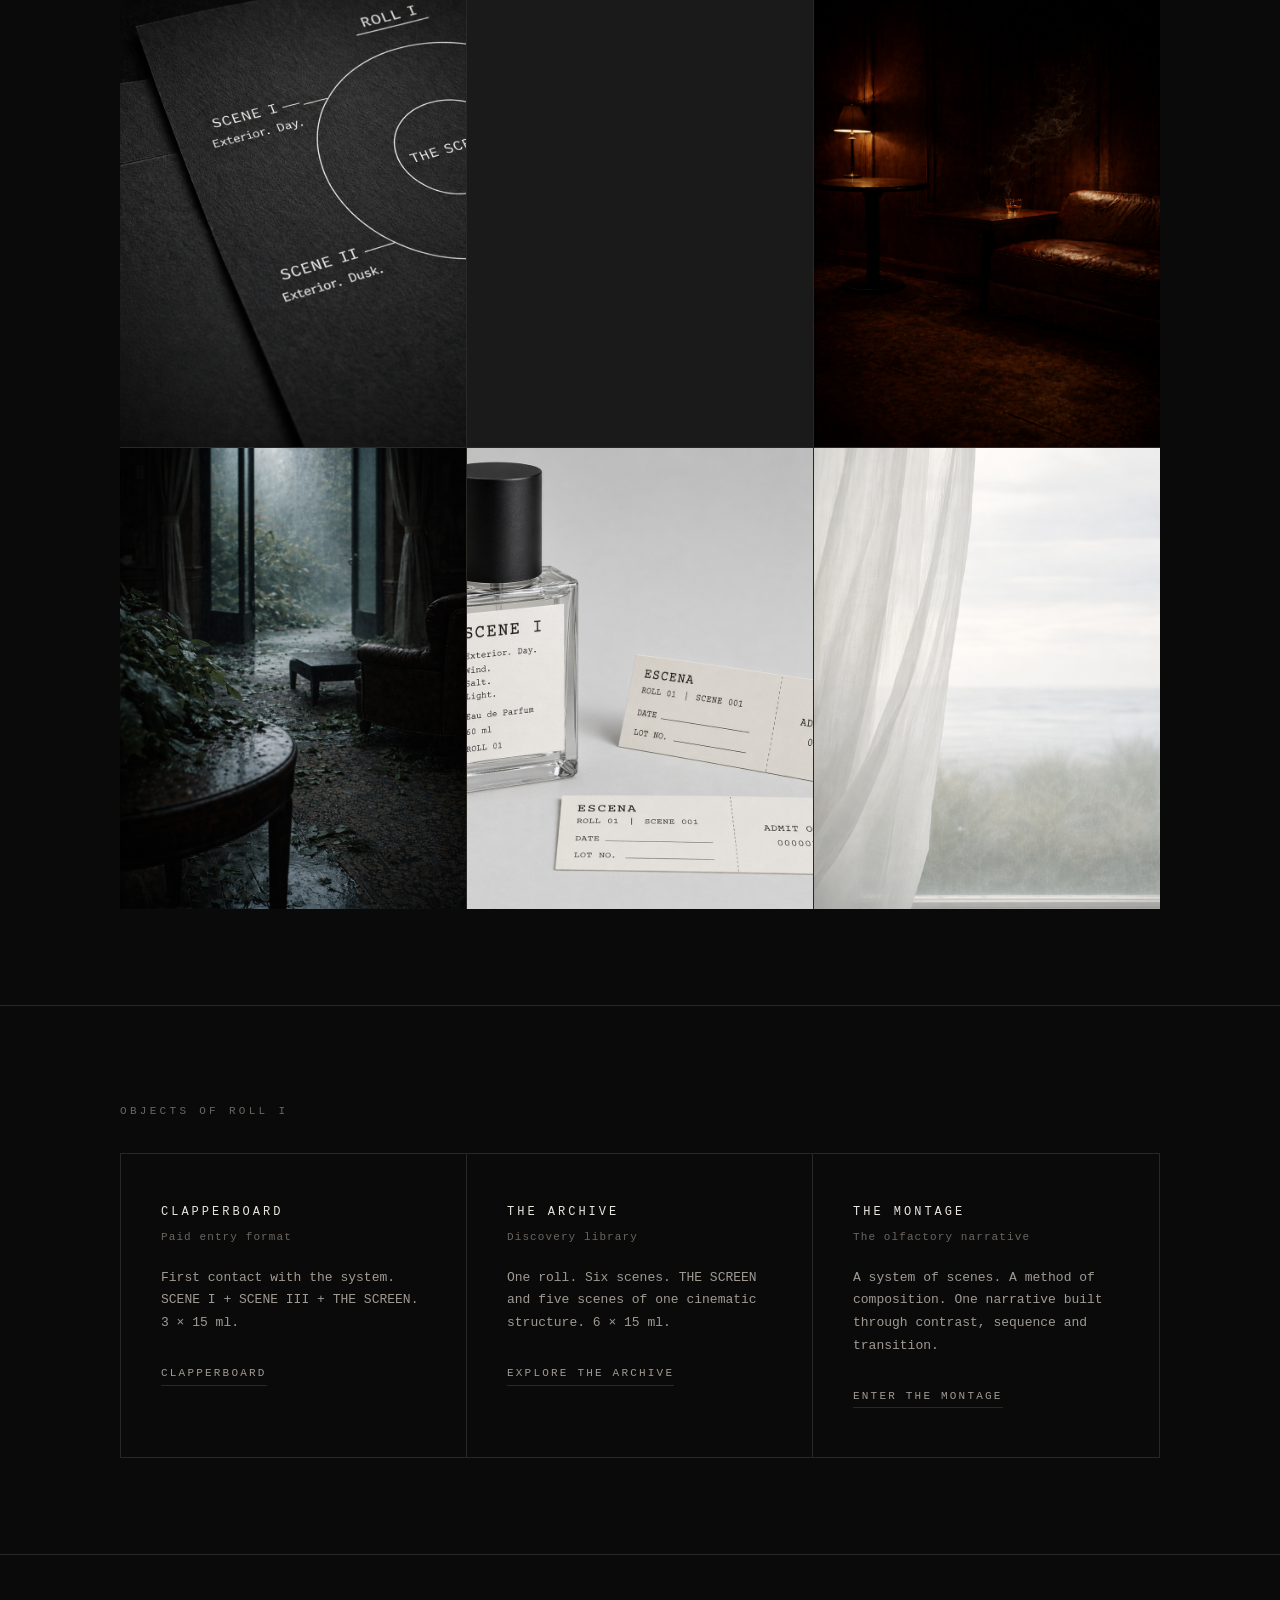
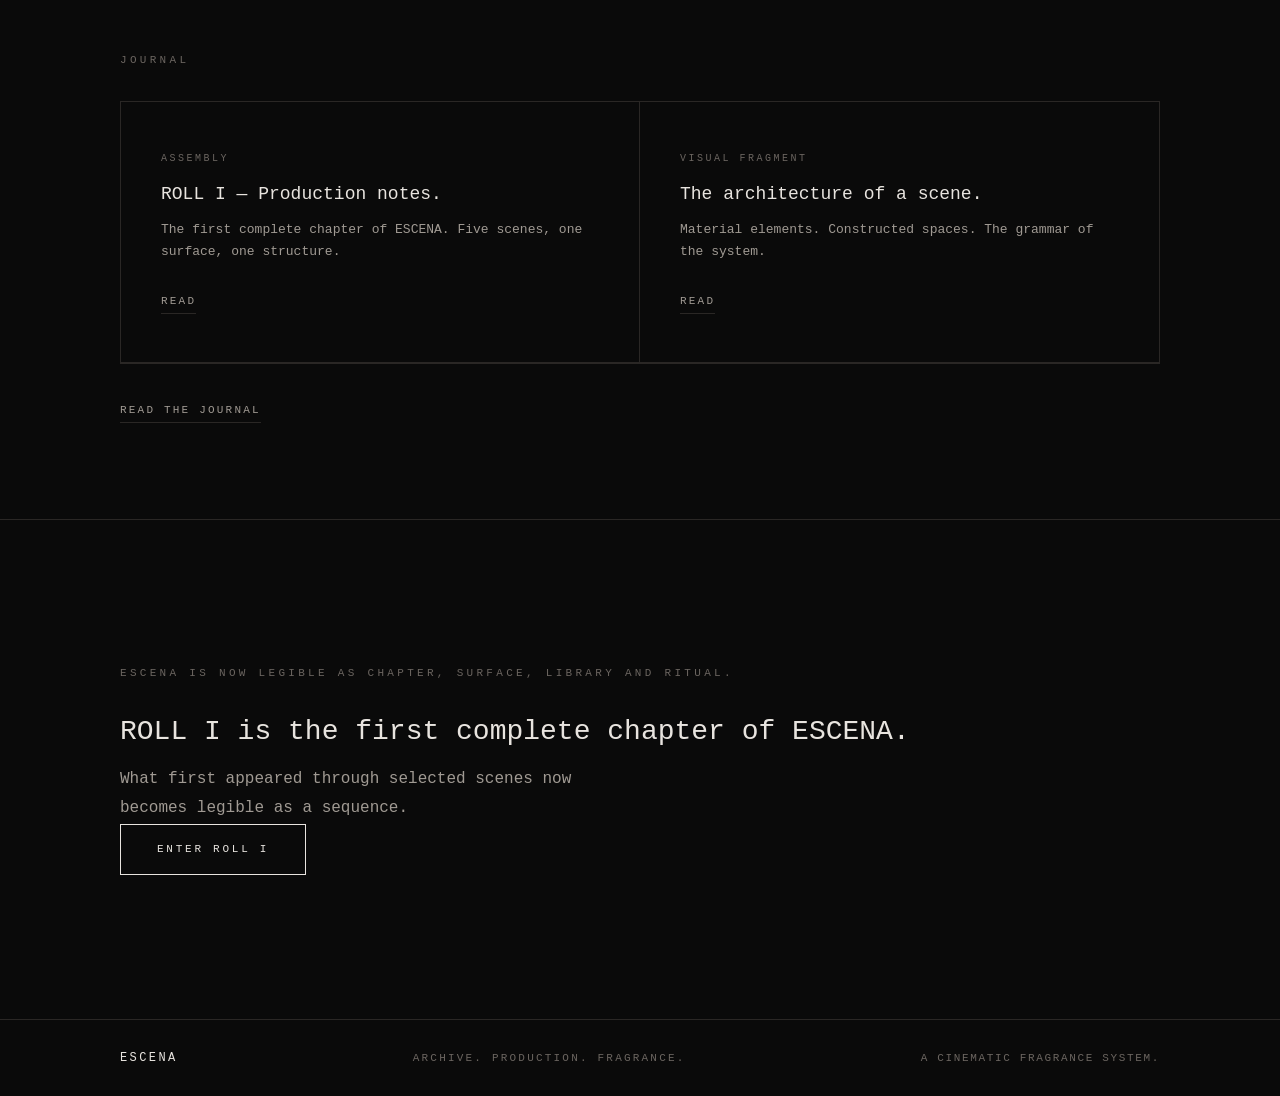
==== commit 9bf46303: "update: scene1_still jpeg→png, updated CLAPERBOARD detail + scene3_still 02 Co-Authored-By: Claude S" ====
--- a/index.html
+++ b/index.html
@@ -260,7 +260,7 @@
           <img src="/IMAGEN/SCENE%20IV/scene4_hero.png" alt="SCENE IV — Interior. Rain.">
         </div>
         <div class="visual-grid-item">
-          <img src="/IMAGEN/SCENE%20I/scene1_still.jpeg" alt="SCENE I — Still">
+          <img src="/IMAGEN/SCENE%20I/scene1_still.png" alt="SCENE I — Still">
         </div>
         <div class="visual-grid-item">
           <img src="/IMAGEN/THE%20SCREEN/screen_still.png" alt="THE SCREEN — Still">
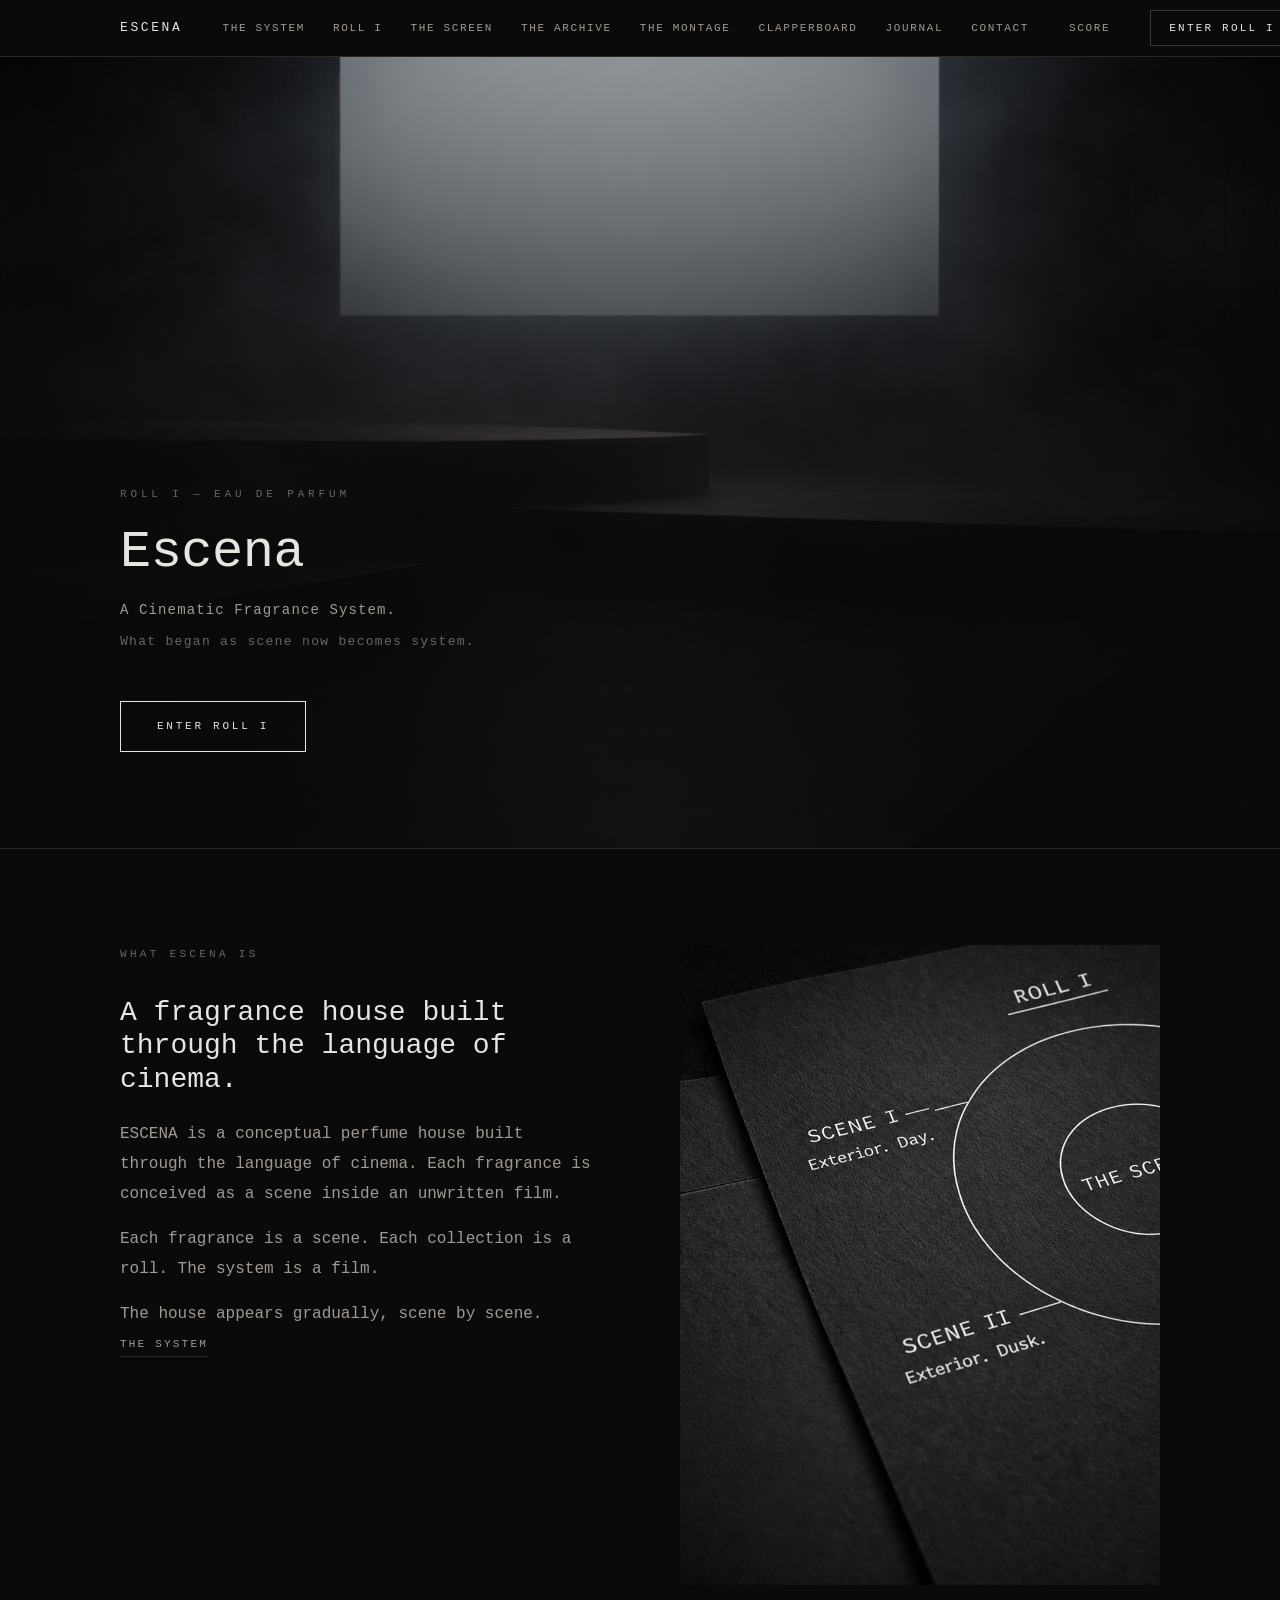
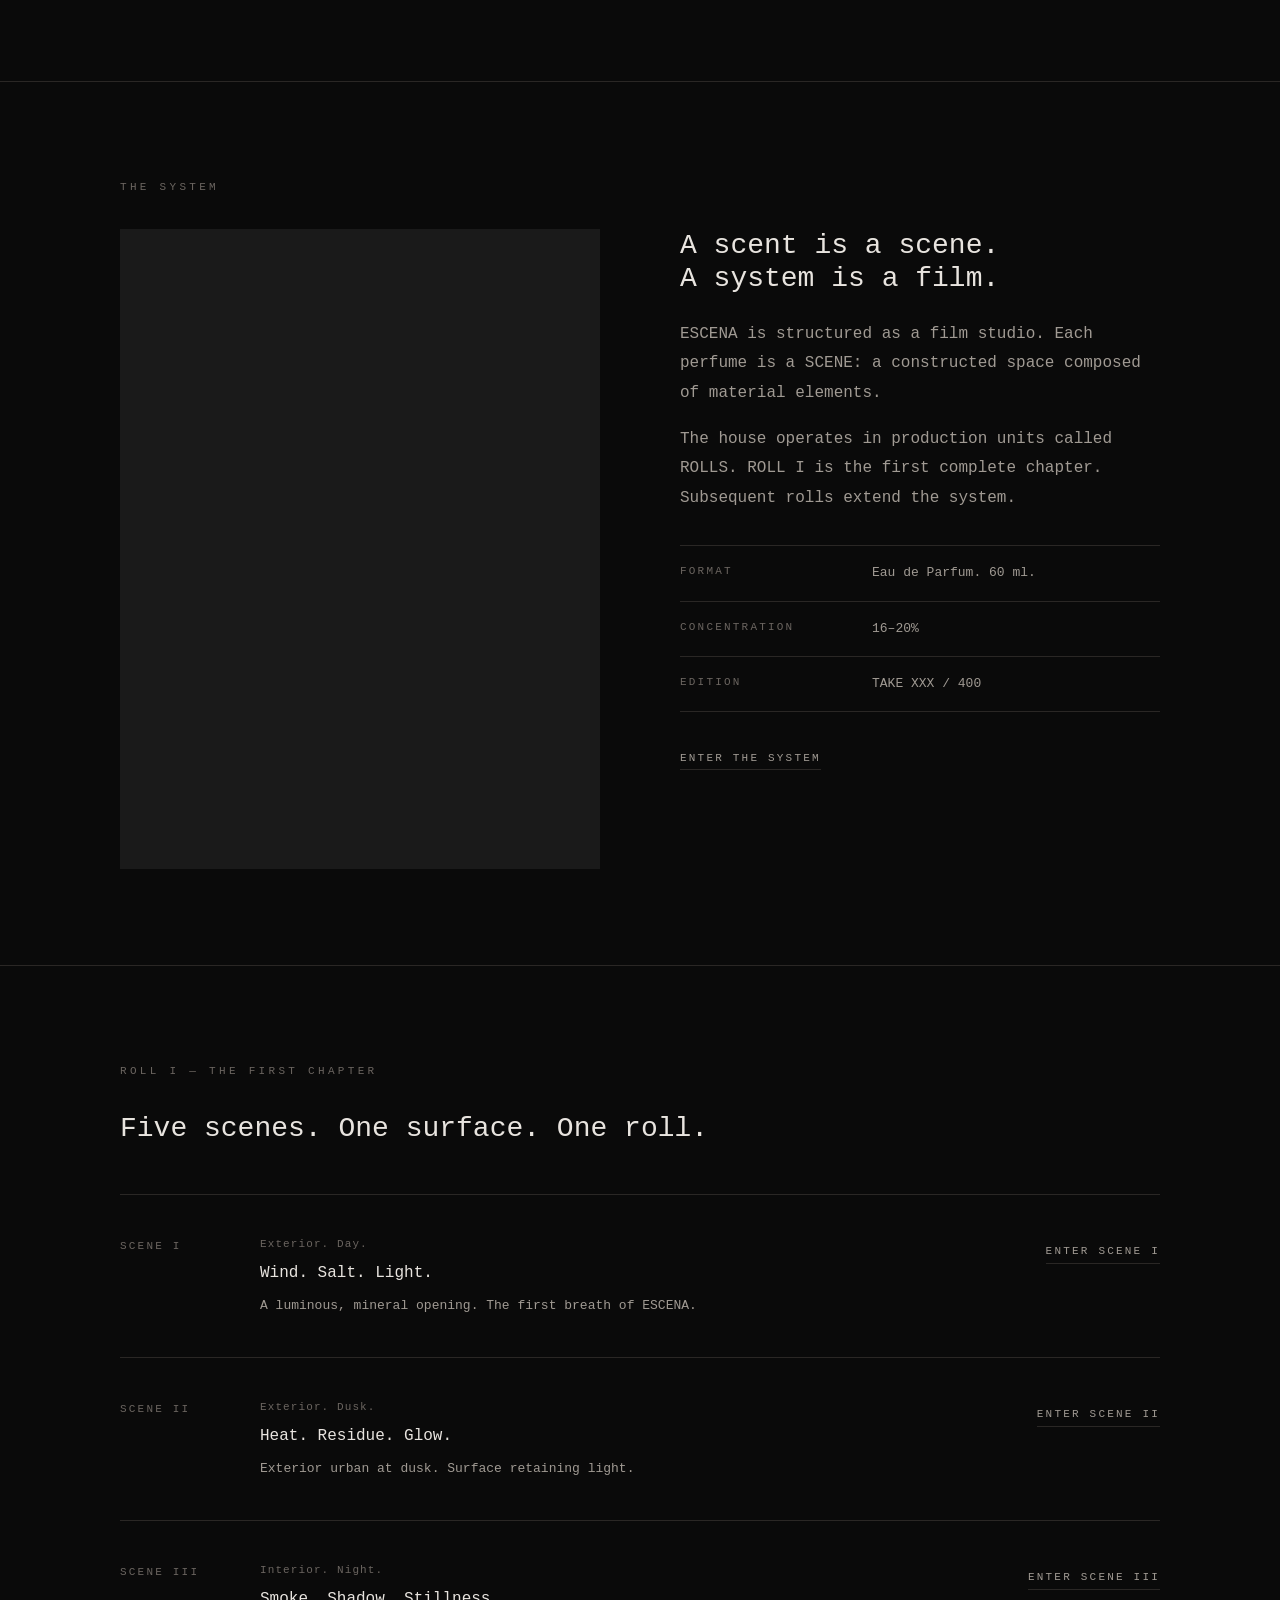
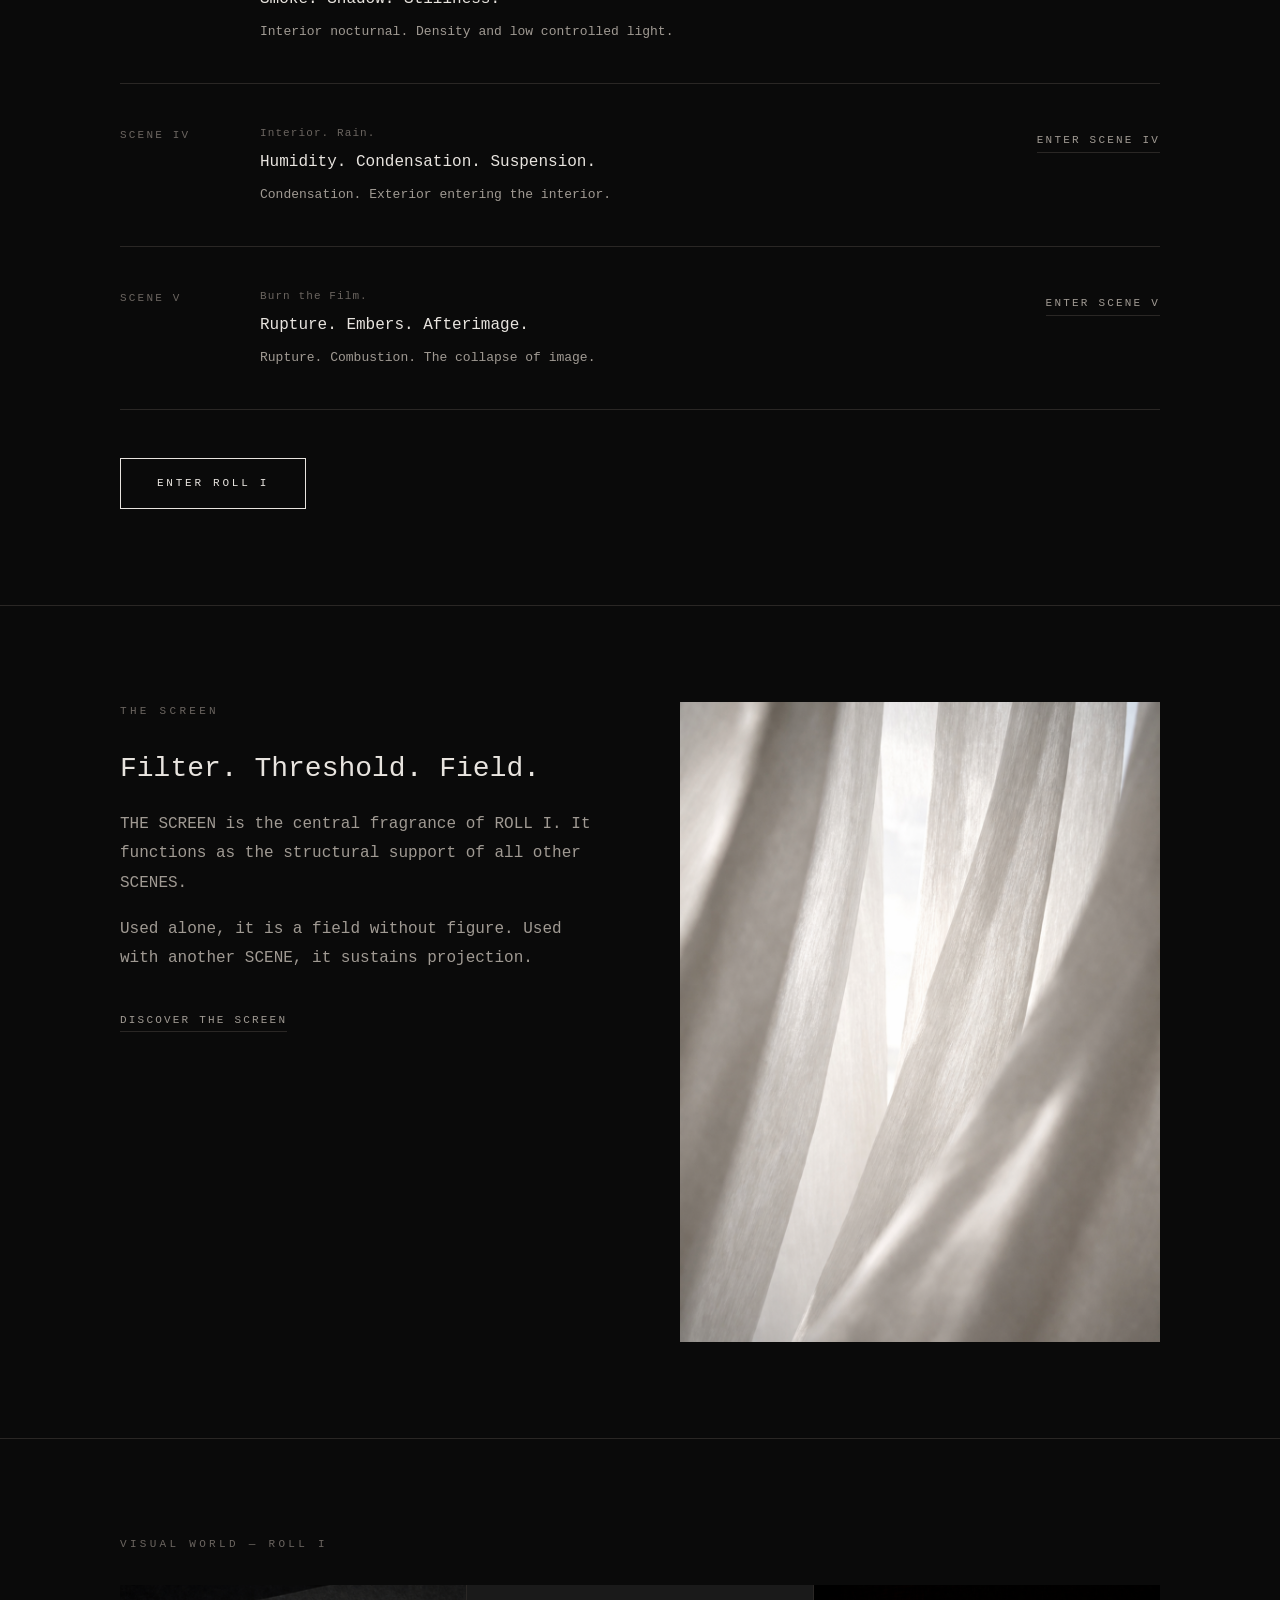
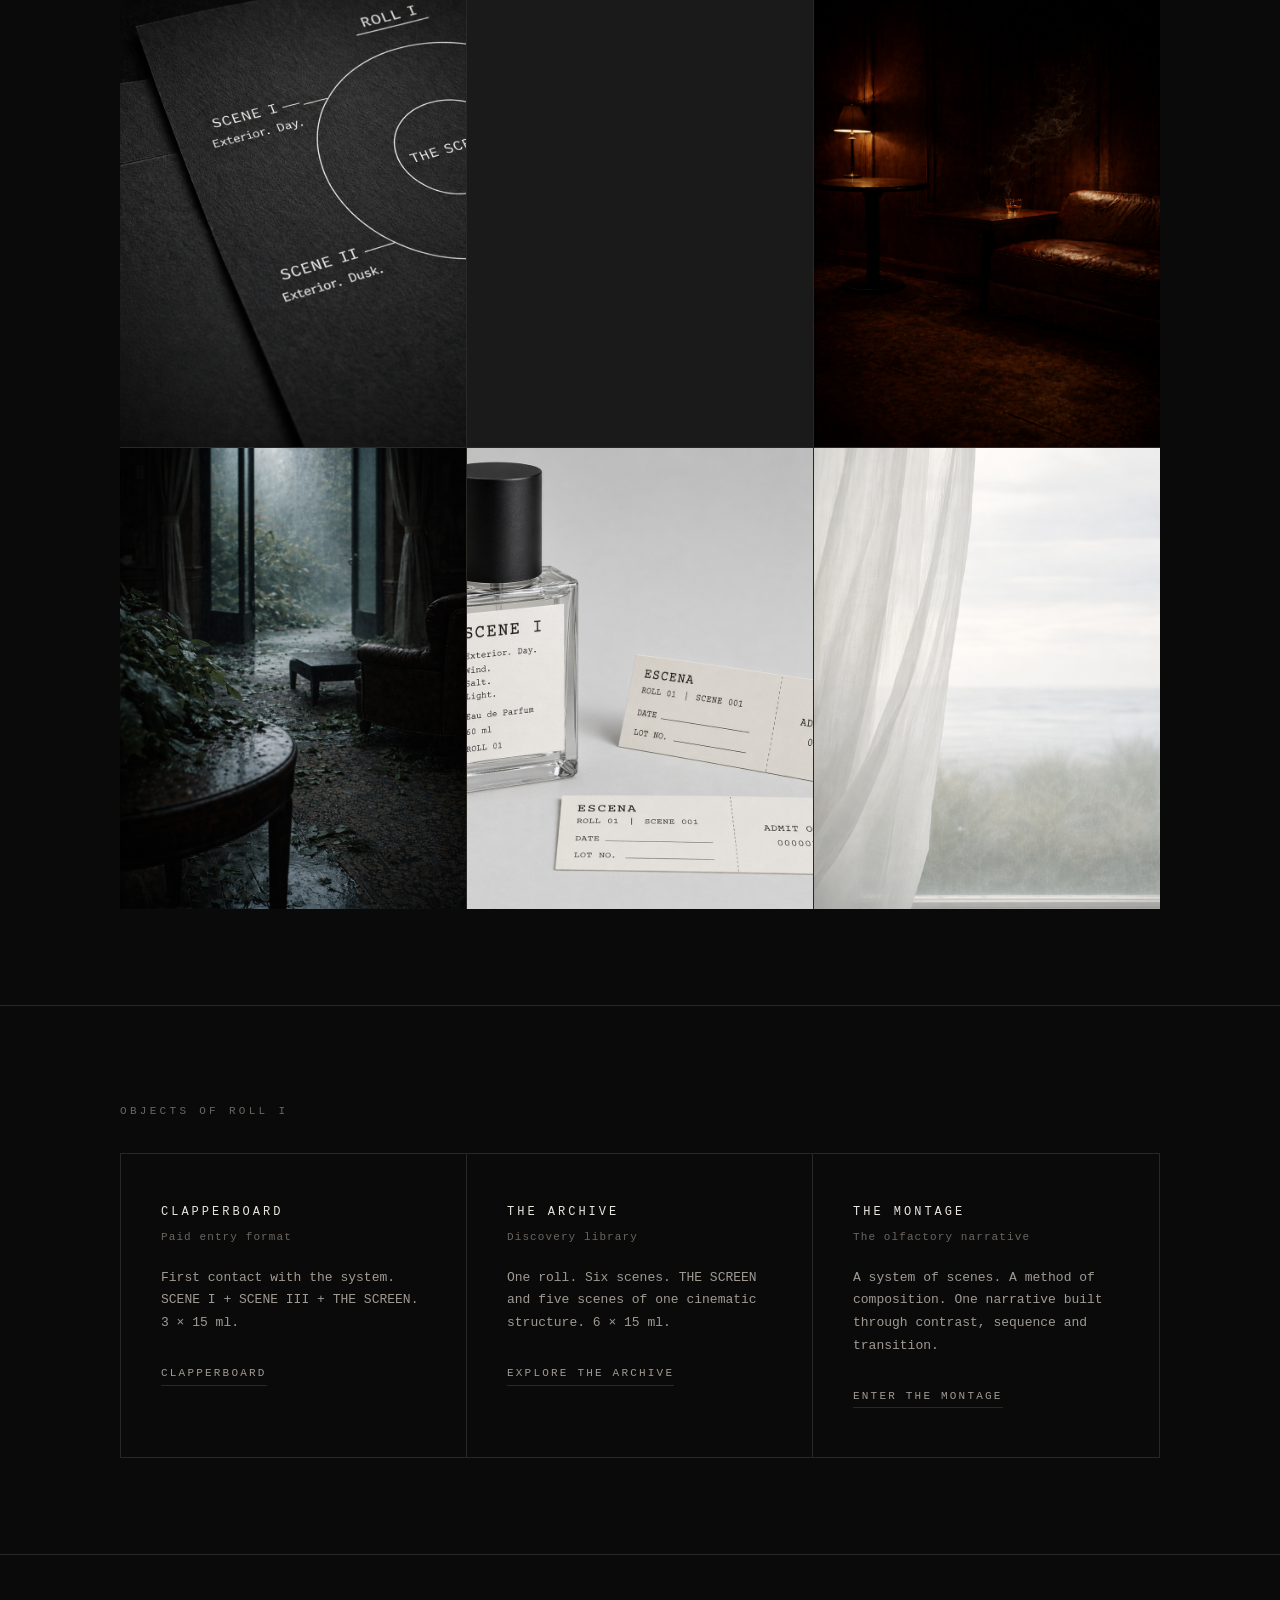
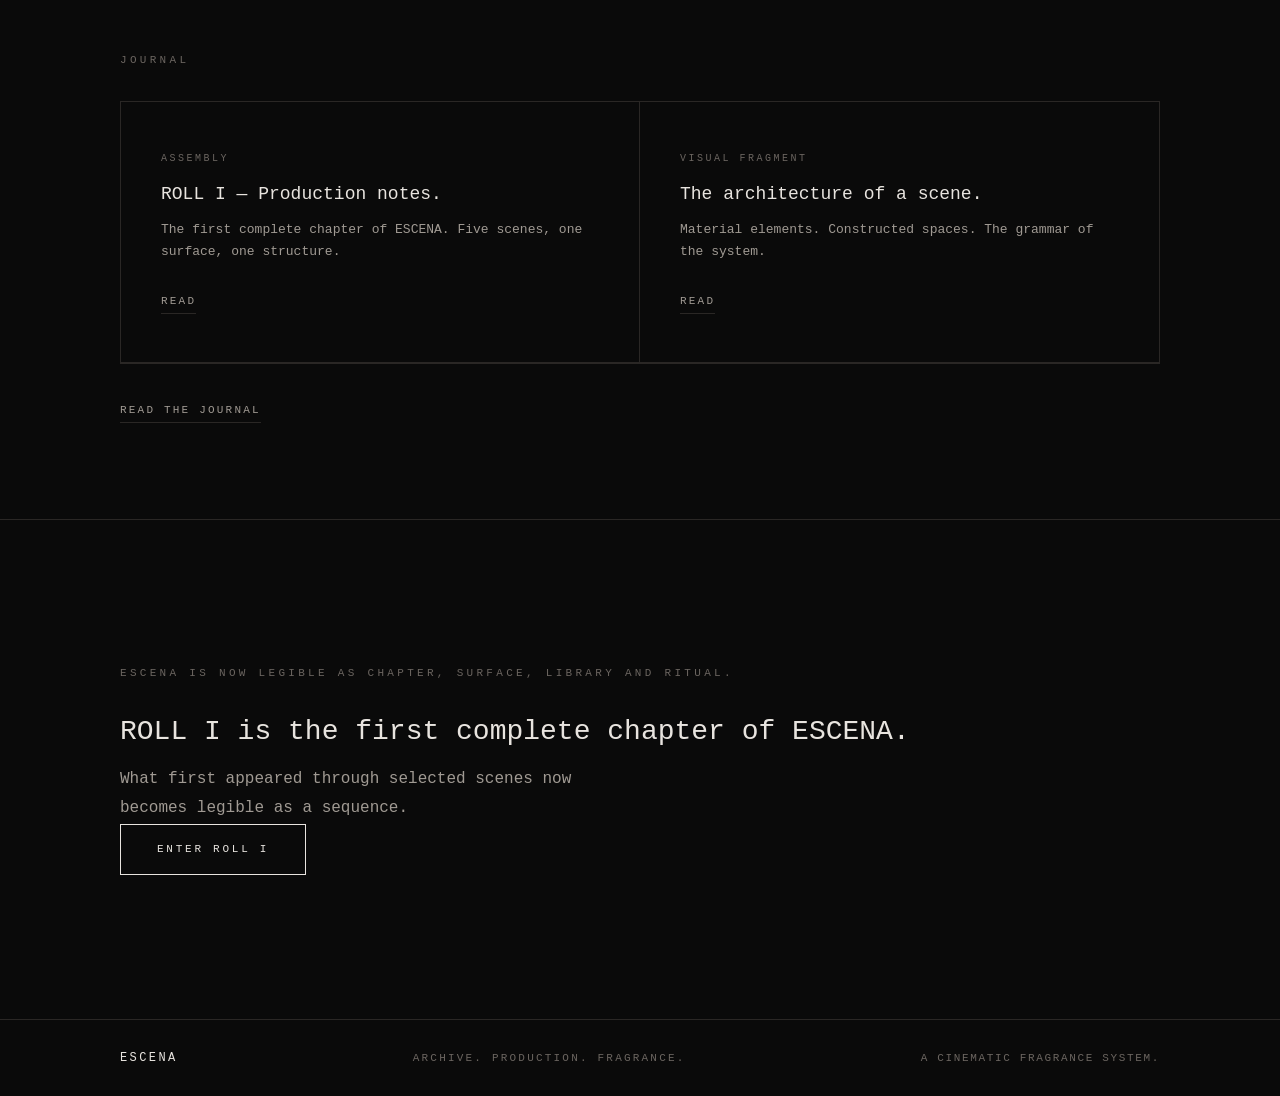
==== commit 4e687e9f: "feat: add SCORE link to nav header across all pages" ====
--- a/index.html
+++ b/index.html
@@ -41,6 +41,7 @@
       </div>
       <a href="/contact.html">Contact</a>
     </div>
+    <a href="https://escenascore.vercel.app/" class="nav-score" target="_blank" rel="noopener">SCORE</a>
     <a href="/roll-i.html" class="nav-cta">Enter ROLL I</a>
     <button class="nav-hamburger" aria-label="Menu">
       <span></span><span></span><span></span>
@@ -62,6 +63,7 @@
   <a href="/clapperboard.html">CLAPPERBOARD</a>
   <a href="/journal.html">Journal</a>
   <a href="/contact.html">Contact</a>
+  <a href="https://escenascore.vercel.app/" class="nav-score-mobile" target="_blank" rel="noopener">SCORE</a>
   <a href="/roll-i.html" class="nav-mobile-cta">Enter ROLL I</a>
 </div>
 
--- a/css/style.css
+++ b/css/style.css
@@ -114,6 +114,17 @@
 }
 .nav-cta:hover { border-color: var(--text-secondary); }
 
+.nav-score {
+  font-size: 11px;
+  letter-spacing: .15em;
+  text-transform: uppercase;
+  color: var(--text-secondary);
+  transition: color .15s;
+  white-space: nowrap;
+  flex-shrink: 0;
+}
+.nav-score:hover { color: var(--text-primary); }
+
 .nav-hamburger {
   display: none;
   flex-direction: column;
@@ -163,6 +174,15 @@
   color: var(--text-primary);
   border: 1px solid var(--border-light);
   padding: 14px;
+}
+.nav-score-mobile {
+  font-size: 11px;
+  letter-spacing: .15em;
+  text-transform: uppercase;
+  color: var(--text-secondary);
+  padding: 12px 0;
+  border-top: 1px solid var(--border);
+  margin-top: 8px;
 }
 
 /* ── LAYOUT ── */
